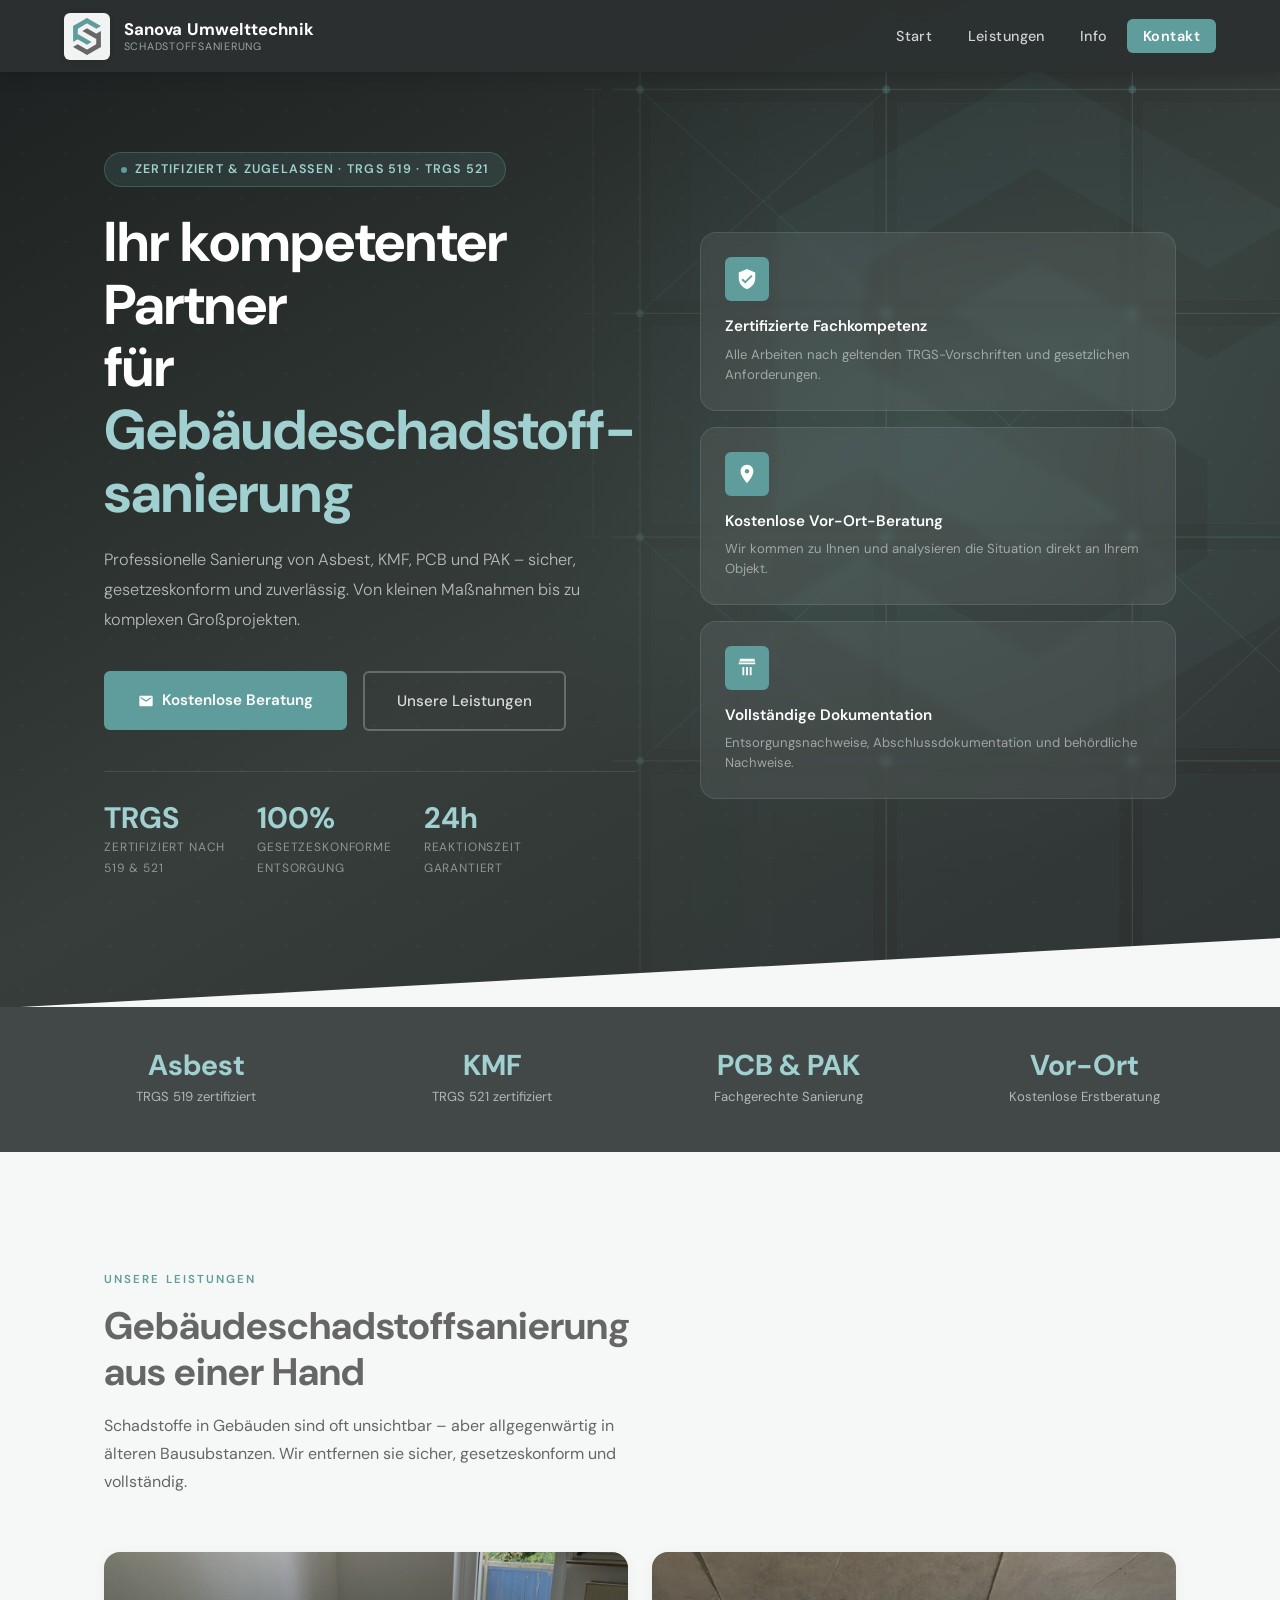
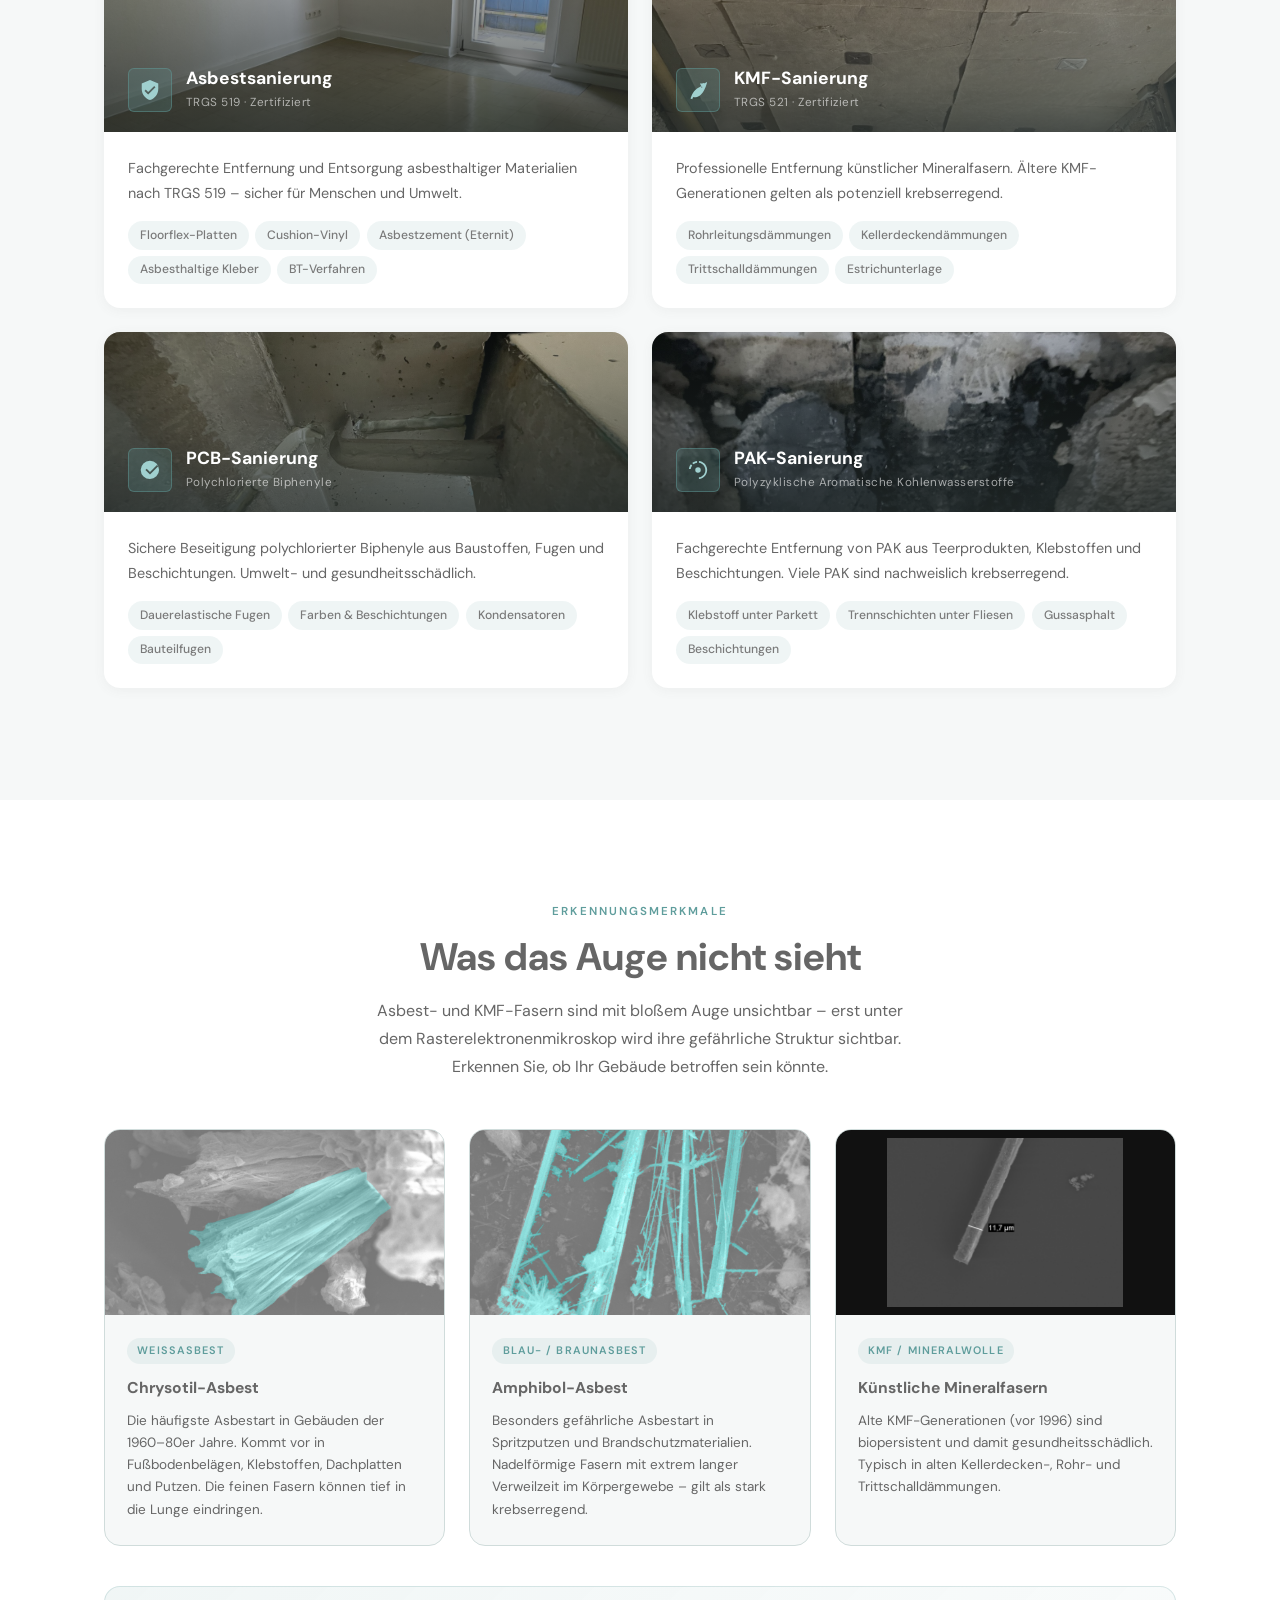
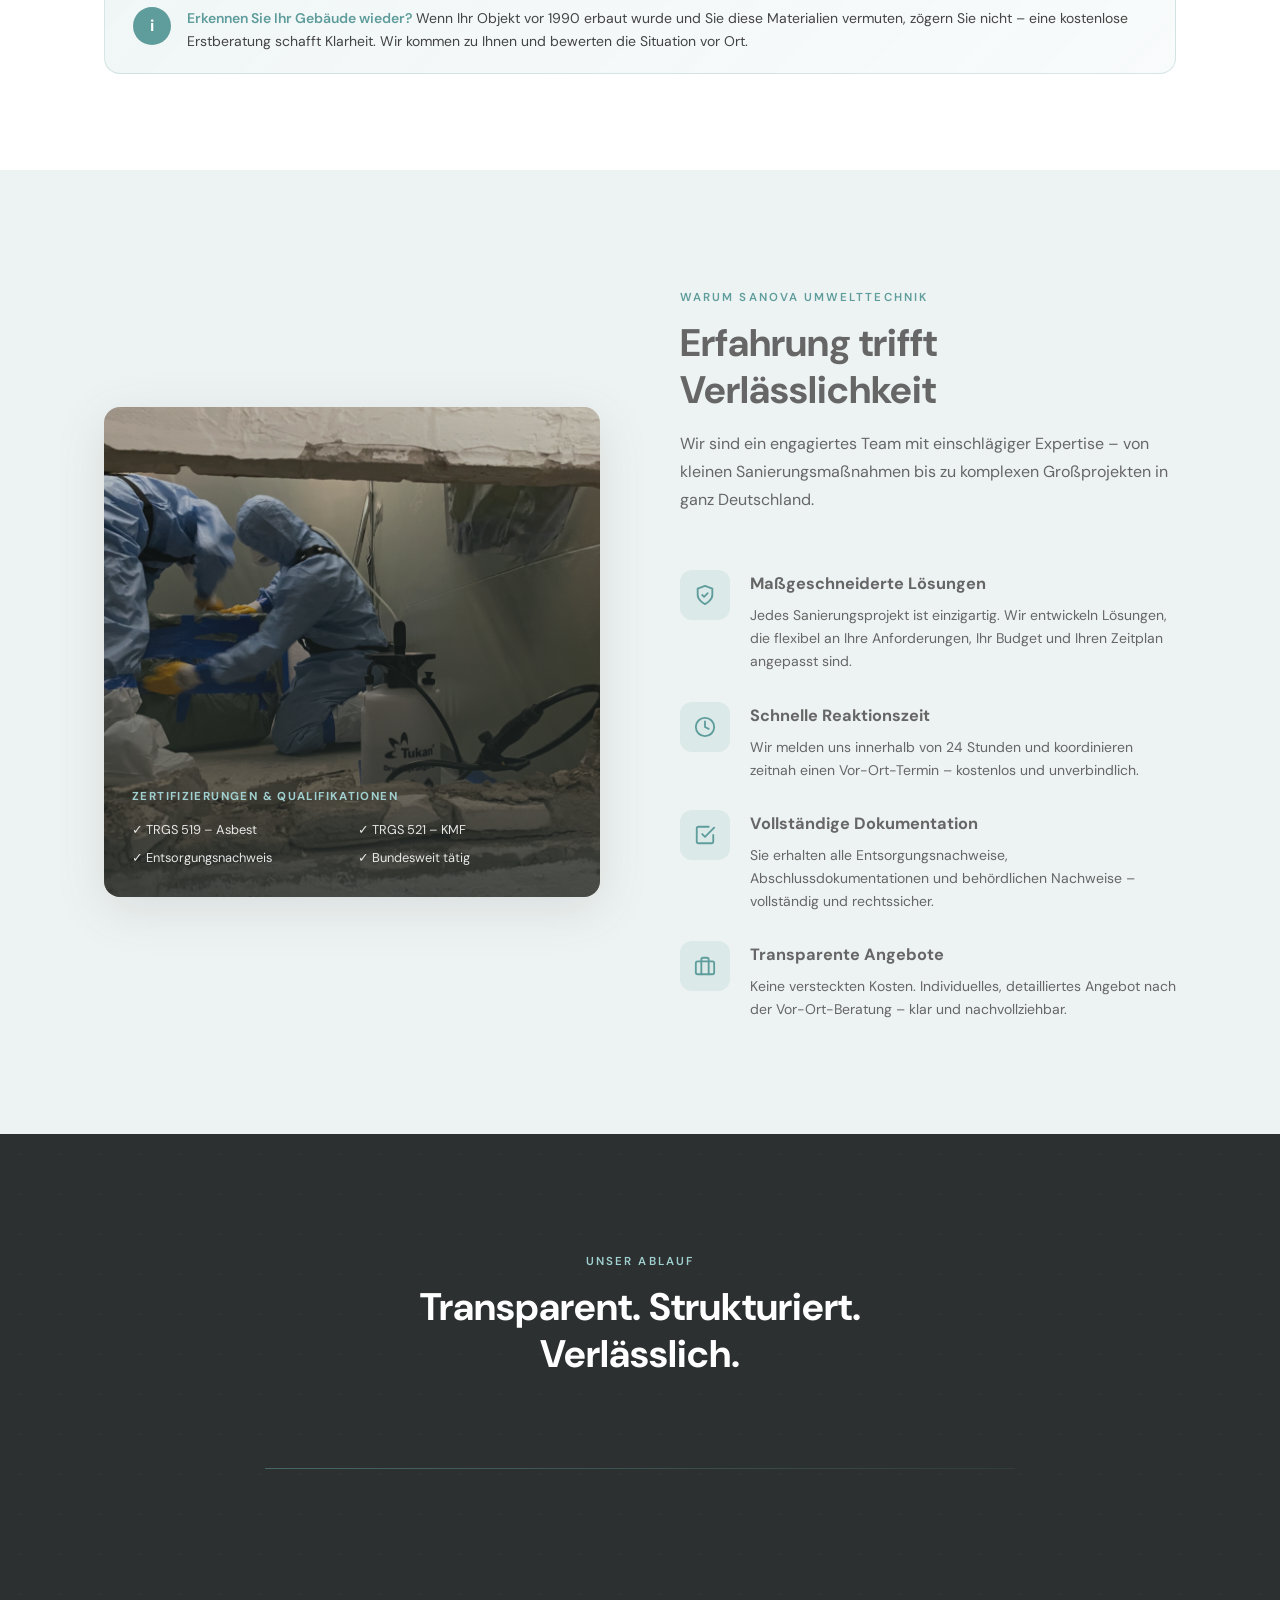
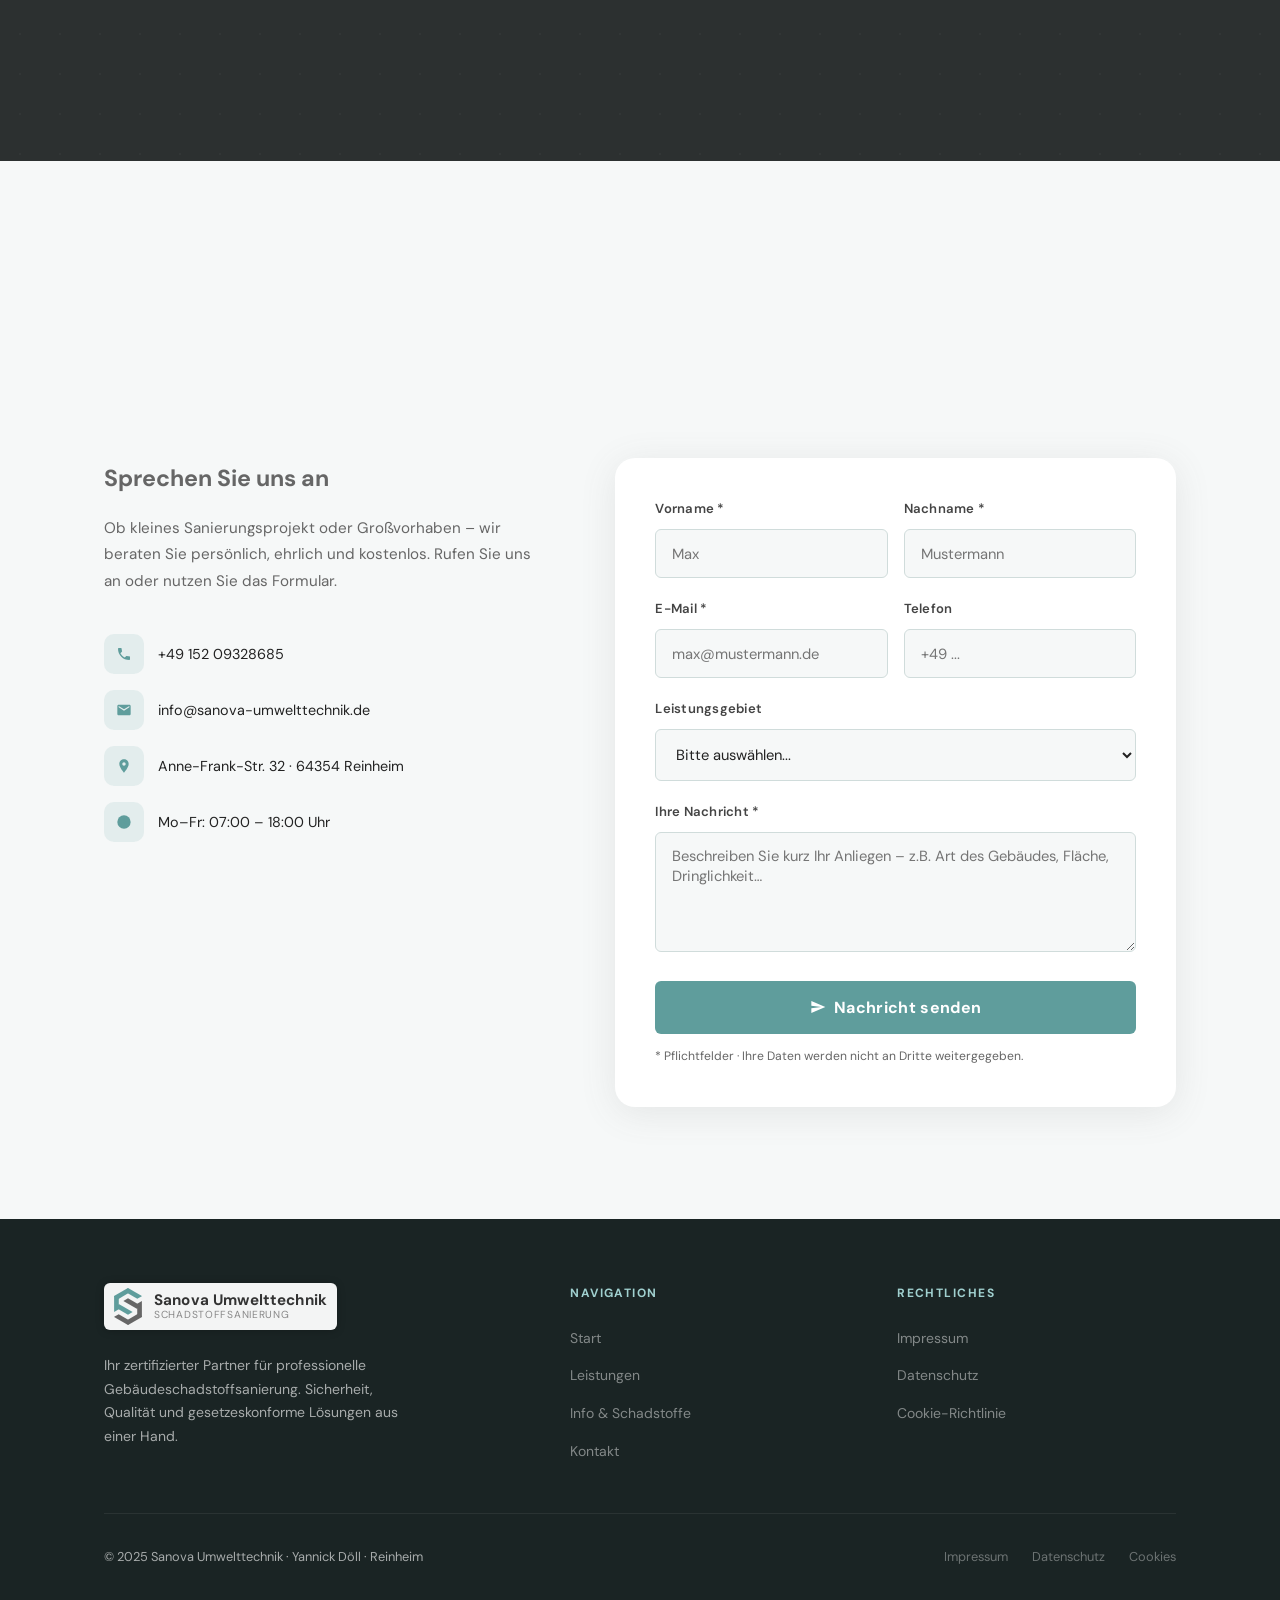
==== index.html @ 2e080aad "Add index.html (entry point) and CNAME for GitHub Pages Co-Authored-By: Claude Sonnet 4.6 <noreply@a" ====
<!DOCTYPE html>
<html lang="de">
<head>
<meta charset="UTF-8">
<meta name="viewport" content="width=device-width, initial-scale=1.0">
<title>Sanova Umwelttechnik – Schadstoffsanierung | Vorschau</title>
<link rel="preconnect" href="https://fonts.googleapis.com">
<link rel="preconnect" href="https://fonts.gstatic.com" crossorigin>
<link href="https://fonts.googleapis.com/css2?family=DM+Sans:opsz,wght@9..40,300;9..40,400;9..40,500;9..40,600;9..40,700;9..40,800&display=swap" rel="stylesheet">
<style>
:root {
  --g900: #1c2020;
  --g800: #2c3030;
  --g700: #424848;
  --g600: #666666;
  --g500: #7a7a7a;
  --teal: #5F9D9C;
  --teal-l: #79b7b6;
  --teal-xl: #a0d0cf;
  --teal-dim: rgba(95,157,156,0.13);
  --bg: #f6f8f8;
  --bg-alt: #edf3f2;
  --white: #ffffff;
  --border: #d0dcdb;
  --text: #222222;
  --tm: #444444;
  --tl: #666666;
  --shadow: 0 4px 24px rgba(102,102,102,.09);
  --shadow-lg: 0 12px 48px rgba(102,102,102,.15);
  --r: 6px;
  --rl: 16px;
  --tr: .3s cubic-bezier(.4,0,.2,1);
}
*{margin:0;padding:0;box-sizing:border-box}
html{scroll-behavior:smooth}
body{font-family:'Aptos','DM Sans',system-ui,sans-serif;color:var(--text);background:var(--bg);overflow-x:hidden;line-height:1.75;-webkit-font-smoothing:antialiased}

/* ── NAV ──────────────────────────────────────────────── */
nav{position:fixed;top:0;left:0;right:0;z-index:100;padding:0 4rem;height:72px;display:flex;align-items:center;justify-content:space-between;background:rgba(44,48,48,.96);backdrop-filter:blur(10px);box-shadow:0 2px 16px rgba(0,0,0,.18);transition:background var(--tr),box-shadow var(--tr)}
nav.sc{background:#fff;box-shadow:0 2px 30px rgba(0,0,0,.09)}
.lp-g{fill:#666666}
.lp-t{fill:#5F9D9C}
.n-logo-bg{background:rgba(255,255,255,.94);border-radius:6px;padding:5px 9px;display:flex;align-items:center;transition:background var(--tr),padding var(--tr),box-shadow var(--tr);box-shadow:0 1px 6px rgba(0,0,0,.12)}
nav.sc .n-logo-bg{background:transparent;padding:5px 0;box-shadow:none}
.n-logo{display:flex;align-items:center;gap:.85rem;text-decoration:none}
.n-logo-sym{display:block;flex-shrink:0}
.n-logo-name{display:flex;flex-direction:column;line-height:1.15}
.n-l1{font-size:1.05rem;font-weight:700;color:#fff;transition:color var(--tr);letter-spacing:.01em}
.n-l2{font-size:.67rem;font-weight:400;color:rgba(255,255,255,.55);letter-spacing:.07em;text-transform:uppercase;transition:color var(--tr)}
nav.sc .n-l1{color:#333}
nav.sc .n-l2{color:#888}
.nlinks{display:flex;align-items:center;gap:.2rem;list-style:none}
.nlinks a{padding:.5rem 1rem;color:rgba(255,255,255,.78);font-size:.9rem;font-weight:500;letter-spacing:.03em;border-radius:var(--r);transition:all var(--tr);text-decoration:none}
.nlinks a:hover{color:#fff;background:rgba(255,255,255,.1)}
nav.sc .nlinks a{color:var(--g500)}
nav.sc .nlinks a:hover{color:var(--g600);background:rgba(102,102,102,.07)}
.n-cta{background:var(--teal) !important;color:#fff !important;font-weight:600 !important}
.n-cta:hover{background:var(--teal-l) !important;transform:translateY(-1px)}
nav.sc .n-cta{background:var(--teal) !important;color:#fff !important}

/* ── HERO ─────────────────────────────────────────────── */
#hero{min-height:100vh;background:linear-gradient(150deg,#1c2020 0%,#363d3a 55%,#2c3030 100%);position:relative;display:flex;align-items:center;overflow:hidden;padding-top:72px}
#hero::before{content:'';position:absolute;inset:0;background-image:radial-gradient(rgba(255,255,255,.11) 1px,transparent 1px);background-size:44px 44px;pointer-events:none;opacity:.35}
.hbg-construct{position:absolute;inset:0;pointer-events:none;-webkit-mask-image:linear-gradient(to right,transparent 28%,rgba(0,0,0,.5) 46%,black 62%);mask-image:linear-gradient(to right,transparent 28%,rgba(0,0,0,.5) 46%,black 62%)}
.hbg-construct svg{position:absolute;inset:0;width:100%;height:100%}
#hero::after{content:'';position:absolute;bottom:-1px;left:0;right:0;height:70px;background:var(--bg);clip-path:polygon(0 100%,100% 0,100% 100%)}
.hglow{position:absolute;inset:0;pointer-events:none;background:radial-gradient(ellipse 50% 60% at 72% 45%,rgba(95,157,156,.11) 0%,transparent 70%)}
.hinner{position:relative;z-index:2;max-width:1200px;margin:0 auto;padding:5rem 4rem 8rem;display:grid;grid-template-columns:1fr 1fr;gap:4rem;align-items:center}
.hbadge{display:inline-flex;align-items:center;gap:.5rem;background:rgba(95,157,156,.15);border:1px solid rgba(95,157,156,.35);color:var(--teal-xl);padding:.35rem 1rem;border-radius:2rem;font-size:.78rem;font-weight:600;letter-spacing:.1em;text-transform:uppercase;margin-bottom:1.5rem}
.hbadge::before{content:'';width:6px;height:6px;border-radius:50%;background:var(--teal);flex-shrink:0}
h1.hh{font-size:clamp(2.2rem,4.5vw,3.5rem);font-weight:700;line-height:1.12;color:#fff;margin-bottom:1.25rem}
h1.hh em{font-style:normal;color:var(--teal-xl);display:block}
.hsub{color:rgba(255,255,255,.66);font-size:1.02rem;line-height:1.85;margin-bottom:2.25rem;max-width:500px;font-weight:300}
.hact{display:flex;gap:1rem;flex-wrap:wrap}
.btn-p{display:inline-flex;align-items:center;gap:.5rem;background:var(--teal);color:#fff;padding:.9rem 2rem;border-radius:var(--r);font-weight:600;font-size:.95rem;text-decoration:none;transition:all var(--tr);border:2px solid var(--teal)}
.btn-p:hover{background:var(--teal-l);border-color:var(--teal-l);transform:translateY(-2px);box-shadow:0 8px 25px rgba(95,157,156,.32)}
.btn-s{display:inline-flex;align-items:center;gap:.5rem;background:transparent;color:rgba(255,255,255,.82);padding:.9rem 2rem;border-radius:var(--r);font-weight:500;font-size:.95rem;text-decoration:none;border:2px solid rgba(255,255,255,.25);transition:all var(--tr)}
.btn-s:hover{border-color:rgba(255,255,255,.52);background:rgba(255,255,255,.06)}
.hstats{display:flex;gap:2rem;margin-top:2.5rem;padding-top:2rem;border-top:1px solid rgba(255,255,255,.1)}
.hsn{font-size:1.85rem;font-weight:700;color:var(--teal-xl);line-height:1}
.hsl{font-size:.75rem;color:rgba(255,255,255,.46);text-transform:uppercase;letter-spacing:.07em;margin-top:.25rem}
.hvisual{display:flex;flex-direction:column;gap:1rem}
.hcard{background:rgba(255,255,255,.065);border:1px solid rgba(255,255,255,.1);border-radius:var(--rl);padding:1.5rem;backdrop-filter:blur(4px);transition:transform var(--tr)}
.hcard:hover{transform:translateX(-4px)}
.hcard-ico{width:44px;height:44px;background:var(--teal);border-radius:var(--r);display:flex;align-items:center;justify-content:center;margin-bottom:.75rem}
.hcard-ico svg{width:22px;height:22px;fill:#fff}
.hcard h3{color:#fff;font-size:.95rem;font-weight:600;margin-bottom:.3rem}
.hcard p{color:rgba(255,255,255,.5);font-size:.82rem;line-height:1.55}

/* ── COMMON ───────────────────────────────────────────── */
.ctr{max-width:1200px;margin:0 auto;padding:0 4rem}
.sh{margin-bottom:3.5rem}
.stag{display:inline-block;font-size:.72rem;font-weight:600;letter-spacing:.18em;text-transform:uppercase;color:var(--teal);margin-bottom:.75rem}
.stitle{font-size:clamp(1.75rem,3vw,2.5rem);font-weight:700;line-height:1.22;color:var(--g600)}
.sdesc{margin-top:1rem;font-size:1rem;color:var(--tl);max-width:560px;line-height:1.75}

/* ── USP STRIP ────────────────────────────────────────── */
.usp-strip{background:var(--g700);padding:2.75rem 4rem}
.usp-grid{max-width:1200px;margin:0 auto;display:grid;grid-template-columns:repeat(4,1fr);gap:2rem}
.usp-item{text-align:center}
.usp-item strong{display:block;font-size:1.8rem;font-weight:700;color:var(--teal-xl);line-height:1}
.usp-item p{color:rgba(255,255,255,.6);font-size:.82rem;margin-top:.35rem}

/* ── SERVICES ─────────────────────────────────────────── */
#leistungen{padding:7rem 0;background:var(--bg)}
.sgrid{display:grid;grid-template-columns:repeat(2,1fr);gap:1.5rem}
.scard{background:#fff;border-radius:var(--rl);overflow:hidden;transition:all var(--tr);box-shadow:0 2px 12px rgba(102,102,102,.07)}
.scard:hover{box-shadow:var(--shadow-lg);transform:translateY(-5px)}
.scard-head{padding:0;position:relative;height:180px;overflow:hidden;display:flex;align-items:flex-end}
.scard-head-img{position:absolute;inset:0;width:100%;height:100%;object-fit:cover;object-position:center;transition:transform .5s ease}
.scard:hover .scard-head-img{transform:scale(1.04)}
.scard-head-overlay{position:absolute;inset:0;background:linear-gradient(to bottom,rgba(36,44,44,.25) 0%,rgba(36,44,44,.8) 100%)}
.scard-head-content{position:relative;z-index:1;padding:1.25rem 1.5rem;display:flex;align-items:center;gap:.875rem;width:100%}
.scard-ico{width:44px;height:44px;background:rgba(95,157,156,.22);border:1px solid rgba(95,157,156,.45);border-radius:var(--r);display:flex;align-items:center;justify-content:center;flex-shrink:0}
.scard-ico svg{width:22px;height:22px;fill:var(--teal-xl)}
.scard-head h3{font-size:1.1rem;color:#fff;font-weight:700;margin-bottom:.15rem;line-height:1.2}
.scard-norm{font-size:.73rem;color:rgba(255,255,255,.6);letter-spacing:.04em}
.scard-body{padding:1.5rem}
.scard-body p{color:var(--tl);font-size:.9rem;line-height:1.7;margin-bottom:1rem}
.tags{display:flex;flex-wrap:wrap;gap:.4rem}
.tag{background:rgba(95,157,156,.1);color:var(--g500);padding:.22rem .75rem;border-radius:2rem;font-size:.76rem;font-weight:500}

/* ── REM / ERKENNUNGSMERKMALE ─────────────────────────── */
#mikroskop{padding:6rem 0;background:#fff}
.remgrid{display:grid;grid-template-columns:repeat(3,1fr);gap:1.5rem;margin-top:0}
.remcard{background:var(--bg);border-radius:var(--rl);overflow:hidden;border:1px solid var(--border);transition:all var(--tr)}
.remcard:hover{transform:translateY(-4px);box-shadow:var(--shadow-lg);border-color:var(--teal)}
.remcard-img{width:100%;height:185px;object-fit:cover;object-position:center;display:block;background:#1a1a1a}
.remcard-body{padding:1.25rem 1.375rem 1.5rem}
.remtag{display:inline-block;font-size:.68rem;font-weight:600;letter-spacing:.1em;text-transform:uppercase;color:var(--teal);background:rgba(95,157,156,.1);padding:.22rem .65rem;border-radius:2rem;margin-bottom:.65rem}
.remcard-body h3{font-size:.98rem;font-weight:700;color:var(--g600);margin-bottom:.5rem}
.remcard-body p{font-size:.845rem;color:var(--tl);line-height:1.65}
.rem-note{margin-top:2.5rem;background:linear-gradient(135deg,rgba(95,157,156,.09),rgba(95,157,156,.04));border:1px solid rgba(95,157,156,.22);border-radius:var(--rl);padding:1.25rem 1.75rem;display:flex;align-items:flex-start;gap:1rem}
.rem-note-ico{width:38px;height:38px;min-width:38px;background:var(--teal);border-radius:50%;display:flex;align-items:center;justify-content:center;color:#fff;font-size:1rem;font-weight:700;flex-shrink:0}
.rem-note p{font-size:.875rem;color:var(--tm);line-height:1.65}
.rem-note strong{color:var(--teal);font-weight:600}

/* ── WHY US ───────────────────────────────────────────── */
#warum{padding:7rem 0;background:var(--bg-alt)}
.wgrid{display:grid;grid-template-columns:1fr 1fr;gap:5rem;align-items:center}
.team-wrap{position:relative;border-radius:var(--rl);overflow:hidden;box-shadow:var(--shadow-lg)}
.team-img{width:100%;height:490px;object-fit:cover;object-position:center 30%;display:block;transition:transform .5s ease}
.team-wrap:hover .team-img{transform:scale(1.04)}
.team-overlay{position:absolute;inset:0;background:linear-gradient(to bottom,rgba(36,44,44,.22) 0%,rgba(36,44,44,.78) 100%)}
.team-cert{position:absolute;bottom:0;left:0;right:0;padding:1.75rem;z-index:1}
.team-cert-title{font-size:.72rem;font-weight:700;letter-spacing:.12em;text-transform:uppercase;color:var(--teal-xl);margin-bottom:.75rem}
.team-cert-grid{display:grid;grid-template-columns:1fr 1fr;gap:.3rem .75rem}
.team-cert-grid span{color:rgba(255,255,255,.88);font-size:.8rem}
.why-items{display:flex;flex-direction:column;gap:1.75rem}
.why-item{display:flex;gap:1.25rem;align-items:flex-start}
.why-ico{width:50px;height:50px;min-width:50px;background:rgba(95,157,156,.12);border-radius:12px;display:flex;align-items:center;justify-content:center;color:var(--teal);transition:background var(--tr)}
.why-item:hover .why-ico{background:rgba(95,157,156,.2)}
.why-item h3{font-size:1.02rem;font-weight:700;color:var(--g600);margin-bottom:.35rem}
.why-item p{font-size:.875rem;color:var(--tl);line-height:1.65}

/* ── PROCESS ──────────────────────────────────────────── */
#ablauf{padding:7rem 0;background:var(--g800);position:relative;overflow:hidden}
#ablauf::before{content:'';position:absolute;inset:0;background-image:radial-gradient(rgba(255,255,255,.07) 1px,transparent 1px);background-size:40px 40px;opacity:.4;pointer-events:none}
#ablauf .stag{color:var(--teal-xl)}
#ablauf .stitle{color:#fff}
.psteps{display:grid;grid-template-columns:repeat(4,1fr);gap:2rem;position:relative;margin-top:4rem}
.psteps::before{content:'';position:absolute;top:27px;left:calc(12.5% + 27px);right:calc(12.5% + 27px);height:1px;background:linear-gradient(to right,rgba(95,157,156,.5),rgba(95,157,156,.1))}
.pstep{text-align:center}
.pnum{width:54px;height:54px;border-radius:50%;background:rgba(95,157,156,.14);border:1.5px solid rgba(95,157,156,.42);display:flex;align-items:center;justify-content:center;font-size:1.05rem;font-weight:700;color:var(--teal-xl);margin:0 auto 1.5rem}
.ptitle{font-size:1rem;font-weight:700;color:#fff;margin-bottom:.75rem}
.pdesc{font-size:.85rem;color:rgba(255,255,255,.5);line-height:1.65}

/* ── CONTACT ──────────────────────────────────────────── */
#kontakt{padding:7rem 0;background:var(--bg)}
.clayout{display:grid;grid-template-columns:1fr 1.3fr;gap:5rem;align-items:start}
.ci h3{font-size:1.45rem;font-weight:700;color:var(--g600);margin-bottom:1rem}
.ci p{font-size:.95rem;color:var(--tl);line-height:1.75;margin-bottom:2.5rem}
.cdetails{display:flex;flex-direction:column;gap:1rem}
.cdet{display:flex;align-items:center;gap:.875rem;font-size:.9rem;color:var(--text)}
.cdico{width:40px;height:40px;min-width:40px;background:rgba(95,157,156,.12);border-radius:10px;display:flex;align-items:center;justify-content:center;color:var(--teal)}
.cdet a{color:var(--text);text-decoration:none}
.cdet a:hover{color:var(--teal)}
.cform{background:#fff;border-radius:20px;padding:2.5rem;box-shadow:0 6px 36px rgba(102,102,102,.12)}
.frow{display:grid;grid-template-columns:1fr 1fr;gap:1rem}
.fg{margin-bottom:1.25rem}
.fg label{display:block;font-size:.82rem;font-weight:600;color:var(--tm);margin-bottom:.5rem;letter-spacing:.02em}
.fg input,.fg select,.fg textarea{width:100%;padding:.85rem 1rem;border:1.5px solid var(--border);border-radius:var(--r);font-family:'Aptos','DM Sans',system-ui,sans-serif;font-size:.92rem;color:var(--text);background:var(--bg);transition:all var(--tr);outline:none}
.fg input:focus,.fg select:focus,.fg textarea:focus{border-color:var(--teal);background:#fff;box-shadow:0 0 0 3px rgba(95,157,156,.12)}
.fg textarea{height:120px;resize:vertical}
.fsub{width:100%;padding:1rem;background:var(--teal);color:#fff;border:none;border-radius:var(--r);font-family:'Aptos','DM Sans',system-ui,sans-serif;font-size:1rem;font-weight:700;cursor:pointer;transition:all var(--tr);letter-spacing:.02em;display:flex;align-items:center;justify-content:center;gap:.5rem}
.fsub:hover{background:var(--teal-l);transform:translateY(-2px);box-shadow:0 8px 20px rgba(95,157,156,.28)}

/* ── FOOTER ───────────────────────────────────────────── */
footer{background:#1a2424;padding:4rem 0 2rem;color:rgba(255,255,255,.62)}
.ftop{display:grid;grid-template-columns:1.5fr 1fr 1fr;gap:3rem;padding-bottom:3rem;border-bottom:1px solid rgba(255,255,255,.07)}
.fbrand-logo{margin-bottom:1.25rem}
.fbrand p{font-size:.875rem;line-height:1.7;max-width:320px}
.fcol h4{font-size:.75rem;font-weight:700;color:var(--teal-xl);text-transform:uppercase;letter-spacing:.12em;margin-bottom:1.25rem}
.fcol ul{list-style:none;display:flex;flex-direction:column;gap:.6rem}
.fcol a{font-size:.875rem;color:rgba(255,255,255,.46);text-decoration:none;transition:color var(--tr)}
.fcol a:hover{color:var(--teal-xl)}
.fbot{padding-top:2rem;display:flex;justify-content:space-between;align-items:center;flex-wrap:wrap;gap:1rem}
.fbot p{font-size:.8rem}
.fbot-links{display:flex;gap:1.5rem}
.fbot-links a{font-size:.8rem;color:rgba(255,255,255,.36);text-decoration:none;transition:color var(--tr)}
.fbot-links a:hover{color:var(--teal-xl)}

/* ── REVEAL ───────────────────────────────────────────── */
.rv{opacity:0;transform:translateY(22px);transition:opacity .65s ease,transform .65s ease}
.rv.vis{opacity:1;transform:translateY(0)}
@keyframes fiu{from{opacity:0;transform:translateY(24px)}to{opacity:1;transform:translateY(0)}}
.fi1{animation:fiu .8s .05s ease both}
.fi2{animation:fiu .8s .18s ease both}
.fi3{animation:fiu .8s .3s ease both}
.fi4{animation:fiu .8s .42s ease both}

/* ── RESPONSIVE ───────────────────────────────────────── */
@media(max-width:900px){
  .hinner,.wgrid,.clayout{grid-template-columns:1fr}
  .hvisual{display:none}
  .sgrid,.psteps,.remgrid{grid-template-columns:1fr 1fr}
  .usp-grid{grid-template-columns:1fr 1fr}
  nav,.ctr,.usp-strip{padding-left:2rem;padding-right:2rem}
  .hbg-construct{-webkit-mask-image:linear-gradient(to right,transparent 0%,rgba(0,0,0,.3) 40%,black 70%);mask-image:linear-gradient(to right,transparent 0%,rgba(0,0,0,.3) 40%,black 70%)}
  .team-img{height:360px}
}
@media(max-width:600px){
  .sgrid,.psteps,.usp-grid,.frow,.ftop,.remgrid{grid-template-columns:1fr}
  .hbg-construct{display:none}
}
</style>
</head>
<body>

<!-- NAV -->
<nav id="nav">
  <a href="index.html" class="n-logo">
    <div class="n-logo-bg">
      <svg class="n-logo-sym" width="28" height="37" viewBox="0 0 622 823" xmlns="http://www.w3.org/2000/svg">
        <path class="lp-g" d="M620 288 620 644 516 644 516 347.939Z" fill-rule="evenodd"/>
        <path class="lp-g" d="M311.668 230.654 568.369 378.86 516.4 468.87 207.731 290.662Z" fill-rule="evenodd"/>
        <path class="lp-g" d="M570.025 552.78 621.994 642.79 312.577 821.43 260.609 731.42Z" fill-rule="evenodd"/>
        <path class="lp-g" d="M104.385 582.97 363.34 732.48 311.372 822.49 1.955 643.85 3.463 641.24Z" fill-rule="evenodd"/>
        <path class="lp-t" d="M2 535 2 179 106 179 106 475.06Z" fill-rule="evenodd"/>
        <path class="lp-t" d="M310.624 592.39 53.923 444.18 105.892 354.17 414.561 532.38Z" fill-rule="evenodd"/>
        <path class="lp-t" d="M52.267 270.263 0.299 180.251 309.715 1.609 361.684 91.621Z" fill-rule="evenodd"/>
        <path class="lp-t" d="M517.908 240.075 258.952 90.567 310.921 0.555 620.337 179.197 618.83 181.807Z" fill-rule="evenodd"/>
      </svg>
    </div>
    <div class="n-logo-name">
      <span class="n-l1">Sanova Umwelttechnik</span>
      <span class="n-l2">Schadstoffsanierung</span>
    </div>
  </a>
  <ul class="nlinks">
    <li><a href="index.html">Start</a></li>
    <li><a href="leistungen.html">Leistungen</a></li>
    <li><a href="info.html">Info</a></li>
    <li><a href="kontakt.html" class="n-cta">Kontakt</a></li>
  </ul>
</nav>

<!-- HERO -->
<section id="hero">
  <div class="hbg-construct" aria-hidden="true">
    <svg viewBox="0 0 1440 900" preserveAspectRatio="xMidYMid slice" xmlns="http://www.w3.org/2000/svg">
      <g stroke="rgba(160,208,207,.14)" fill="none" stroke-width="1.2">
        <line x1="720" y1="0" x2="720" y2="900"/>
        <line x1="940" y1="0" x2="940" y2="900"/>
        <line x1="1160" y1="0" x2="1160" y2="900"/>
        <line x1="1380" y1="0" x2="1380" y2="900"/>
      </g>
      <g stroke="rgba(160,208,207,.14)" fill="none" stroke-width="1.2">
        <line x1="695" y1="80"  x2="1440" y2="80"/>
        <line x1="695" y1="280" x2="1440" y2="280"/>
        <line x1="695" y1="480" x2="1440" y2="480"/>
        <line x1="695" y1="680" x2="1440" y2="680"/>
        <line x1="695" y1="880" x2="1440" y2="880"/>
      </g>
      <g fill="rgba(95,157,156,.038)" stroke="rgba(95,157,156,.09)" stroke-width="0.6">
        <rect x="730" y="92"  width="198" height="176" rx="1"/>
        <rect x="950" y="92"  width="198" height="176" rx="1"/>
        <rect x="1170" y="92" width="198" height="176" rx="1"/>
        <rect x="730" y="292"  width="198" height="176" rx="1"/>
        <rect x="950" y="292"  width="198" height="176" rx="1"/>
        <rect x="1170" y="292" width="198" height="176" rx="1"/>
        <rect x="730" y="492"  width="198" height="176" rx="1"/>
        <rect x="950" y="492"  width="198" height="176" rx="1"/>
        <rect x="1170" y="492" width="198" height="176" rx="1"/>
        <rect x="730" y="692"  width="198" height="176" rx="1"/>
        <rect x="950" y="692"  width="198" height="176" rx="1"/>
        <rect x="1170" y="692" width="198" height="176" rx="1"/>
      </g>
      <g stroke="rgba(95,157,156,.11)" fill="none" stroke-width="1.3">
        <line x1="720" y1="80"  x2="940" y2="280"/>
        <line x1="940" y1="80"  x2="720" y2="280"/>
        <line x1="940" y1="280" x2="1160" y2="480"/>
        <line x1="1160" y1="280" x2="940" y2="480"/>
        <line x1="1160" y1="480" x2="1380" y2="680"/>
        <line x1="1380" y1="480" x2="1160" y2="680"/>
        <line x1="720" y1="480" x2="940" y2="680"/>
        <line x1="940" y1="480" x2="720" y2="680"/>
      </g>
      <g fill="rgba(95,157,156,.28)">
        <circle cx="720"  cy="80"  r="3.5"/><circle cx="940"  cy="80"  r="3.5"/><circle cx="1160" cy="80"  r="3.5"/><circle cx="1380" cy="80"  r="3.5"/>
        <circle cx="720"  cy="280" r="3.5"/><circle cx="940"  cy="280" r="3.5"/><circle cx="1160" cy="280" r="3.5"/><circle cx="1380" cy="280" r="3.5"/>
        <circle cx="720"  cy="480" r="3.5"/><circle cx="940"  cy="480" r="3.5"/><circle cx="1160" cy="480" r="3.5"/><circle cx="1380" cy="480" r="3.5"/>
        <circle cx="720"  cy="680" r="3.5"/><circle cx="940"  cy="680" r="3.5"/><circle cx="1160" cy="680" r="3.5"/><circle cx="1380" cy="680" r="3.5"/>
      </g>
      <g stroke="rgba(95,157,156,.22)" fill="none" stroke-width="0.8">
        <line x1="678" y1="80"  x2="678" y2="280"/><line x1="670" y1="80"  x2="686" y2="80"/><line x1="670" y1="280" x2="686" y2="280"/>
        <line x1="678" y1="280" x2="678" y2="480"/><line x1="670" y1="480" x2="686" y2="480"/>
        <line x1="720"  y1="54" x2="940"  y2="54"/><line x1="720"  y1="46" x2="720"  y2="62"/><line x1="940"  y1="46" x2="940"  y2="62"/>
        <line x1="940"  y1="54" x2="1160" y2="54"/><line x1="1160" y1="46" x2="1160" y2="62"/>
        <line x1="1160" y1="54" x2="1380" y2="54"/><line x1="1380" y1="46" x2="1380" y2="62"/>
      </g>
      <g transform="translate(840,60) scale(0.75)" opacity="0.055" fill="#5F9D9C">
        <path d="M620 288 620 644 516 644 516 347.939Z" fill-rule="evenodd"/>
        <path d="M311.668 230.654 568.369 378.86 516.4 468.87 207.731 290.662Z" fill-rule="evenodd"/>
        <path d="M570.025 552.78 621.994 642.79 312.577 821.43 260.609 731.42Z" fill-rule="evenodd"/>
        <path d="M104.385 582.97 363.34 732.48 311.372 822.49 1.955 643.85 3.463 641.24Z" fill-rule="evenodd"/>
        <path d="M2 535 2 179 106 179 106 475.06Z" fill-rule="evenodd"/>
        <path d="M310.624 592.39 53.923 444.18 105.892 354.17 414.561 532.38Z" fill-rule="evenodd"/>
        <path d="M52.267 270.263 0.299 180.251 309.715 1.609 361.684 91.621Z" fill-rule="evenodd"/>
        <path d="M517.908 240.075 258.952 90.567 310.921 0.555 620.337 179.197 618.83 181.807Z" fill-rule="evenodd"/>
      </g>
    </svg>
  </div>
  <div class="hglow"></div>
  <div class="hinner">
    <div>
      <div class="hbadge fi1">Zertifiziert &amp; Zugelassen · TRGS 519 · TRGS 521</div>
      <h1 class="hh fi2">Ihr kompetenter Partner<br>für <em>Gebäudeschadstoff&shy;sanierung</em></h1>
      <p class="hsub fi3">Professionelle Sanierung von Asbest, KMF, PCB und PAK – sicher, gesetzeskonform und zuverlässig. Von kleinen Maßnahmen bis zu komplexen Großprojekten.</p>
      <div class="hact fi4">
        <a href="kontakt.html" class="btn-p">
          <svg width="16" height="16" viewBox="0 0 24 24" fill="currentColor"><path d="M20 4H4c-1.1 0-2 .9-2 2v12c0 1.1.9 2 2 2h16c1.1 0 2-.9 2-2V6c0-1.1-.9-2-2-2zm0 4l-8 5-8-5V6l8 5 8-5v2z"/></svg>
          Kostenlose Beratung
        </a>
        <a href="leistungen.html" class="btn-s">Unsere Leistungen</a>
      </div>
      <div class="hstats fi4">
        <div><div class="hsn">TRGS</div><div class="hsl">Zertifiziert nach<br>519 &amp; 521</div></div>
        <div><div class="hsn">100%</div><div class="hsl">Gesetzeskonforme<br>Entsorgung</div></div>
        <div><div class="hsn">24h</div><div class="hsl">Reaktionszeit<br>garantiert</div></div>
      </div>
    </div>
    <div class="hvisual fi3">
      <div class="hcard">
        <div class="hcard-ico"><svg viewBox="0 0 24 24"><path d="M12 1L3 5v6c0 5.55 3.84 10.74 9 12 5.16-1.26 9-6.45 9-12V5l-9-4zm-2 16l-4-4 1.41-1.41L10 14.17l6.59-6.59L18 9l-8 8z"/></svg></div>
        <h3>Zertifizierte Fachkompetenz</h3>
        <p>Alle Arbeiten nach geltenden TRGS-Vorschriften und gesetzlichen Anforderungen.</p>
      </div>
      <div class="hcard">
        <div class="hcard-ico"><svg viewBox="0 0 24 24"><path d="M12 2C8.13 2 5 5.13 5 9c0 5.25 7 13 7 13s7-7.75 7-13c0-3.87-3.13-7-7-7zm0 9.5c-1.38 0-2.5-1.12-2.5-2.5s1.12-2.5 2.5-2.5 2.5 1.12 2.5 2.5-1.12 2.5-2.5 2.5z"/></svg></div>
        <h3>Kostenlose Vor-Ort-Beratung</h3>
        <p>Wir kommen zu Ihnen und analysieren die Situation direkt an Ihrem Objekt.</p>
      </div>
      <div class="hcard">
        <div class="hcard-ico"><svg viewBox="0 0 24 24"><path d="M9 11H7v9h2v-9zm4 0h-2v9h2v-9zm4 0h-2v9h2v-9zm2.5-10.1L20 2H4l.5.9L3 5h18l-1.5-4.1zM21 6H3v2h18V6z"/></svg></div>
        <h3>Vollständige Dokumentation</h3>
        <p>Entsorgungsnachweise, Abschlussdokumentation und behördliche Nachweise.</p>
      </div>
    </div>
  </div>
</section>

<!-- USP STRIP -->
<div class="usp-strip">
  <div class="usp-grid">
    <div class="usp-item rv"><strong>Asbest</strong><p>TRGS 519 zertifiziert</p></div>
    <div class="usp-item rv"><strong>KMF</strong><p>TRGS 521 zertifiziert</p></div>
    <div class="usp-item rv"><strong>PCB &amp; PAK</strong><p>Fachgerechte Sanierung</p></div>
    <div class="usp-item rv"><strong>Vor-Ort</strong><p>Kostenlose Erstberatung</p></div>
  </div>
</div>

<!-- SERVICES -->
<section id="leistungen">
  <div class="ctr">
    <div class="sh rv">
      <div class="stag">Unsere Leistungen</div>
      <h2 class="stitle">Gebäudeschadstoffsanierung<br>aus einer Hand</h2>
      <p class="sdesc">Schadstoffe in Gebäuden sind oft unsichtbar – aber allgegenwärtig in älteren Bausubstanzen. Wir entfernen sie sicher, gesetzeskonform und vollständig.</p>
    </div>
    <div class="sgrid">

      <!-- Asbestsanierung -->
      <div class="scard rv">
        <div class="scard-head">
          <img class="scard-head-img" src="Bilder/Flex%201_edited.jpg" alt="Floorflex-Bodenbelag mit Asbest">
          <div class="scard-head-overlay"></div>
          <div class="scard-head-content">
            <div class="scard-ico"><svg viewBox="0 0 24 24"><path d="M12 1L3 5v6c0 5.55 3.84 10.74 9 12 5.16-1.26 9-6.45 9-12V5l-9-4zm-2 16l-4-4 1.41-1.41L10 14.17l6.59-6.59L18 9l-8 8z"/></svg></div>
            <div><h3>Asbestsanierung</h3><div class="scard-norm">TRGS 519 · Zertifiziert</div></div>
          </div>
        </div>
        <div class="scard-body">
          <p>Fachgerechte Entfernung und Entsorgung asbesthaltiger Materialien nach TRGS 519 – sicher für Menschen und Umwelt.</p>
          <div class="tags"><span class="tag">Floorflex-Platten</span><span class="tag">Cushion-Vinyl</span><span class="tag">Asbestzement (Eternit)</span><span class="tag">Asbesthaltige Kleber</span><span class="tag">BT-Verfahren</span></div>
        </div>
      </div>

      <!-- KMF-Sanierung -->
      <div class="scard rv">
        <div class="scard-head">
          <img class="scard-head-img" src="Bilder/IMG_3735.JPG" alt="KMF Deckendämmung in Gebäude" style="object-position:center 60%">
          <div class="scard-head-overlay"></div>
          <div class="scard-head-content">
            <div class="scard-ico"><svg viewBox="0 0 24 24"><path d="M17 8C8 10 5.9 16.17 3.82 21.34L5.71 22l1-2.3A4.49 4.49 0 0 0 8 20C19 20 22 3 22 3c-1 2-8 2-8 2l3 5-3-2z"/></svg></div>
            <div><h3>KMF-Sanierung</h3><div class="scard-norm">TRGS 521 · Zertifiziert</div></div>
          </div>
        </div>
        <div class="scard-body">
          <p>Professionelle Entfernung künstlicher Mineralfasern. Ältere KMF-Generationen gelten als potenziell krebserregend.</p>
          <div class="tags"><span class="tag">Rohrleitungsdämmungen</span><span class="tag">Kellerdeckendämmungen</span><span class="tag">Trittschalldämmungen</span><span class="tag">Estrichunterlage</span></div>
        </div>
      </div>

      <!-- PCB-Sanierung -->
      <div class="scard rv">
        <div class="scard-head">
          <img class="scard-head-img" src="Bilder/PCB%203.JPG" alt="PCB-haltige Baumaterialien" style="object-position:center 40%">
          <div class="scard-head-overlay"></div>
          <div class="scard-head-content">
            <div class="scard-ico"><svg viewBox="0 0 24 24"><path d="M19.07 4.93A10 10 0 1 0 4.93 19.07 10 10 0 0 0 19.07 4.93zM12 17l-5-5 1.41-1.41L12 14.17l7.59-7.59L21 8l-9 9z"/></svg></div>
            <div><h3>PCB-Sanierung</h3><div class="scard-norm">Polychlorierte Biphenyle</div></div>
          </div>
        </div>
        <div class="scard-body">
          <p>Sichere Beseitigung polychlorierter Biphenyle aus Baustoffen, Fugen und Beschichtungen. Umwelt- und gesundheitsschädlich.</p>
          <div class="tags"><span class="tag">Dauerelastische Fugen</span><span class="tag">Farben &amp; Beschichtungen</span><span class="tag">Kondensatoren</span><span class="tag">Bauteilfugen</span></div>
        </div>
      </div>

      <!-- PAK-Sanierung -->
      <div class="scard rv">
        <div class="scard-head">
          <img class="scard-head-img" src="Bilder/IMG_3706.JPG" alt="PAK-haltiges Bitumenmaterial hinter Wand">
          <div class="scard-head-overlay"></div>
          <div class="scard-head-content">
            <div class="scard-ico"><svg viewBox="0 0 24 24"><path d="M13 2.05V4.05C17.39 4.59 20.5 8.58 19.96 12.97C19.5 16.61 16.64 19.5 13 19.93V21.93C18.5 21.38 22.5 16.5 21.95 11C21.5 6.25 17.73 2.5 13 2.05M11 2.06C9.05 2.25 7.19 3 5.67 4.26L7.1 5.74C8.22 4.84 9.57 4.26 11 4.06V2.06M4.26 5.67C3 7.19 2.25 9.04 2.05 11H4.05C4.24 9.58 4.8 8.23 5.69 7.1L4.26 5.67M12 9A3 3 0 0 0 9 12A3 3 0 0 0 12 15A3 3 0 0 0 15 12A3 3 0 0 0 12 9Z"/></svg></div>
            <div><h3>PAK-Sanierung</h3><div class="scard-norm">Polyzyklische Aromatische Kohlenwasserstoffe</div></div>
          </div>
        </div>
        <div class="scard-body">
          <p>Fachgerechte Entfernung von PAK aus Teerprodukten, Klebstoffen und Beschichtungen. Viele PAK sind nachweislich krebserregend.</p>
          <div class="tags"><span class="tag">Klebstoff unter Parkett</span><span class="tag">Trennschichten unter Fliesen</span><span class="tag">Gussasphalt</span><span class="tag">Beschichtungen</span></div>
        </div>
      </div>

    </div>
  </div>
</section>

<!-- ERKENNUNGSMERKMALE / REM -->
<section id="mikroskop">
  <div class="ctr">
    <div class="sh rv" style="text-align:center;max-width:680px;margin:0 auto 3rem">
      <div class="stag">Erkennungsmerkmale</div>
      <h2 class="stitle">Was das Auge nicht sieht</h2>
      <p class="sdesc" style="margin:1rem auto 0">Asbest- und KMF-Fasern sind mit bloßem Auge unsichtbar – erst unter dem Rasterelektronenmikroskop wird ihre gefährliche Struktur sichtbar. Erkennen Sie, ob Ihr Gebäude betroffen sein könnte.</p>
    </div>
    <div class="remgrid">

      <div class="remcard rv">
        <img class="remcard-img" src="Bilder/REM/chrysotil-2_5f9d9c.png" alt="Chrysotil-Asbest unter dem Elektronenmikroskop">
        <div class="remcard-body">
          <span class="remtag">Weißasbest</span>
          <h3>Chrysotil-Asbest</h3>
          <p>Die häufigste Asbestart in Gebäuden der 1960–80er Jahre. Kommt vor in Fußbodenbelägen, Klebstoffen, Dachplatten und Putzen. Die feinen Fasern können tief in die Lunge eindringen.</p>
        </div>
      </div>

      <div class="remcard rv">
        <img class="remcard-img" src="Bilder/REM/amphibol-1_5f9d9c.png" alt="Amphibol-Asbest unter dem Elektronenmikroskop">
        <div class="remcard-body">
          <span class="remtag">Blau- / Braunasbest</span>
          <h3>Amphibol-Asbest</h3>
          <p>Besonders gefährliche Asbestart in Spritzputzen und Brandschutzmaterialien. Nadelförmige Fasern mit extrem langer Verweilzeit im Körpergewebe – gilt als stark krebserregend.</p>
        </div>
      </div>

      <div class="remcard rv">
        <img class="remcard-img" src="Bilder/KMF-2.png" alt="Künstliche Mineralfaser (KMF) unter dem Elektronenmikroskop" style="object-fit:contain;background:#111;padding:.5rem">
        <div class="remcard-body">
          <span class="remtag">KMF / Mineralwolle</span>
          <h3>Künstliche Mineralfasern</h3>
          <p>Alte KMF-Generationen (vor 1996) sind biopersistent und damit gesundheitsschädlich. Typisch in alten Kellerdecken-, Rohr- und Trittschalldämmungen.</p>
        </div>
      </div>

    </div>
    <div class="rem-note rv">
      <div class="rem-note-ico">i</div>
      <p><strong>Erkennen Sie Ihr Gebäude wieder?</strong> Wenn Ihr Objekt vor 1990 erbaut wurde und Sie diese Materialien vermuten, zögern Sie nicht – eine kostenlose Erstberatung schafft Klarheit. Wir kommen zu Ihnen und bewerten die Situation vor Ort.</p>
    </div>
  </div>
</section>

<!-- WHY US -->
<section id="warum">
  <div class="ctr">
    <div class="wgrid">

      <!-- Worker photo with cert overlay -->
      <div class="team-wrap rv">
        <img class="team-img" src="Bilder/IMG_4322_edited.png" alt="Sanova Umwelttechnik Team bei der Schadstoffsanierung">
        <div class="team-overlay"></div>
        <div class="team-cert">
          <div class="team-cert-title">Zertifizierungen &amp; Qualifikationen</div>
          <div class="team-cert-grid">
            <span>✓ TRGS 519 – Asbest</span>
            <span>✓ TRGS 521 – KMF</span>
            <span>✓ Entsorgungsnachweis</span>
            <span>✓ Bundesweit tätig</span>
          </div>
        </div>
      </div>

      <!-- Why items -->
      <div>
        <div class="sh rv">
          <div class="stag">Warum Sanova Umwelttechnik</div>
          <h2 class="stitle">Erfahrung trifft Verlässlichkeit</h2>
          <p class="sdesc">Wir sind ein engagiertes Team mit einschlägiger Expertise – von kleinen Sanierungsmaßnahmen bis zu komplexen Großprojekten in ganz Deutschland.</p>
        </div>
        <div class="why-items">
          <div class="why-item rv">
            <div class="why-ico"><svg width="22" height="22" viewBox="0 0 24 24" fill="none" stroke="currentColor" stroke-width="2" stroke-linecap="round" stroke-linejoin="round"><path d="M12 22s8-4 8-10V5l-8-3-8 3v7c0 6 8 10 8 10z"/><polyline points="9 12 11 14 15 10"/></svg></div>
            <div><h3>Maßgeschneiderte Lösungen</h3><p>Jedes Sanierungsprojekt ist einzigartig. Wir entwickeln Lösungen, die flexibel an Ihre Anforderungen, Ihr Budget und Ihren Zeitplan angepasst sind.</p></div>
          </div>
          <div class="why-item rv">
            <div class="why-ico"><svg width="22" height="22" viewBox="0 0 24 24" fill="none" stroke="currentColor" stroke-width="2" stroke-linecap="round" stroke-linejoin="round"><circle cx="12" cy="12" r="10"/><polyline points="12 6 12 12 16 14"/></svg></div>
            <div><h3>Schnelle Reaktionszeit</h3><p>Wir melden uns innerhalb von 24 Stunden und koordinieren zeitnah einen Vor-Ort-Termin – kostenlos und unverbindlich.</p></div>
          </div>
          <div class="why-item rv">
            <div class="why-ico"><svg width="22" height="22" viewBox="0 0 24 24" fill="none" stroke="currentColor" stroke-width="2" stroke-linecap="round" stroke-linejoin="round"><path d="M9 11l3 3L22 4"/><path d="M21 12v7a2 2 0 0 1-2 2H5a2 2 0 0 1-2-2V5a2 2 0 0 1 2-2h11"/></svg></div>
            <div><h3>Vollständige Dokumentation</h3><p>Sie erhalten alle Entsorgungsnachweise, Abschlussdokumentationen und behördlichen Nachweise – vollständig und rechtssicher.</p></div>
          </div>
          <div class="why-item rv">
            <div class="why-ico"><svg width="22" height="22" viewBox="0 0 24 24" fill="none" stroke="currentColor" stroke-width="2" stroke-linecap="round" stroke-linejoin="round"><rect x="2" y="7" width="20" height="14" rx="2"/><path d="M16 21V5a2 2 0 0 0-2-2h-4a2 2 0 0 0-2 2v16"/></svg></div>
            <div><h3>Transparente Angebote</h3><p>Keine versteckten Kosten. Individuelles, detailliertes Angebot nach der Vor-Ort-Beratung – klar und nachvollziehbar.</p></div>
          </div>
        </div>
      </div>

    </div>
  </div>
</section>

<!-- PROCESS -->
<section id="ablauf">
  <div class="ctr" style="position:relative;z-index:2">
    <div class="sh rv" style="text-align:center;max-width:600px;margin:0 auto 0">
      <div class="stag">Unser Ablauf</div>
      <h2 class="stitle">Transparent. Strukturiert. Verlässlich.</h2>
    </div>
    <div class="psteps">
      <div class="pstep rv"><div class="pnum">01</div><div class="ptitle">Kostenlose Vor-Ort-Beratung</div><p class="pdesc">Wir kommen zu Ihnen und analysieren die Situation direkt am Objekt – kostenlos und unverbindlich.</p></div>
      <div class="pstep rv"><div class="pnum">02</div><div class="ptitle">Individuelles Angebot</div><p class="pdesc">Detailliertes, transparentes Angebot nach der Bestandsaufnahme. Keine versteckten Kosten.</p></div>
      <div class="pstep rv"><div class="pnum">03</div><div class="ptitle">Fachgerechte Sanierung</div><p class="pdesc">Zertifiziertes Personal führt die Maßnahmen sicher durch – unter Einhaltung aller TRGS-Richtlinien.</p></div>
      <div class="pstep rv"><div class="pnum">04</div><div class="ptitle">Dokumentation &amp; Nachweis</div><p class="pdesc">Entsorgungsnachweise, Abschlussdokumentation und alle behördlichen Nachweise – vollständig.</p></div>
    </div>
  </div>
</section>

<!-- CONTACT -->
<section id="kontakt">
  <div class="ctr">
    <div class="sh rv" style="text-align:center;max-width:600px;margin:0 auto 3.5rem">
      <div class="stag">Jetzt anfragen</div>
      <h2 class="stitle">Kostenlose Beratung anfordern</h2>
      <p class="sdesc" style="margin:1rem auto 0">Wir melden uns innerhalb von 24 Stunden – unverbindlich und kostenlos.</p>
    </div>
    <div class="clayout">
      <div class="ci rv">
        <h3>Sprechen Sie uns an</h3>
        <p>Ob kleines Sanierungsprojekt oder Großvorhaben – wir beraten Sie persönlich, ehrlich und kostenlos. Rufen Sie uns an oder nutzen Sie das Formular.</p>
        <div class="cdetails">
          <div class="cdet">
            <div class="cdico"><svg width="16" height="16" viewBox="0 0 24 24" fill="currentColor"><path d="M6.62 10.79c1.44 2.83 3.76 5.14 6.59 6.59l2.2-2.2c.27-.27.67-.36 1.02-.24 1.12.37 2.33.57 3.57.57.55 0 1 .45 1 1V20c0 .55-.45 1-1 1-9.39 0-17-7.61-17-17 0-.55.45-1 1-1h3.5c.55 0 1 .45 1 1 0 1.25.2 2.45.57 3.57.11.35.03.74-.25 1.02l-2.2 2.2z"/></svg></div>
            <a href="tel:+4915209328685">+49 152 09328685</a>
          </div>
          <div class="cdet">
            <div class="cdico"><svg width="16" height="16" viewBox="0 0 24 24" fill="currentColor"><path d="M20 4H4c-1.1 0-2 .9-2 2v12c0 1.1.9 2 2 2h16c1.1 0 2-.9 2-2V6c0-1.1-.9-2-2-2zm0 4l-8 5-8-5V6l8 5 8-5v2z"/></svg></div>
            <a href="mailto:info@sanova-umwelttechnik.de">info@sanova-umwelttechnik.de</a>
          </div>
          <div class="cdet">
            <div class="cdico"><svg width="16" height="16" viewBox="0 0 24 24" fill="currentColor"><path d="M12 2C8.13 2 5 5.13 5 9c0 5.25 7 13 7 13s7-7.75 7-13c0-3.87-3.13-7-7-7zm0 9.5c-1.38 0-2.5-1.12-2.5-2.5s1.12-2.5 2.5-2.5 2.5 1.12 2.5 2.5-1.12 2.5-2.5 2.5z"/></svg></div>
            <span>Anne-Frank-Str. 32 · 64354 Reinheim</span>
          </div>
          <div class="cdet">
            <div class="cdico"><svg width="16" height="16" viewBox="0 0 24 24" fill="currentColor"><circle cx="12" cy="12" r="10"/><polyline points="12 6 12 12 16 14" fill="none" stroke="currentColor" stroke-width="2"/></svg></div>
            <span>Mo–Fr: 07:00 – 18:00 Uhr</span>
          </div>
        </div>
      </div>
      <div class="cform rv">
        <form action="https://formspree.io/f/xredarey" method="POST" novalidate>
          <div class="frow">
            <div class="fg"><label>Vorname *</label><input type="text" name="vorname" required placeholder="Max"></div>
            <div class="fg"><label>Nachname *</label><input type="text" name="nachname" required placeholder="Mustermann"></div>
          </div>
          <div class="frow">
            <div class="fg"><label>E-Mail *</label><input type="email" name="email" required placeholder="max@mustermann.de"></div>
            <div class="fg"><label>Telefon</label><input type="tel" name="telefon" placeholder="+49 ..."></div>
          </div>
          <div class="fg"><label>Leistungsgebiet</label>
            <select name="leistung">
              <option value="">Bitte auswählen...</option>
              <option>Asbestsanierung</option><option>KMF-Sanierung</option><option>PCB-Sanierung</option>
              <option>PAK-Sanierung</option><option>Mehrere Schadstoffe</option><option>Unbekannt / Beratung gewünscht</option>
            </select>
          </div>
          <div class="fg"><label>Ihre Nachricht *</label><textarea name="nachricht" required placeholder="Beschreiben Sie kurz Ihr Anliegen – z.B. Art des Gebäudes, Fläche, Dringlichkeit…"></textarea></div>
          <button class="fsub" type="submit">
            <svg width="16" height="16" viewBox="0 0 24 24" fill="currentColor"><path d="M2.01 21L23 12 2.01 3 2 10l15 2-15 2z"/></svg>
            Nachricht senden
          </button>
          <p style="font-size:.76rem;color:var(--tl);margin-top:.75rem">* Pflichtfelder · Ihre Daten werden nicht an Dritte weitergegeben.</p>
        </form>
      </div>
    </div>
  </div>
</section>

<!-- FOOTER -->
<footer>
  <div class="ctr">
    <div class="ftop">
      <div class="fbrand">
        <div class="fbrand-logo">
          <div style="background:rgba(255,255,255,.95);border-radius:6px;padding:5px 10px;display:inline-flex;align-items:center;gap:.75rem;box-shadow:0 1px 8px rgba(0,0,0,.22)">
            <svg width="28" height="37" viewBox="0 0 622 823" xmlns="http://www.w3.org/2000/svg">
              <path d="M620 288 620 644 516 644 516 347.939Z" fill="#666666" fill-rule="evenodd"/>
              <path d="M311.668 230.654 568.369 378.86 516.4 468.87 207.731 290.662Z" fill="#666666" fill-rule="evenodd"/>
              <path d="M570.025 552.78 621.994 642.79 312.577 821.43 260.609 731.42Z" fill="#666666" fill-rule="evenodd"/>
              <path d="M104.385 582.97 363.34 732.48 311.372 822.49 1.955 643.85 3.463 641.24Z" fill="#666666" fill-rule="evenodd"/>
              <path d="M2 535 2 179 106 179 106 475.06Z" fill="#5F9D9C" fill-rule="evenodd"/>
              <path d="M310.624 592.39 53.923 444.18 105.892 354.17 414.561 532.38Z" fill="#5F9D9C" fill-rule="evenodd"/>
              <path d="M52.267 270.263 0.299 180.251 309.715 1.609 361.684 91.621Z" fill="#5F9D9C" fill-rule="evenodd"/>
              <path d="M517.908 240.075 258.952 90.567 310.921 0.555 620.337 179.197 618.83 181.807Z" fill="#5F9D9C" fill-rule="evenodd"/>
            </svg>
            <div style="display:flex;flex-direction:column;line-height:1.15">
              <span style="font-size:.95rem;font-weight:700;color:#333;letter-spacing:.01em">Sanova Umwelttechnik</span>
              <span style="font-size:.64rem;color:#888;text-transform:uppercase;letter-spacing:.07em">Schadstoffsanierung</span>
            </div>
          </div>
        </div>
        <p>Ihr zertifizierter Partner für professionelle Gebäudeschadstoffsanierung. Sicherheit, Qualität und gesetzeskonforme Lösungen aus einer Hand.</p>
      </div>
      <div class="fcol"><h4>Navigation</h4><ul><li><a href="index.html">Start</a></li><li><a href="leistungen.html">Leistungen</a></li><li><a href="info.html">Info &amp; Schadstoffe</a></li><li><a href="kontakt.html">Kontakt</a></li></ul></div>
      <div class="fcol"><h4>Rechtliches</h4><ul><li><a href="impressum.html">Impressum</a></li><li><a href="datenschutz.html">Datenschutz</a></li><li><a href="cookies.html">Cookie-Richtlinie</a></li></ul></div>
    </div>
    <div class="fbot">
      <p>© 2025 Sanova Umwelttechnik · Yannick Döll · Reinheim</p>
      <div class="fbot-links"><a href="impressum.html">Impressum</a><a href="datenschutz.html">Datenschutz</a><a href="cookies.html">Cookies</a></div>
    </div>
  </div>
</footer>

<script>
const nav = document.getElementById('nav');
window.addEventListener('scroll', () => nav.classList.toggle('sc', window.scrollY > 60));

const obs = new IntersectionObserver(entries => {
  entries.forEach(e => {
    if (e.isIntersecting) {
      const sibs = [...e.target.parentElement.querySelectorAll('.rv:not(.vis)')];
      const i = sibs.indexOf(e.target);
      setTimeout(() => e.target.classList.add('vis'), i * 80);
      obs.unobserve(e.target);
    }
  });
}, { threshold: 0.1 });
document.querySelectorAll('.rv').forEach(el => obs.observe(el));
</script>
</body>
</html>
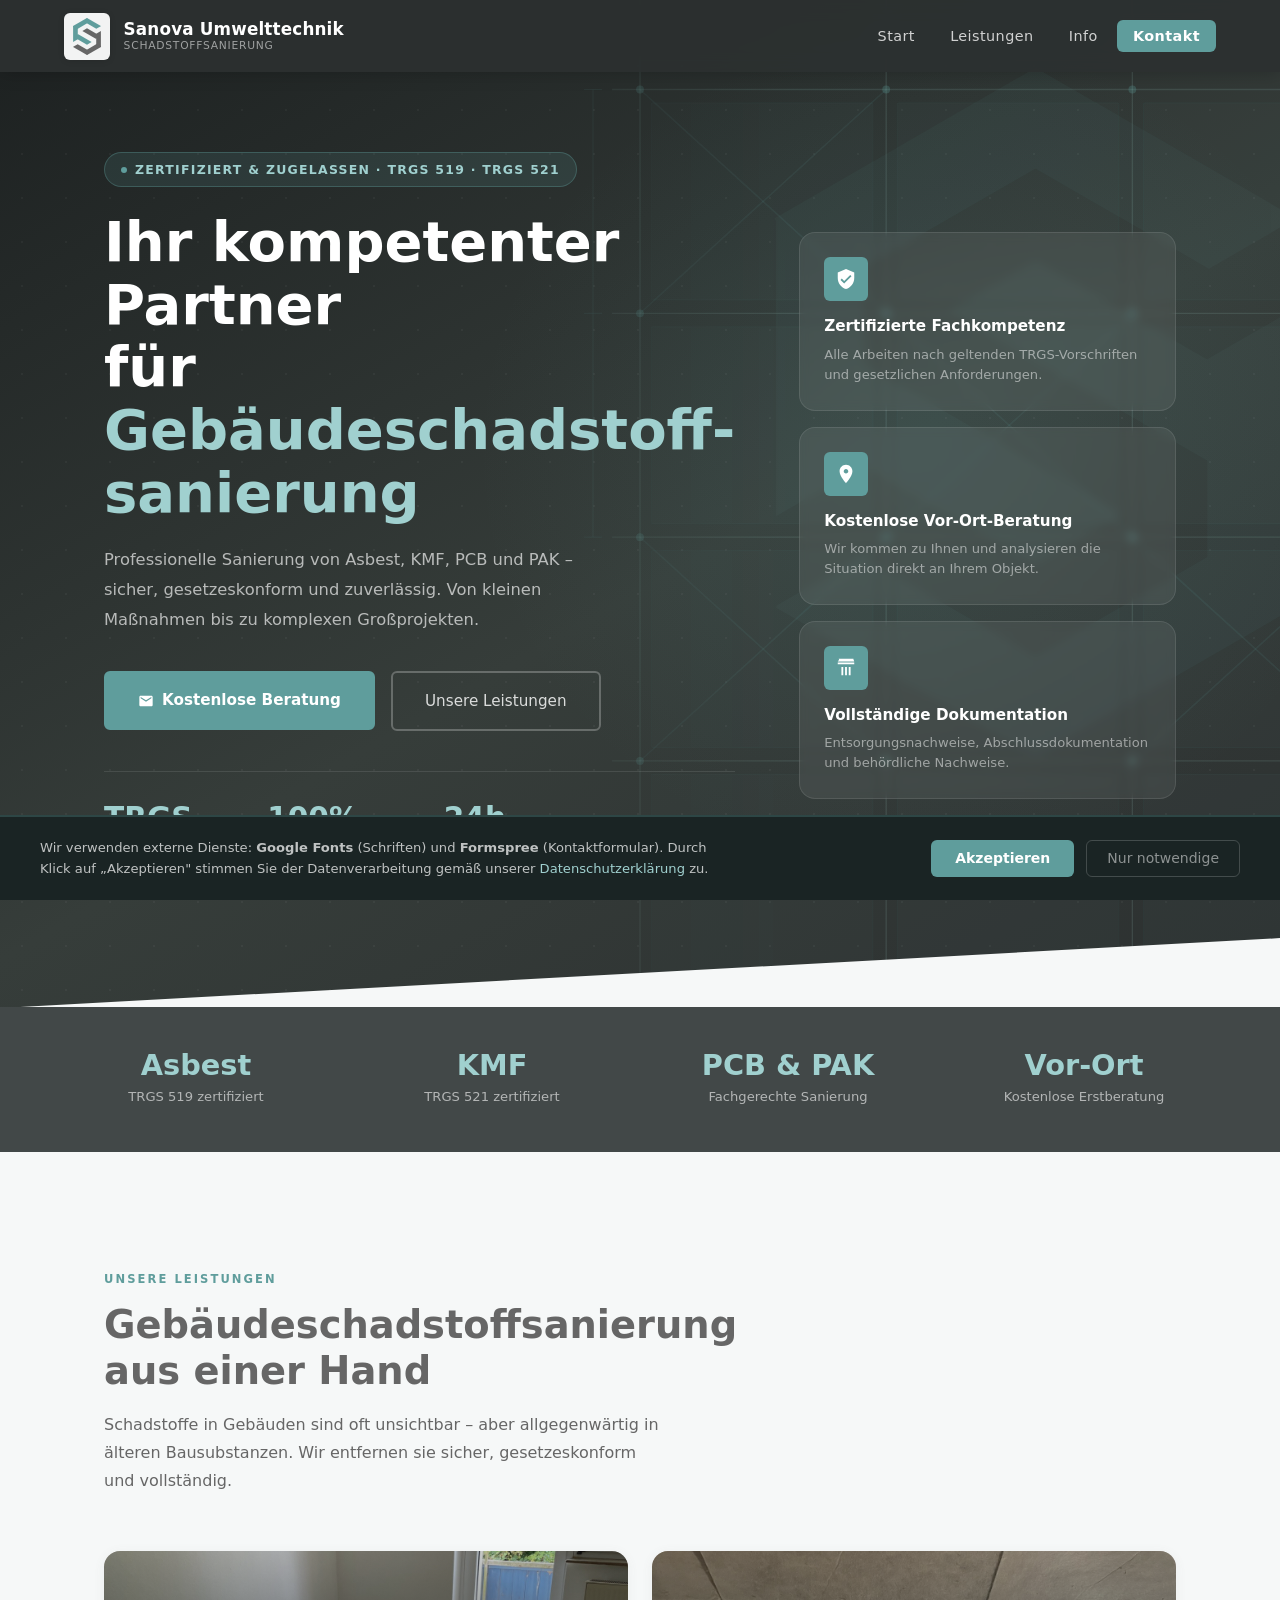
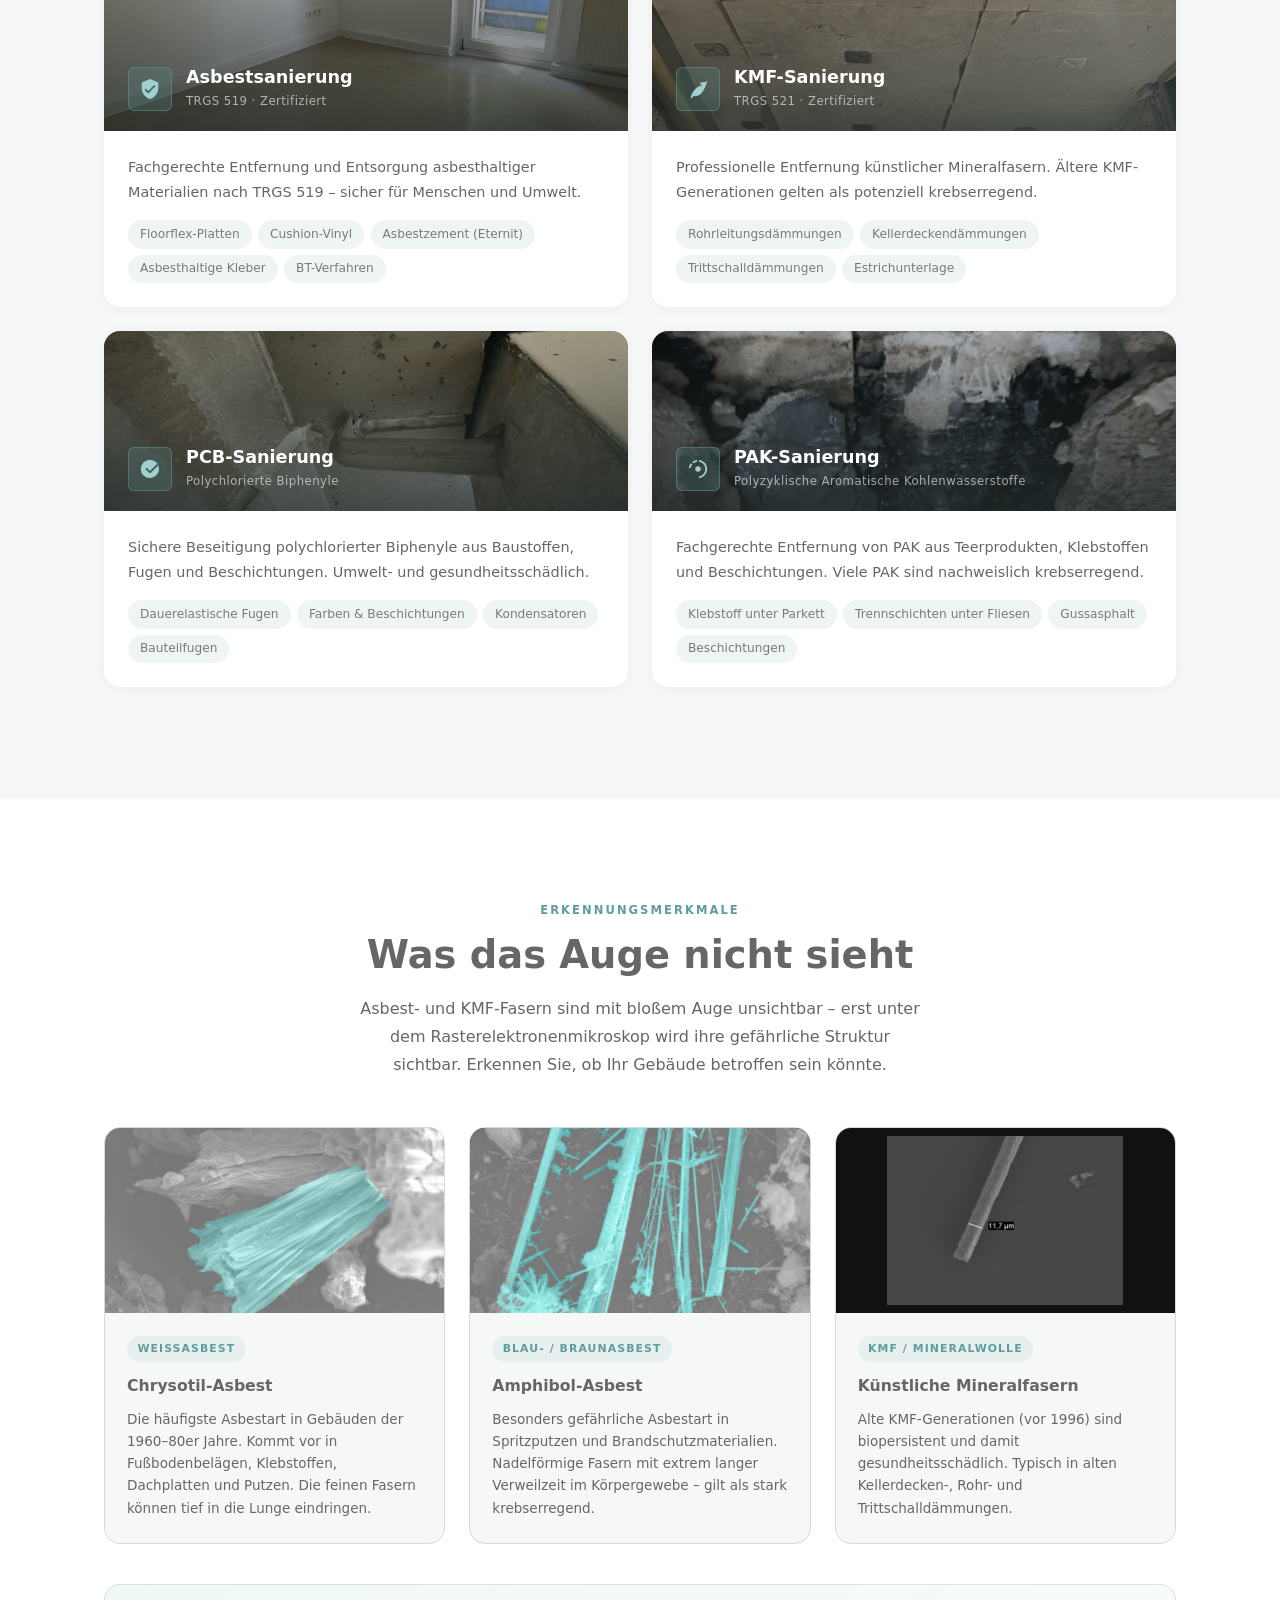
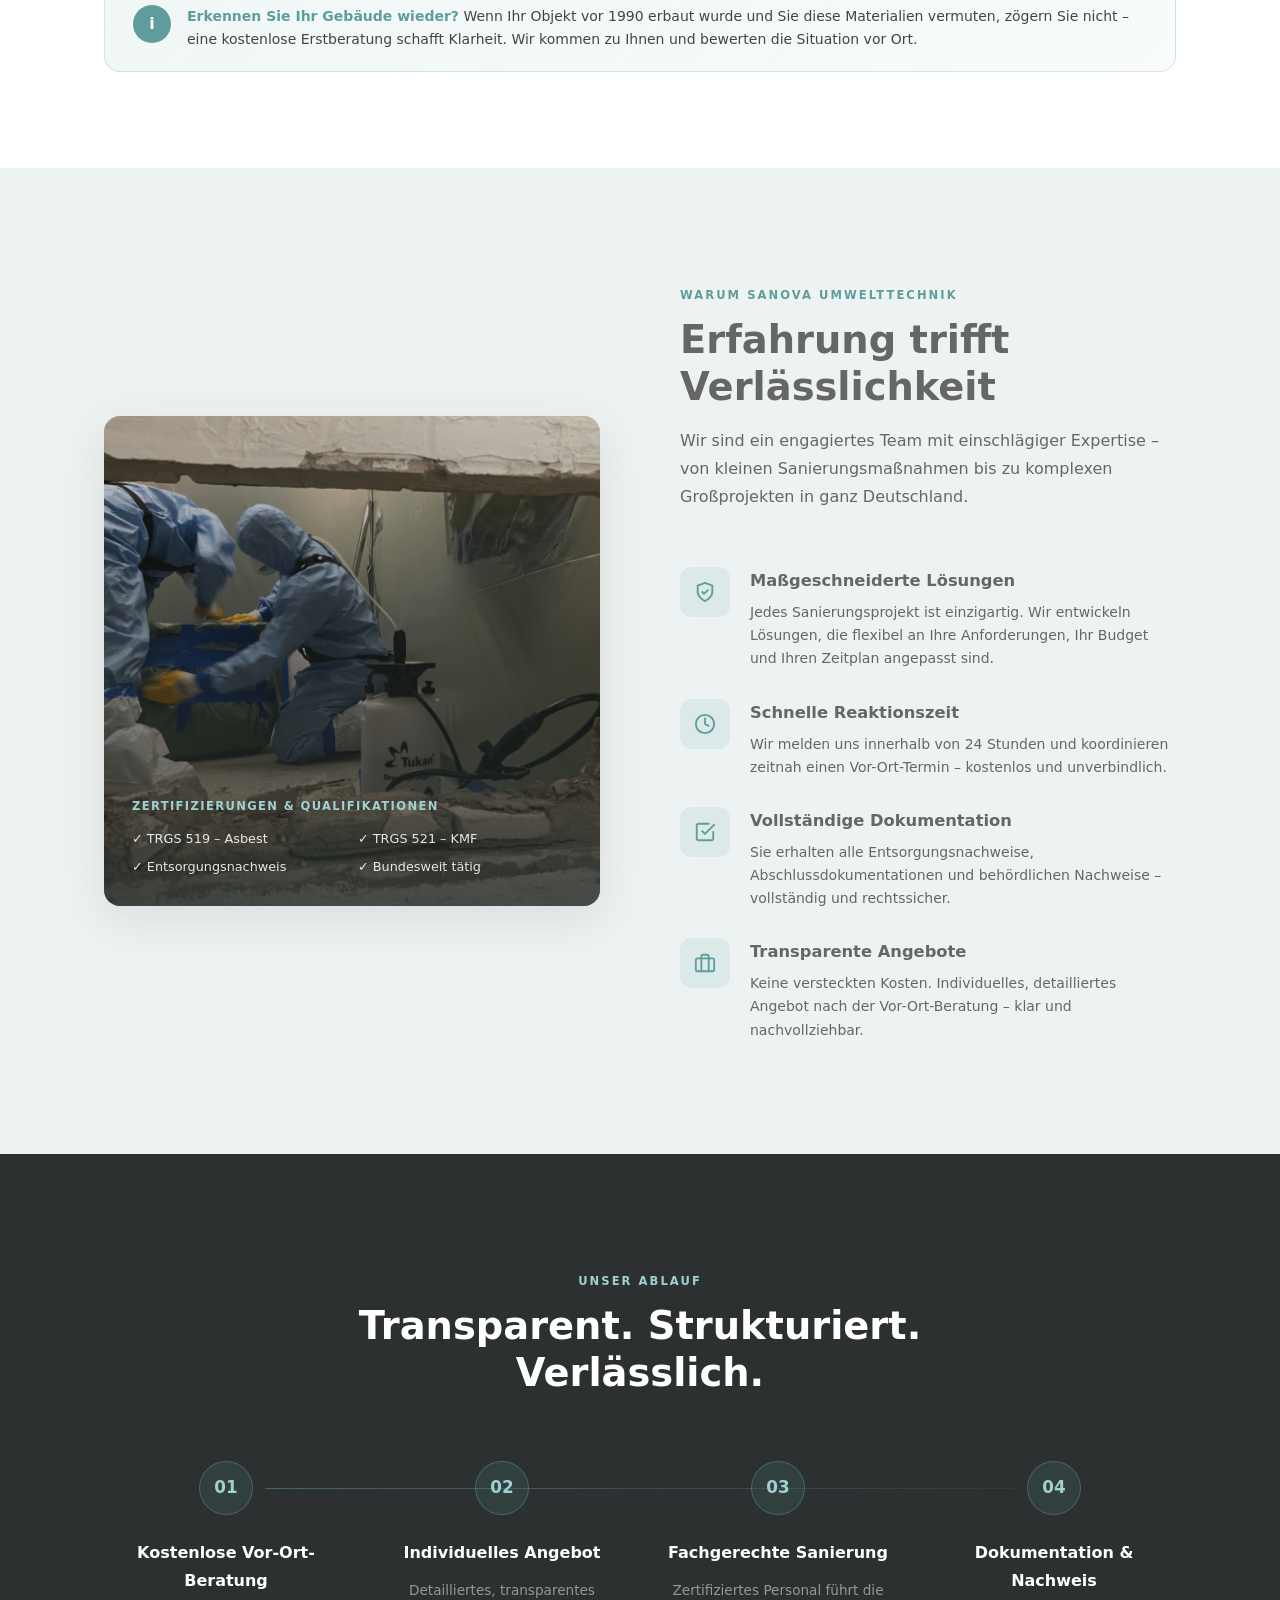
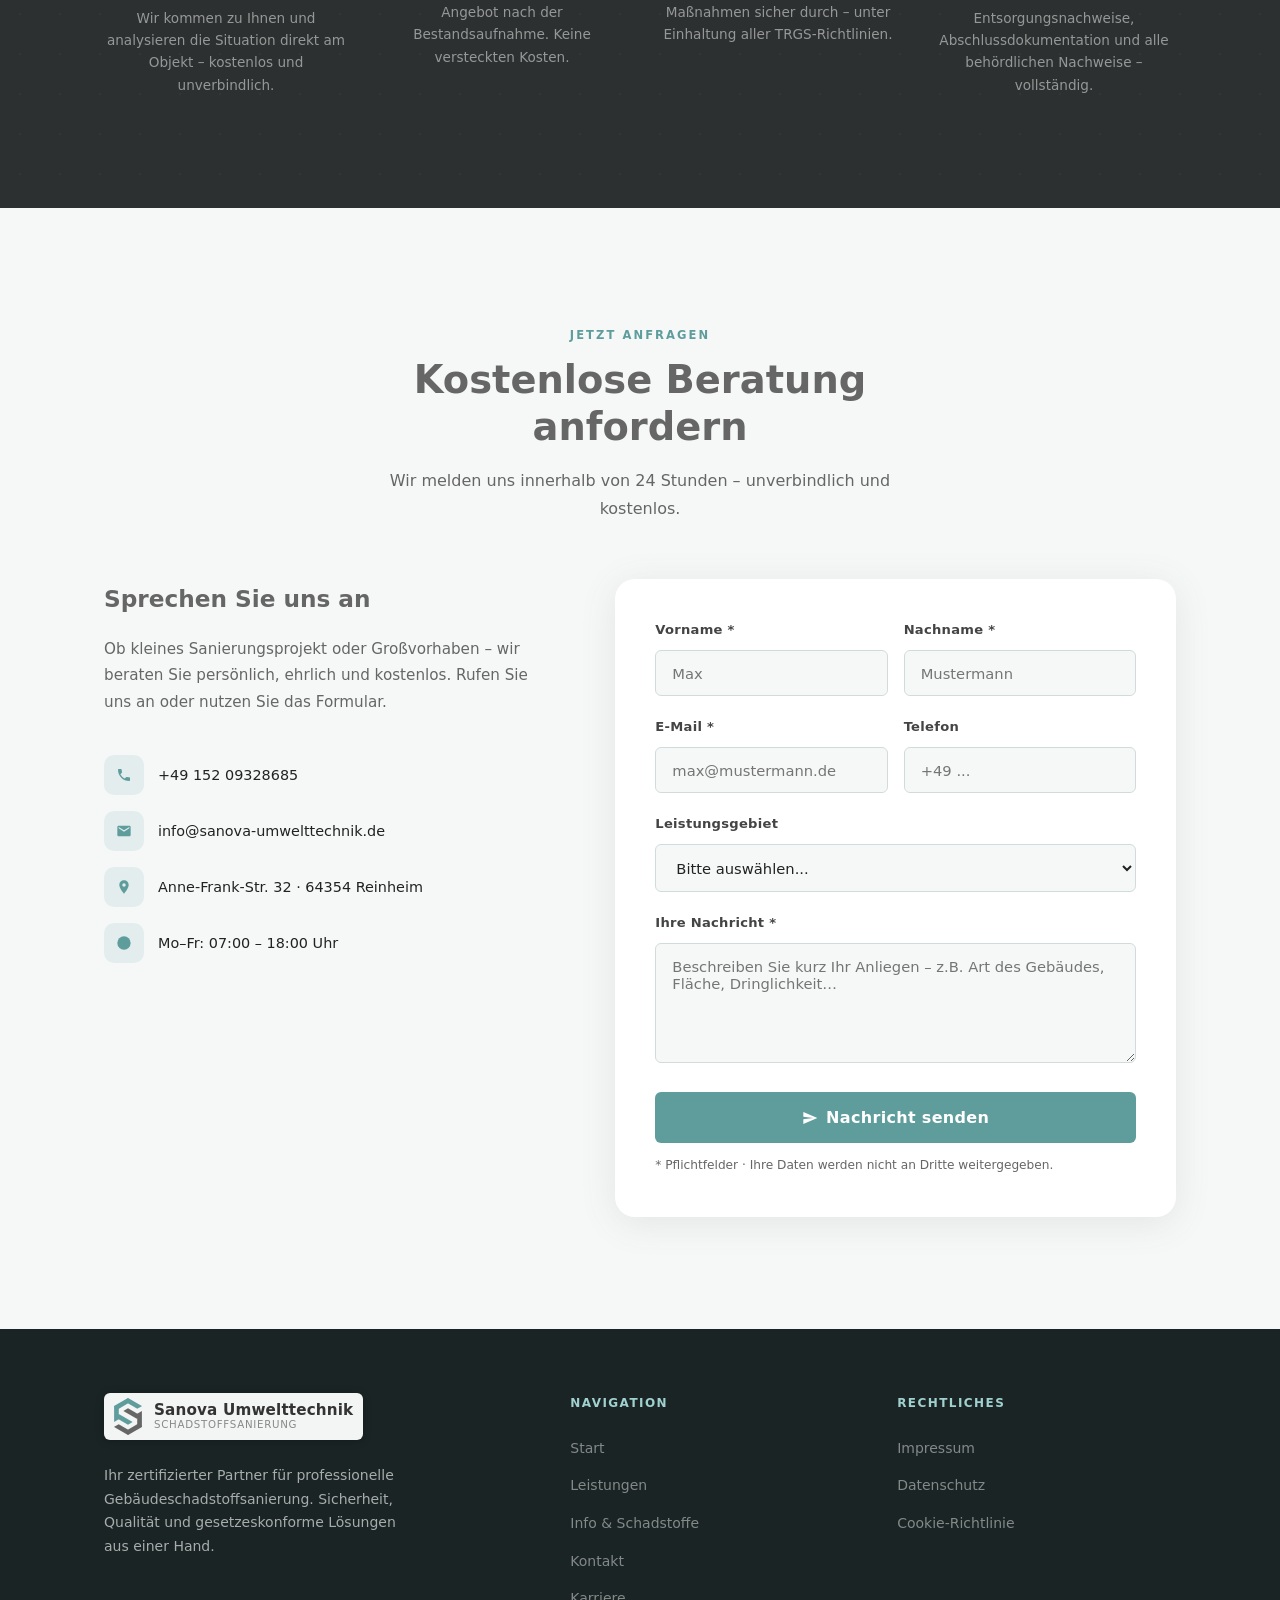
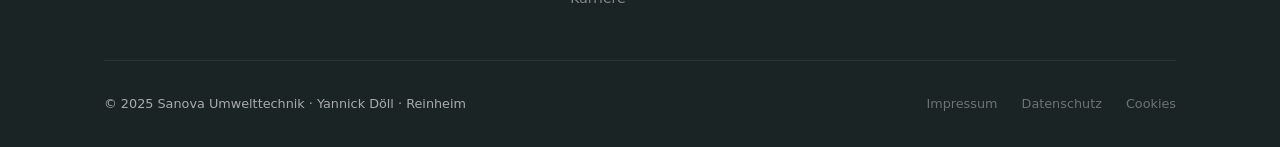
==== commit a1963cd4: "Add all subpages, cookie banner, shared CSS/JS - styles.css, shared.js: shared styles and JS (nav, f" ====
--- a/index.html
+++ b/index.html
@@ -3,10 +3,9 @@
 <head>
 <meta charset="UTF-8">
 <meta name="viewport" content="width=device-width, initial-scale=1.0">
-<title>Sanova Umwelttechnik – Schadstoffsanierung | Vorschau</title>
-<link rel="preconnect" href="https://fonts.googleapis.com">
-<link rel="preconnect" href="https://fonts.gstatic.com" crossorigin>
-<link href="https://fonts.googleapis.com/css2?family=DM+Sans:opsz,wght@9..40,300;9..40,400;9..40,500;9..40,600;9..40,700;9..40,800&display=swap" rel="stylesheet">
+<title>Sanova Umwelttechnik – Professionelle Schadstoffsanierung</title>
+<meta name="description" content="Zertifizierte Gebäudeschadstoffsanierung: Asbest (TRGS 519), KMF (TRGS 521), PCB und PAK. Bundesweit tätig. Kostenlose Beratung anfordern.">
+<link rel="stylesheet" href="styles.css">
 <style>
 :root {
   --g900: #1c2020;
@@ -645,7 +644,7 @@
         </div>
         <p>Ihr zertifizierter Partner für professionelle Gebäudeschadstoffsanierung. Sicherheit, Qualität und gesetzeskonforme Lösungen aus einer Hand.</p>
       </div>
-      <div class="fcol"><h4>Navigation</h4><ul><li><a href="index.html">Start</a></li><li><a href="leistungen.html">Leistungen</a></li><li><a href="info.html">Info &amp; Schadstoffe</a></li><li><a href="kontakt.html">Kontakt</a></li></ul></div>
+      <div class="fcol"><h4>Navigation</h4><ul><li><a href="index.html">Start</a></li><li><a href="leistungen.html">Leistungen</a></li><li><a href="info.html">Info &amp; Schadstoffe</a></li><li><a href="kontakt.html">Kontakt</a></li><li><a href="karriere.html">Karriere</a></li></ul></div>
       <div class="fcol"><h4>Rechtliches</h4><ul><li><a href="impressum.html">Impressum</a></li><li><a href="datenschutz.html">Datenschutz</a></li><li><a href="cookies.html">Cookie-Richtlinie</a></li></ul></div>
     </div>
     <div class="fbot">
@@ -655,21 +654,13 @@
   </div>
 </footer>
 
-<script>
-const nav = document.getElementById('nav');
-window.addEventListener('scroll', () => nav.classList.toggle('sc', window.scrollY > 60));
-
-const obs = new IntersectionObserver(entries => {
-  entries.forEach(e => {
-    if (e.isIntersecting) {
-      const sibs = [...e.target.parentElement.querySelectorAll('.rv:not(.vis)')];
-      const i = sibs.indexOf(e.target);
-      setTimeout(() => e.target.classList.add('vis'), i * 80);
-      obs.unobserve(e.target);
-    }
-  });
-}, { threshold: 0.1 });
-document.querySelectorAll('.rv').forEach(el => obs.observe(el));
-</script>
+<div id="cb" class="cb">
+  <p class="cb-text">Wir verwenden externe Dienste: <strong>Google Fonts</strong> (Schriften) und <strong>Formspree</strong> (Kontaktformular). Durch Klick auf „Akzeptieren" stimmen Sie der Datenverarbeitung gemäß unserer <a href="datenschutz.html">Datenschutzerklärung</a> zu.</p>
+  <div class="cb-btns">
+    <button class="cb-btn-ok" onclick="acceptCookies()">Akzeptieren</button>
+    <button class="cb-btn-no" onclick="rejectCookies()">Nur notwendige</button>
+  </div>
+</div>
+<script src="shared.js"></script>
 </body>
 </html>
--- a/styles.css
+++ b/styles.css
@@ -0,0 +1,152 @@
+/* Sanova Umwelttechnik – Shared Styles */
+:root{
+  --g900:#1c2020;--g800:#2c3030;--g700:#424848;--g600:#666666;--g500:#7a7a7a;
+  --teal:#5F9D9C;--teal-l:#79b7b6;--teal-xl:#a0d0cf;--teal-dim:rgba(95,157,156,.13);
+  --bg:#f6f8f8;--bg-alt:#edf3f2;--white:#fff;--border:#d0dcdb;
+  --text:#222;--tm:#444;--tl:#666;
+  --shadow:0 4px 24px rgba(102,102,102,.09);--shadow-lg:0 12px 48px rgba(102,102,102,.15);
+  --r:6px;--rl:16px;--tr:.3s cubic-bezier(.4,0,.2,1);
+}
+*{margin:0;padding:0;box-sizing:border-box}
+html{scroll-behavior:smooth}
+body{font-family:'Aptos','DM Sans',system-ui,sans-serif;color:var(--text);background:var(--bg);overflow-x:hidden;line-height:1.75;-webkit-font-smoothing:antialiased}
+
+/* ── NAV ── */
+nav{position:fixed;top:0;left:0;right:0;z-index:100;padding:0 4rem;height:72px;display:flex;align-items:center;justify-content:space-between;background:rgba(44,48,48,.96);backdrop-filter:blur(10px);box-shadow:0 2px 16px rgba(0,0,0,.18);transition:background var(--tr),box-shadow var(--tr)}
+nav.sc{background:#fff;box-shadow:0 2px 30px rgba(0,0,0,.09)}
+.lp-g{fill:#666666}.lp-t{fill:#5F9D9C}
+.n-logo-bg{background:rgba(255,255,255,.94);border-radius:6px;padding:5px 9px;display:flex;align-items:center;transition:background var(--tr),padding var(--tr),box-shadow var(--tr);box-shadow:0 1px 6px rgba(0,0,0,.12)}
+nav.sc .n-logo-bg{background:transparent;padding:5px 0;box-shadow:none}
+.n-logo{display:flex;align-items:center;gap:.85rem;text-decoration:none}
+.n-logo-sym{display:block;flex-shrink:0}
+.n-logo-name{display:flex;flex-direction:column;line-height:1.15}
+.n-l1{font-size:1.05rem;font-weight:700;color:#fff;transition:color var(--tr);letter-spacing:.01em}
+.n-l2{font-size:.67rem;font-weight:400;color:rgba(255,255,255,.55);letter-spacing:.07em;text-transform:uppercase;transition:color var(--tr)}
+nav.sc .n-l1{color:#333}
+nav.sc .n-l2{color:#888}
+.nlinks{display:flex;align-items:center;gap:.2rem;list-style:none}
+.nlinks a{padding:.5rem 1rem;color:rgba(255,255,255,.78);font-size:.9rem;font-weight:500;letter-spacing:.03em;border-radius:var(--r);transition:all var(--tr);text-decoration:none}
+.nlinks a:hover,.nlinks a.active{color:#fff;background:rgba(255,255,255,.1)}
+nav.sc .nlinks a{color:var(--g500)}
+nav.sc .nlinks a:hover,nav.sc .nlinks a.active{color:var(--g600);background:rgba(102,102,102,.07)}
+.n-cta{background:var(--teal) !important;color:#fff !important;font-weight:600 !important}
+.n-cta:hover{background:var(--teal-l) !important;transform:translateY(-1px)}
+nav.sc .n-cta{background:var(--teal) !important;color:#fff !important}
+
+/* ── COMMON ── */
+.ctr{max-width:1200px;margin:0 auto;padding:0 4rem}
+.sh{margin-bottom:3.5rem}
+.stag{display:inline-block;font-size:.72rem;font-weight:600;letter-spacing:.18em;text-transform:uppercase;color:var(--teal);margin-bottom:.75rem}
+.stitle{font-size:clamp(1.75rem,3vw,2.5rem);font-weight:700;line-height:1.22;color:var(--g600)}
+.sdesc{margin-top:1rem;font-size:1rem;color:var(--tl);max-width:560px;line-height:1.75}
+
+/* ── BUTTONS ── */
+.btn-p{display:inline-flex;align-items:center;gap:.5rem;background:var(--teal);color:#fff;padding:.9rem 2rem;border-radius:var(--r);font-weight:600;font-size:.95rem;text-decoration:none;transition:all var(--tr);border:2px solid var(--teal)}
+.btn-p:hover{background:var(--teal-l);border-color:var(--teal-l);transform:translateY(-2px);box-shadow:0 8px 25px rgba(95,157,156,.32)}
+.btn-s{display:inline-flex;align-items:center;gap:.5rem;background:transparent;color:rgba(255,255,255,.82);padding:.9rem 2rem;border-radius:var(--r);font-weight:500;font-size:.95rem;text-decoration:none;border:2px solid rgba(255,255,255,.25);transition:all var(--tr)}
+.btn-s:hover{border-color:rgba(255,255,255,.52);background:rgba(255,255,255,.06)}
+.btn-outline{display:inline-flex;align-items:center;gap:.5rem;background:transparent;color:var(--teal);padding:.85rem 1.75rem;border-radius:var(--r);font-weight:600;font-size:.92rem;text-decoration:none;border:2px solid var(--teal);transition:all var(--tr)}
+.btn-outline:hover{background:var(--teal);color:#fff;transform:translateY(-2px)}
+
+/* ── TAGS ── */
+.tags{display:flex;flex-wrap:wrap;gap:.4rem}
+.tag{background:rgba(95,157,156,.1);color:var(--g500);padding:.22rem .75rem;border-radius:2rem;font-size:.76rem;font-weight:500}
+
+/* ── FORM ── */
+.cform{background:#fff;border-radius:20px;padding:2.5rem;box-shadow:0 6px 36px rgba(102,102,102,.12)}
+.frow{display:grid;grid-template-columns:1fr 1fr;gap:1rem}
+.fg{margin-bottom:1.25rem}
+.fg label{display:block;font-size:.82rem;font-weight:600;color:var(--tm);margin-bottom:.5rem;letter-spacing:.02em}
+.fg input,.fg select,.fg textarea{width:100%;padding:.85rem 1rem;border:1.5px solid var(--border);border-radius:var(--r);font-family:'Aptos','DM Sans',system-ui,sans-serif;font-size:.92rem;color:var(--text);background:var(--bg);transition:all var(--tr);outline:none}
+.fg input:focus,.fg select:focus,.fg textarea:focus{border-color:var(--teal);background:#fff;box-shadow:0 0 0 3px rgba(95,157,156,.12)}
+.fg textarea{height:130px;resize:vertical}
+.fsub{width:100%;padding:1rem;background:var(--teal);color:#fff;border:none;border-radius:var(--r);font-family:'Aptos','DM Sans',system-ui,sans-serif;font-size:1rem;font-weight:700;cursor:pointer;transition:all var(--tr);letter-spacing:.02em;display:flex;align-items:center;justify-content:center;gap:.5rem}
+.fsub:hover{background:var(--teal-l);transform:translateY(-2px);box-shadow:0 8px 20px rgba(95,157,156,.28)}
+.clayout{display:grid;grid-template-columns:1fr 1.3fr;gap:5rem;align-items:start}
+.ci h3{font-size:1.45rem;font-weight:700;color:var(--g600);margin-bottom:1rem}
+.ci p{font-size:.95rem;color:var(--tl);line-height:1.75;margin-bottom:2.5rem}
+.cdetails{display:flex;flex-direction:column;gap:1rem}
+.cdet{display:flex;align-items:center;gap:.875rem;font-size:.9rem;color:var(--text)}
+.cdico{width:40px;height:40px;min-width:40px;background:rgba(95,157,156,.12);border-radius:10px;display:flex;align-items:center;justify-content:center;color:var(--teal)}
+.cdet a{color:var(--text);text-decoration:none}
+.cdet a:hover{color:var(--teal)}
+
+/* ── FOOTER ── */
+footer{background:#1a2424;padding:4rem 0 2rem;color:rgba(255,255,255,.62)}
+.ftop{display:grid;grid-template-columns:1.5fr 1fr 1fr;gap:3rem;padding-bottom:3rem;border-bottom:1px solid rgba(255,255,255,.07)}
+.fbrand-logo{margin-bottom:1.25rem}
+.fbrand p{font-size:.875rem;line-height:1.7;max-width:320px}
+.fcol h4{font-size:.75rem;font-weight:700;color:var(--teal-xl);text-transform:uppercase;letter-spacing:.12em;margin-bottom:1.25rem}
+.fcol ul{list-style:none;display:flex;flex-direction:column;gap:.6rem}
+.fcol a{font-size:.875rem;color:rgba(255,255,255,.46);text-decoration:none;transition:color var(--tr)}
+.fcol a:hover{color:var(--teal-xl)}
+.fbot{padding-top:2rem;display:flex;justify-content:space-between;align-items:center;flex-wrap:wrap;gap:1rem}
+.fbot p{font-size:.8rem}
+.fbot-links{display:flex;gap:1.5rem}
+.fbot-links a{font-size:.8rem;color:rgba(255,255,255,.36);text-decoration:none;transition:color var(--tr)}
+.fbot-links a:hover{color:var(--teal-xl)}
+
+/* ── REVEAL ── */
+.rv{opacity:0;transform:translateY(22px);transition:opacity .65s ease,transform .65s ease}
+.rv.vis{opacity:1;transform:translateY(0)}
+@keyframes fiu{from{opacity:0;transform:translateY(24px)}to{opacity:1;transform:translateY(0)}}
+.fi1{animation:fiu .8s .05s ease both}
+.fi2{animation:fiu .8s .18s ease both}
+.fi3{animation:fiu .8s .3s ease both}
+.fi4{animation:fiu .8s .42s ease both}
+
+/* ── PAGE HERO (subpages) ── */
+.page-hero{background:linear-gradient(150deg,#1c2020 0%,#363d3a 55%,#2c3030 100%);padding:8.5rem 0 5rem;position:relative;overflow:hidden}
+.page-hero::before{content:'';position:absolute;inset:0;background-image:radial-gradient(rgba(255,255,255,.08) 1px,transparent 1px);background-size:44px 44px;pointer-events:none;opacity:.3}
+.page-hero::after{content:'';position:absolute;bottom:-1px;left:0;right:0;height:50px;background:var(--bg);clip-path:polygon(0 100%,100% 0,100% 100%)}
+.ph-inner{position:relative;z-index:2}
+.ph-inner .stag{color:var(--teal-xl)}
+.ph-inner h1{font-size:clamp(2rem,4vw,2.9rem);font-weight:700;color:#fff;line-height:1.15;margin-top:.5rem}
+.ph-inner p{color:rgba(255,255,255,.6);margin-top:.9rem;font-size:1rem;max-width:560px;line-height:1.75}
+
+/* ── COOKIE BANNER ── */
+.cb{position:fixed;bottom:0;left:0;right:0;z-index:999;background:#1a2424;border-top:2px solid rgba(95,157,156,.28);padding:1.25rem 2.5rem;display:flex;align-items:center;justify-content:space-between;gap:2rem;flex-wrap:wrap;transform:translateY(100%);transition:transform .4s cubic-bezier(.4,0,.2,1)}
+.cb.show{transform:translateY(0)}
+.cb-text{font-size:.82rem;color:rgba(255,255,255,.72);line-height:1.65;max-width:680px}
+.cb-text a{color:var(--teal-xl);text-decoration:none}
+.cb-btns{display:flex;gap:.75rem;flex-shrink:0;flex-wrap:wrap}
+.cb-btn-ok{background:var(--teal);color:#fff;border:none;padding:.6rem 1.5rem;border-radius:var(--r);font-size:.875rem;font-weight:600;cursor:pointer;font-family:inherit;transition:background var(--tr)}
+.cb-btn-ok:hover{background:var(--teal-l)}
+.cb-btn-no{background:transparent;color:rgba(255,255,255,.5);border:1px solid rgba(255,255,255,.18);padding:.6rem 1.25rem;border-radius:var(--r);font-size:.875rem;cursor:pointer;font-family:inherit;transition:all var(--tr)}
+.cb-btn-no:hover{border-color:rgba(255,255,255,.4);color:rgba(255,255,255,.8)}
+
+/* ── PROSE (legal/info pages) ── */
+.page-content{padding:5rem 0 6rem;background:var(--bg)}
+.prose{max-width:800px}
+.prose h2{font-size:1.3rem;font-weight:700;color:var(--g600);margin:2.5rem 0 .9rem;padding-bottom:.5rem;border-bottom:1px solid var(--border)}
+.prose h3{font-size:1.02rem;font-weight:700;color:var(--g700);margin:1.75rem 0 .6rem}
+.prose p{font-size:.93rem;color:var(--tl);line-height:1.82;margin-bottom:.9rem}
+.prose ul,.prose ol{font-size:.93rem;color:var(--tl);line-height:1.82;margin-bottom:.9rem;padding-left:1.5rem}
+.prose li{margin-bottom:.25rem}
+.prose a{color:var(--teal);text-decoration:none}
+.prose a:hover{text-decoration:underline}
+.prose .info-box{background:rgba(95,157,156,.08);border:1px solid rgba(95,157,156,.2);border-radius:var(--rl);padding:1.25rem 1.5rem;margin:1.5rem 0}
+.prose .info-box p{margin:0;color:var(--tm);font-size:.9rem}
+.prose table{width:100%;border-collapse:collapse;margin:1.25rem 0;font-size:.88rem}
+.prose th{background:var(--bg-alt);color:var(--g600);font-weight:700;padding:.7rem 1rem;text-align:left;border:1px solid var(--border)}
+.prose td{padding:.65rem 1rem;border:1px solid var(--border);color:var(--tl)}
+
+/* ── RESPONSIVE ── */
+@media(max-width:900px){
+  nav{padding:0 2rem}
+  .ctr{padding:0 2rem}
+  .clayout{grid-template-columns:1fr}
+  .ftop{grid-template-columns:1fr 1fr}
+  .cb{flex-direction:column;align-items:flex-start;gap:1rem}
+  .ph-inner{padding:0 2rem}
+}
+@media(max-width:600px){
+  nav{padding:0 1.25rem}
+  .ctr{padding:0 1.25rem}
+  .ph-inner{padding:0 1.25rem}
+  .frow{grid-template-columns:1fr}
+  .ftop{grid-template-columns:1fr}
+  .cb{padding:1rem 1.25rem}
+  .cb-btns{width:100%}
+  .cb-btn-ok,.cb-btn-no{flex:1;justify-content:center}
+}
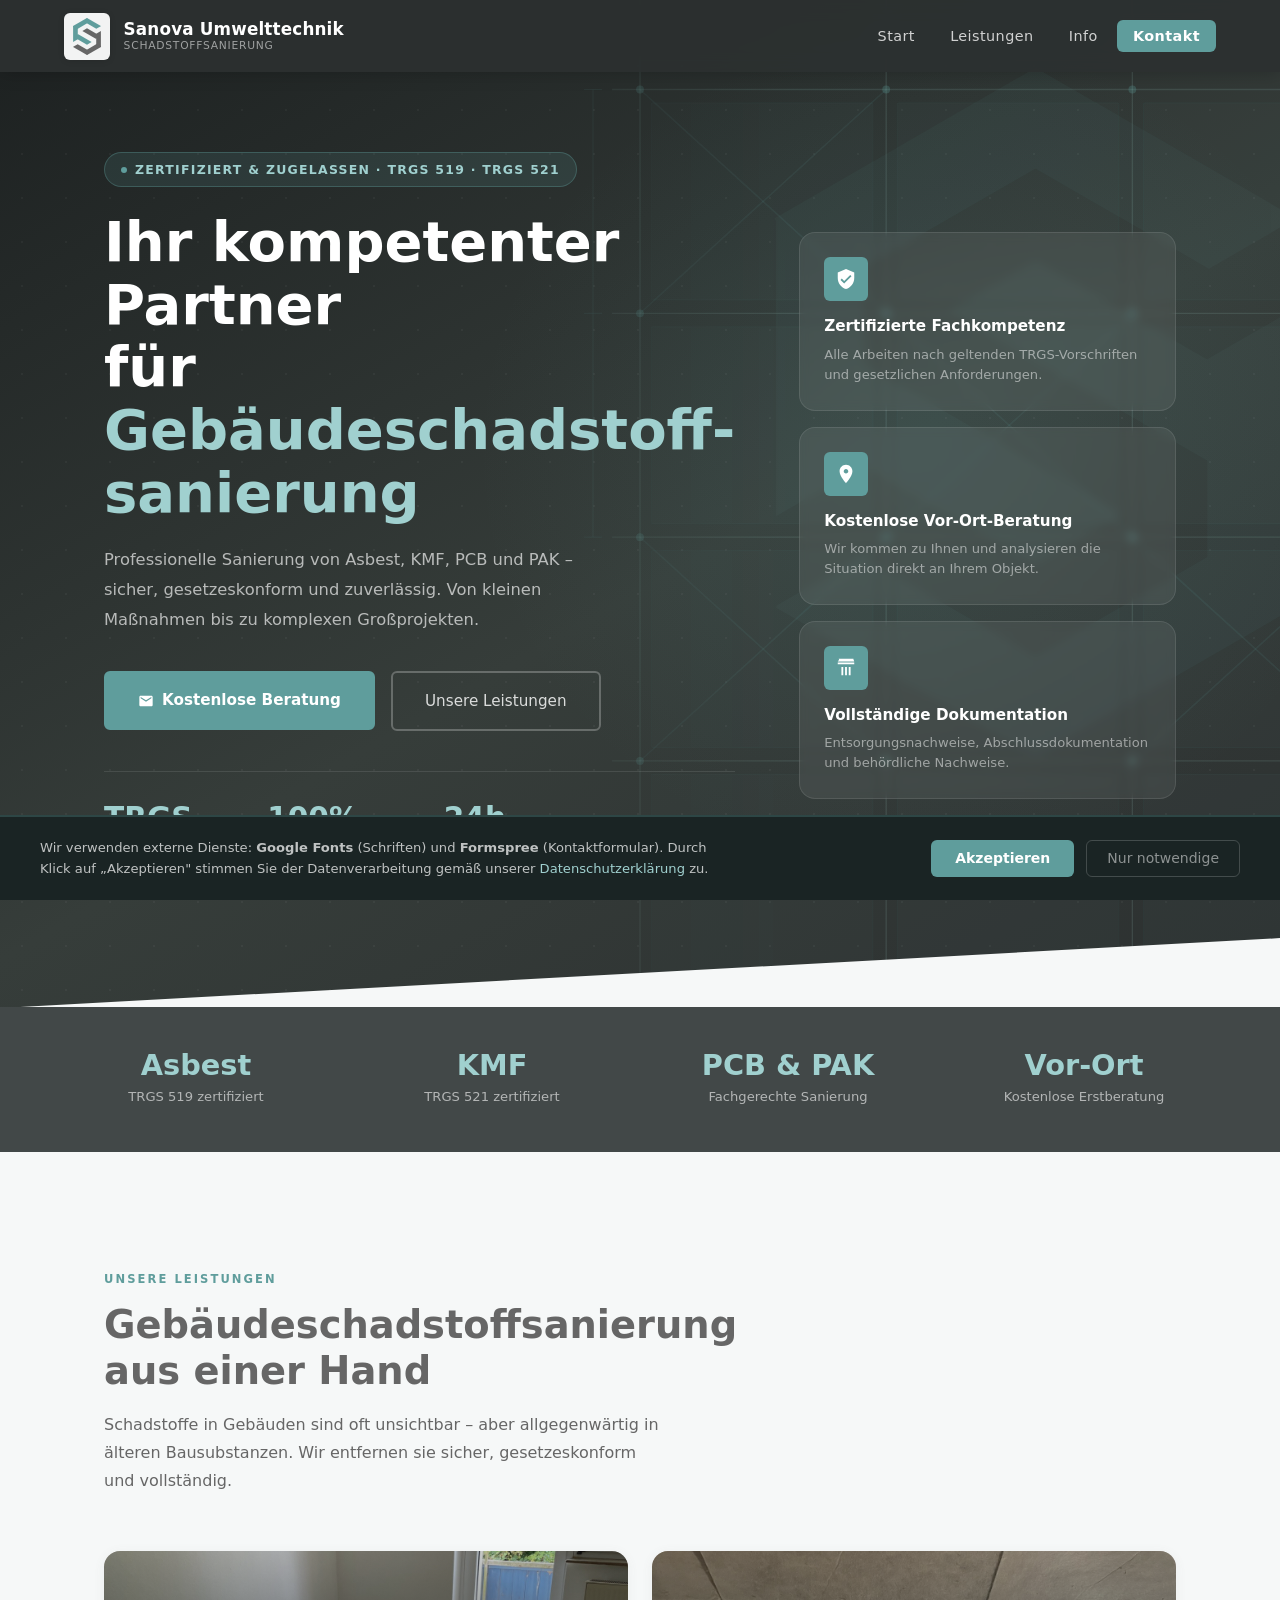
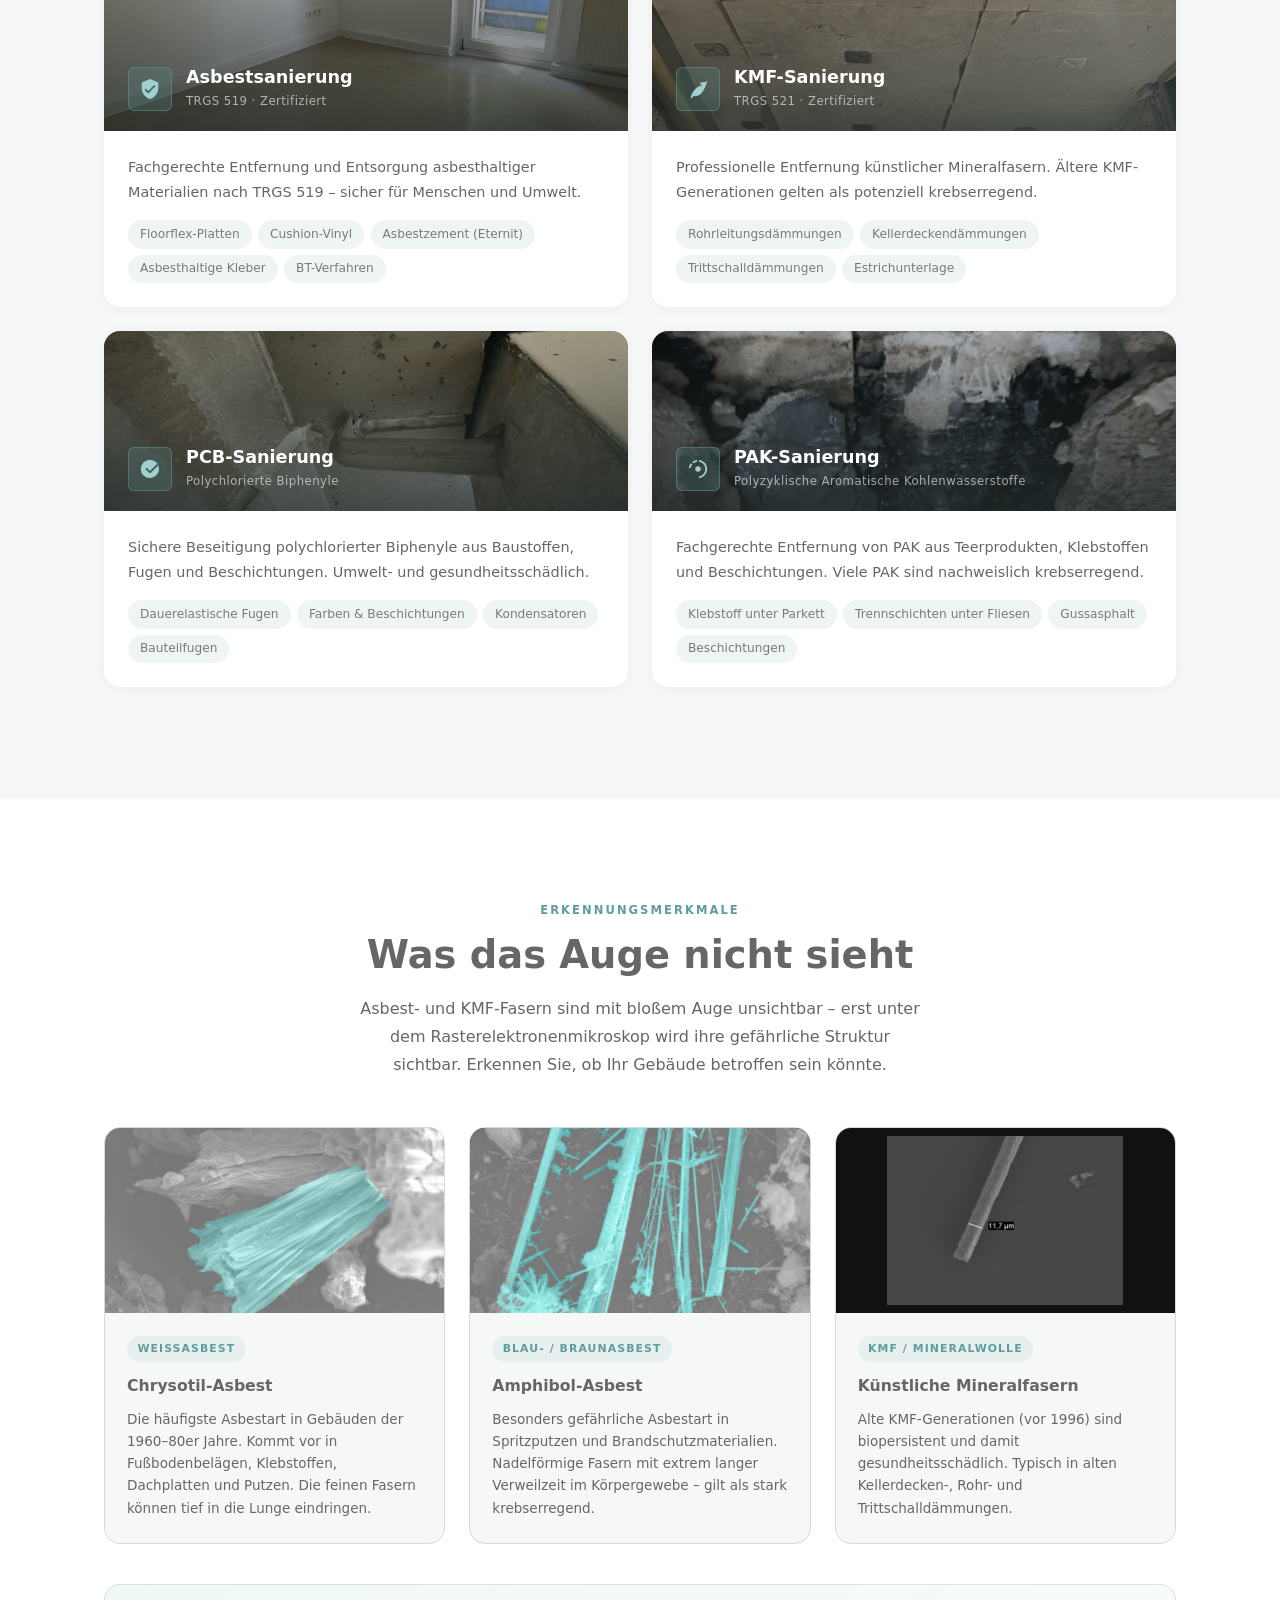
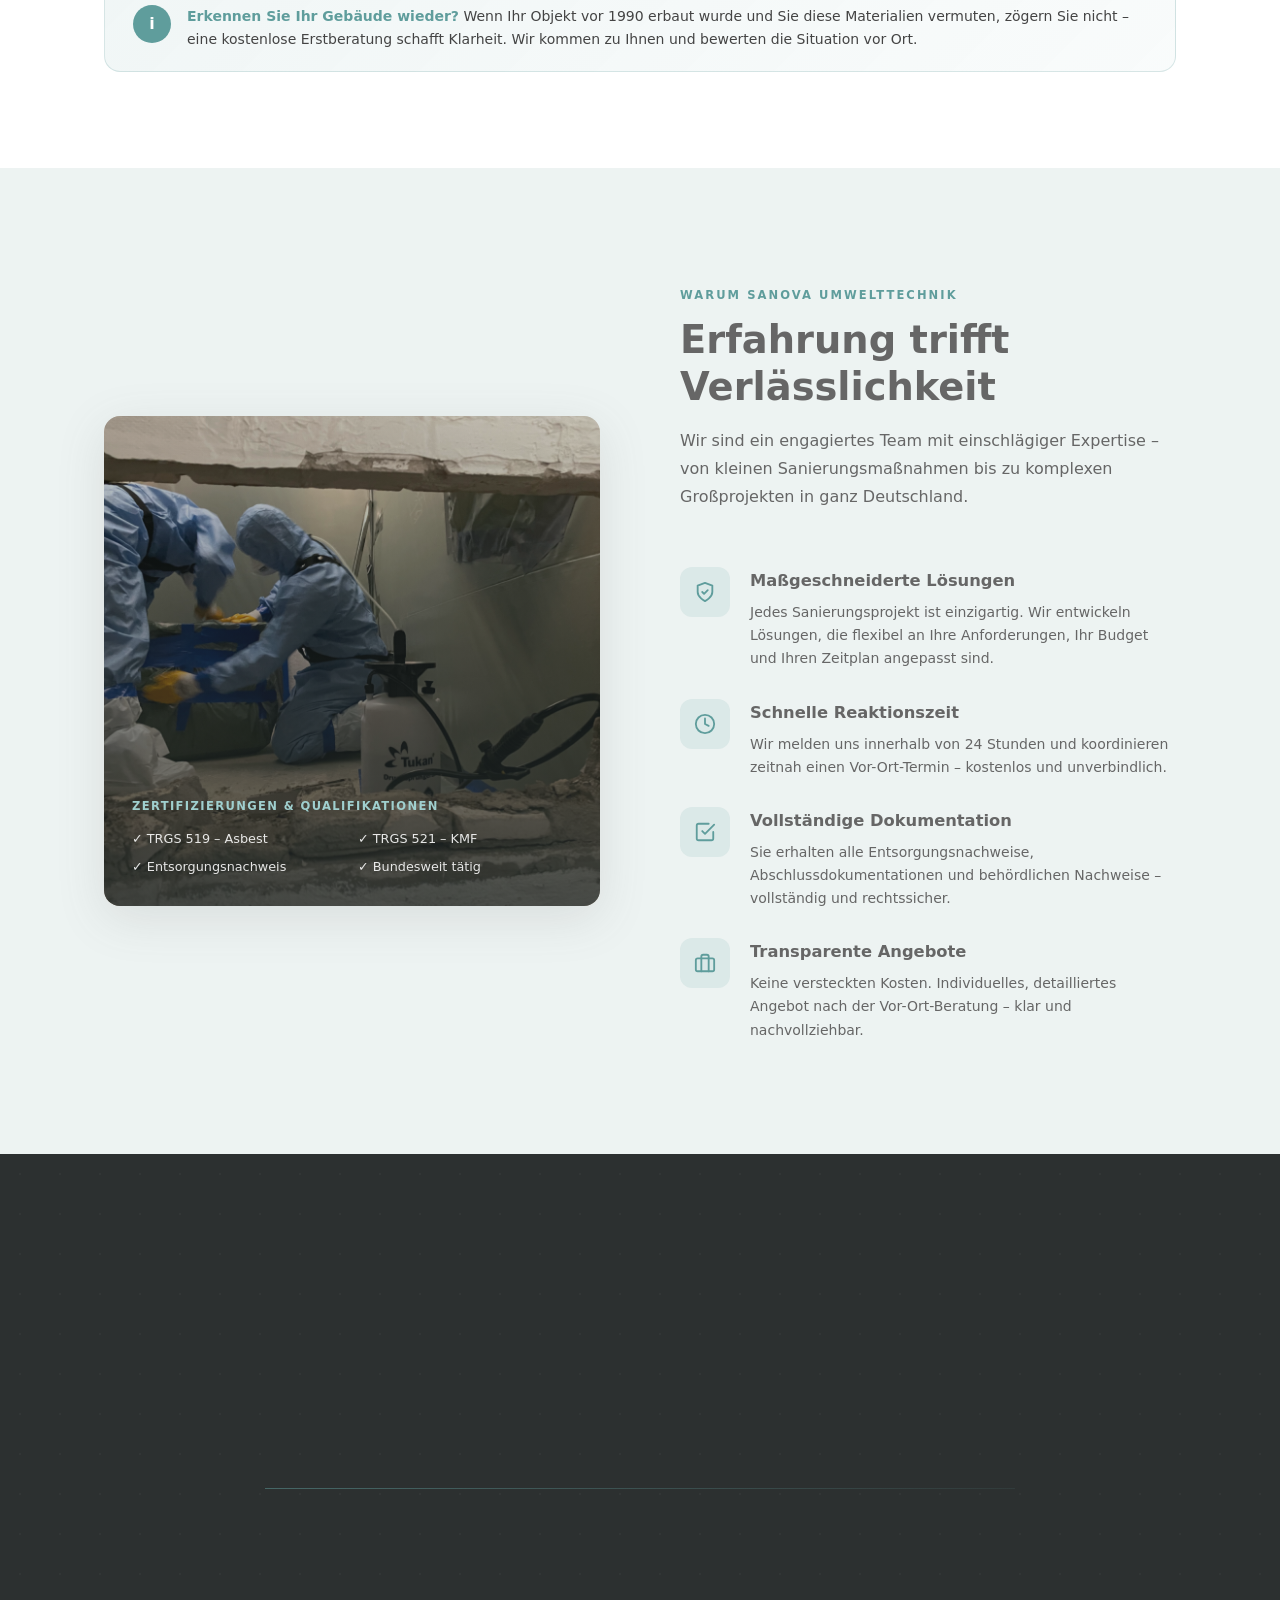
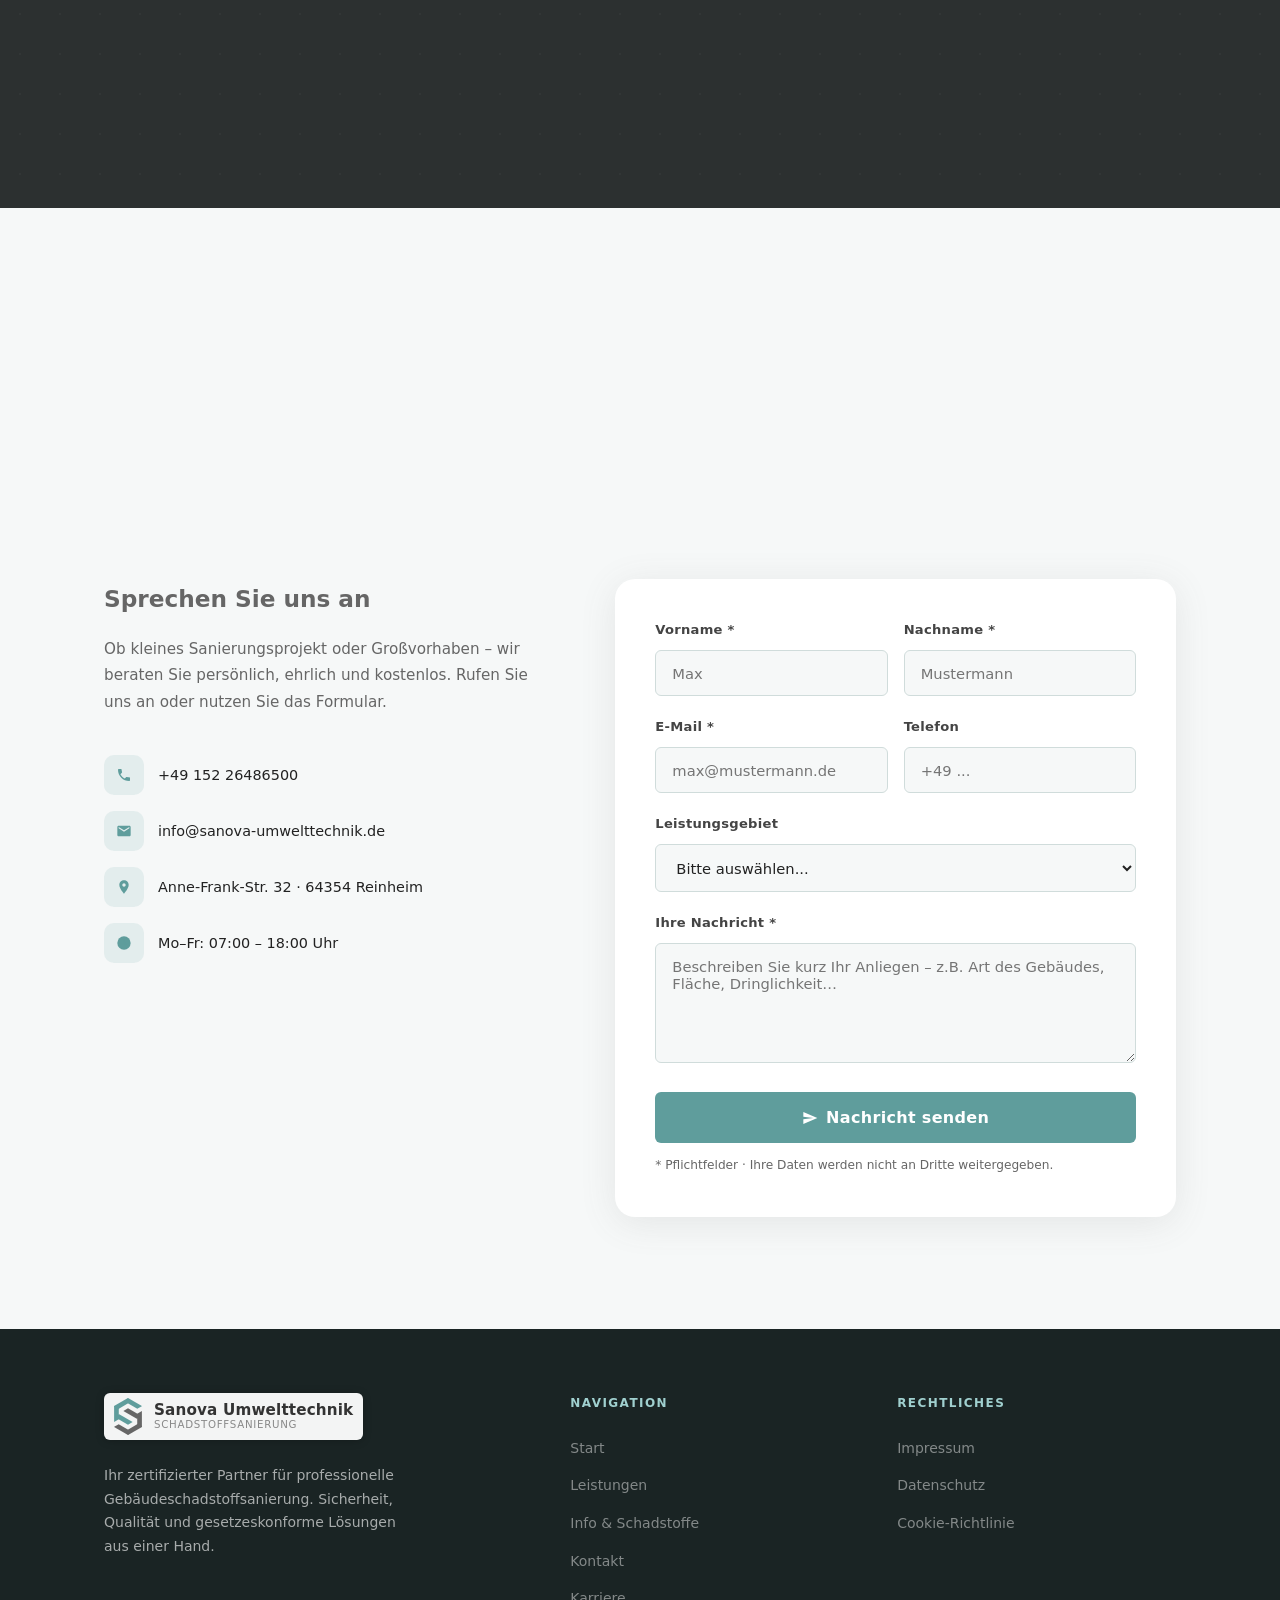
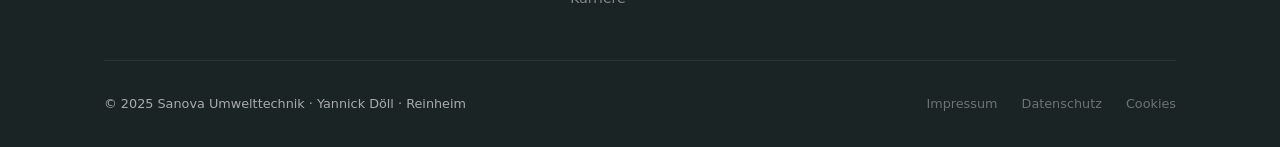
==== commit 41ea7865: "Update phone number to +49 152 26486500 on all pages Co-Authored-By: Claude Sonnet 4.6 <noreply@anth" ====
--- a/index.html
+++ b/index.html
@@ -574,7 +574,7 @@
         <div class="cdetails">
           <div class="cdet">
             <div class="cdico"><svg width="16" height="16" viewBox="0 0 24 24" fill="currentColor"><path d="M6.62 10.79c1.44 2.83 3.76 5.14 6.59 6.59l2.2-2.2c.27-.27.67-.36 1.02-.24 1.12.37 2.33.57 3.57.57.55 0 1 .45 1 1V20c0 .55-.45 1-1 1-9.39 0-17-7.61-17-17 0-.55.45-1 1-1h3.5c.55 0 1 .45 1 1 0 1.25.2 2.45.57 3.57.11.35.03.74-.25 1.02l-2.2 2.2z"/></svg></div>
-            <a href="tel:+4915209328685">+49 152 09328685</a>
+            <a href="tel:+4915226486500">+49 152 26486500</a>
           </div>
           <div class="cdet">
             <div class="cdico"><svg width="16" height="16" viewBox="0 0 24 24" fill="currentColor"><path d="M20 4H4c-1.1 0-2 .9-2 2v12c0 1.1.9 2 2 2h16c1.1 0 2-.9 2-2V6c0-1.1-.9-2-2-2zm0 4l-8 5-8-5V6l8 5 8-5v2z"/></svg></div>
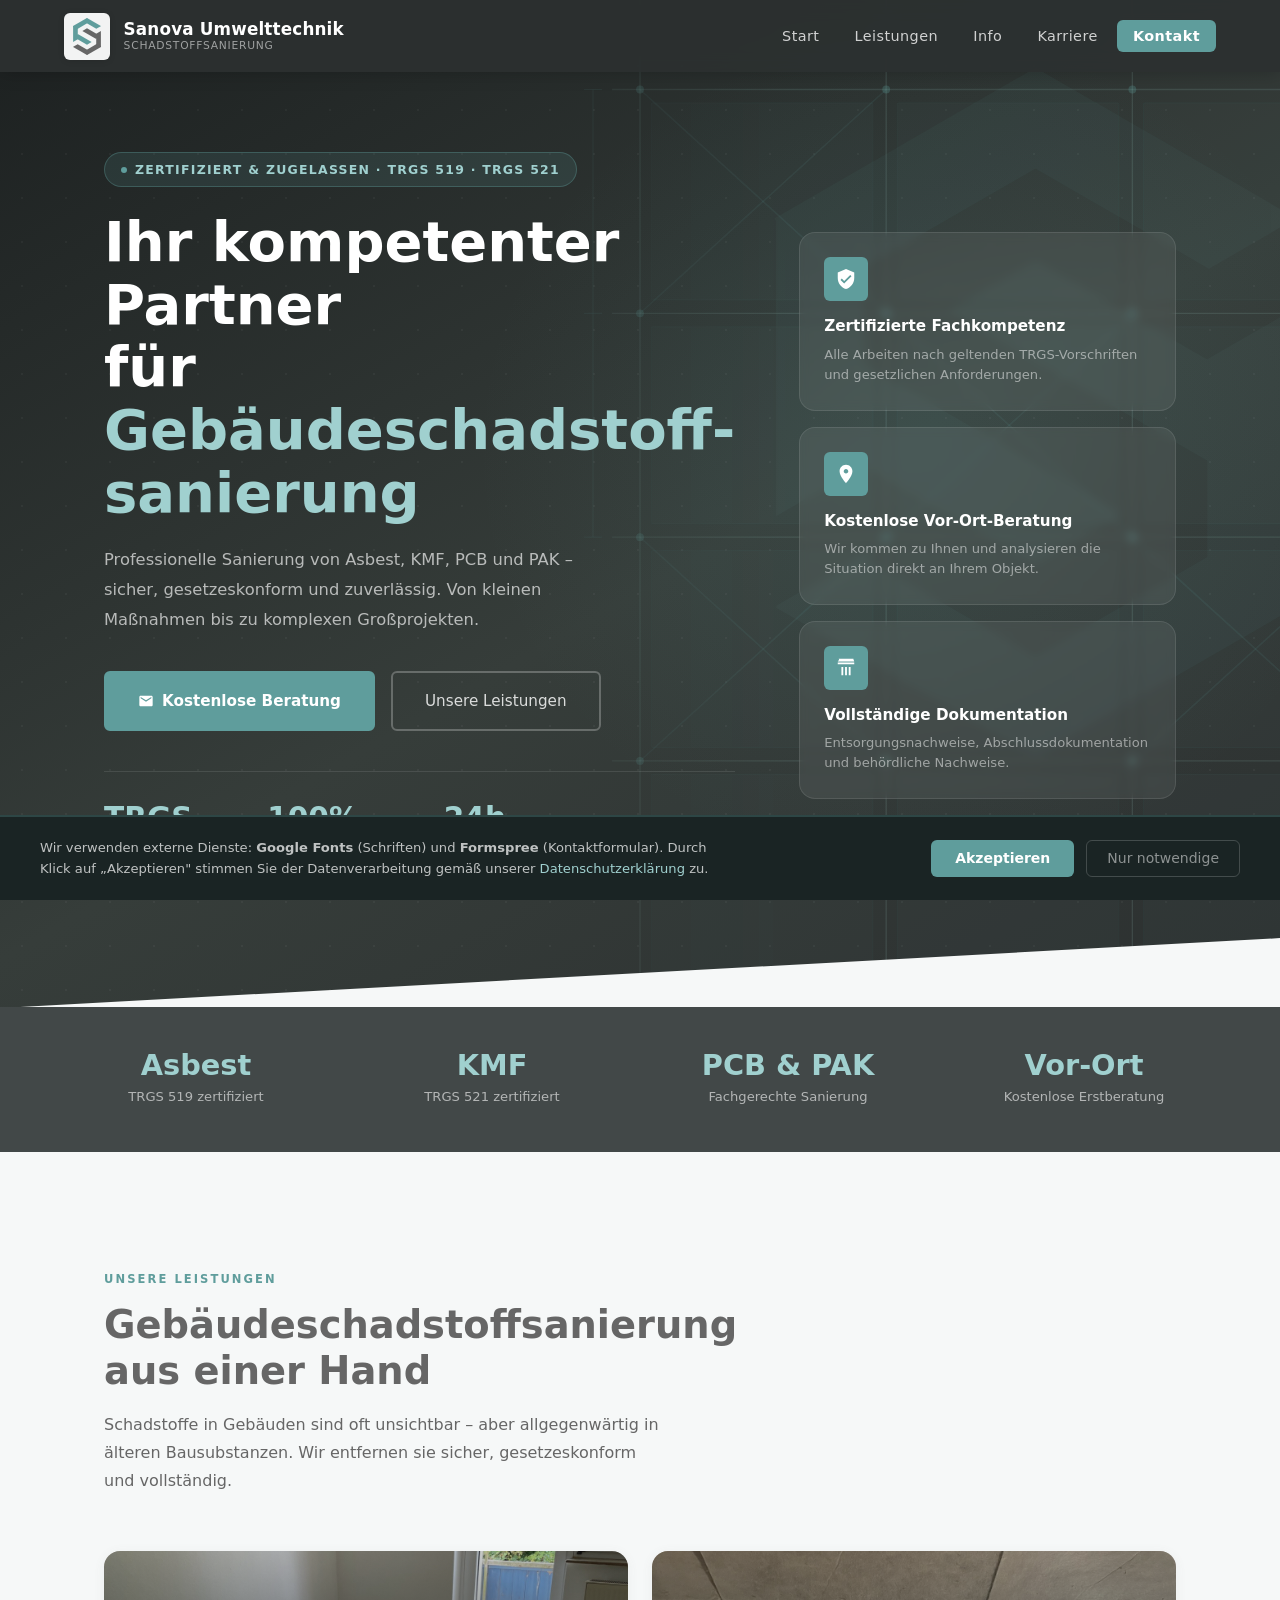
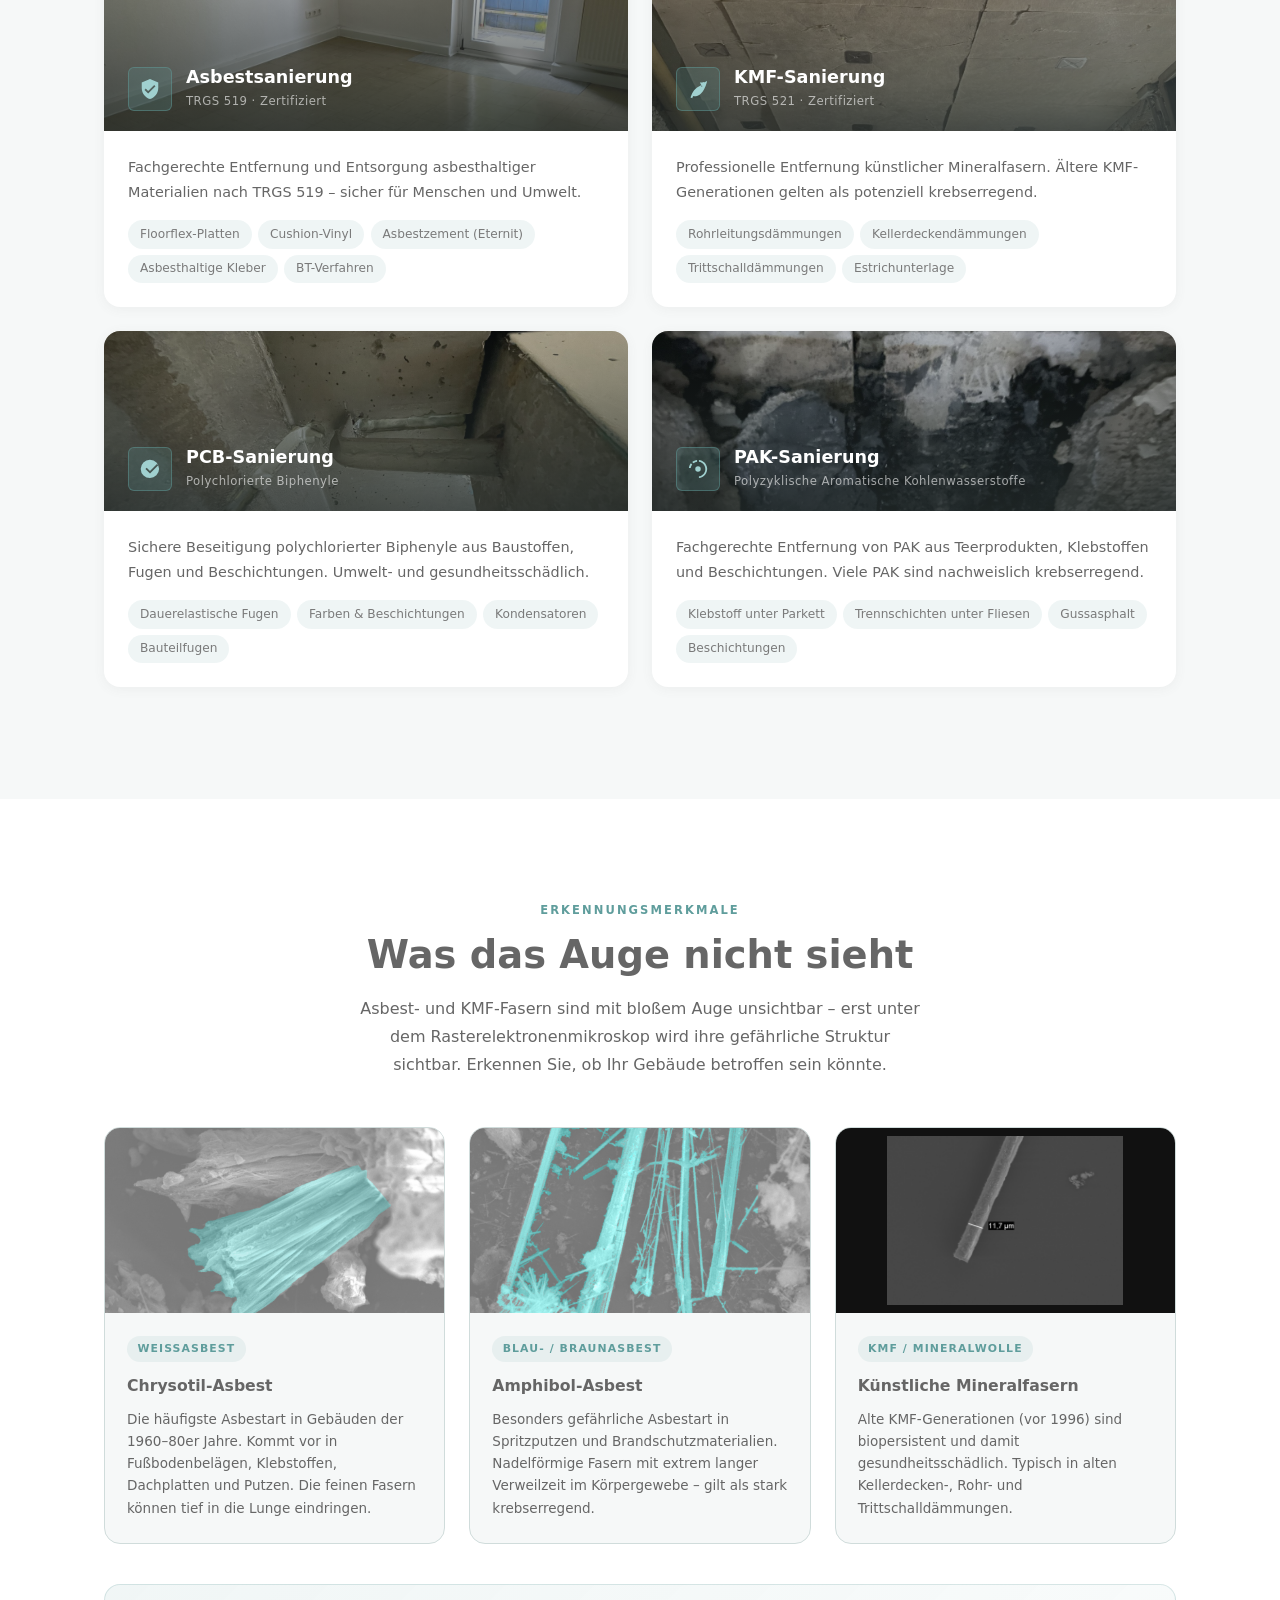
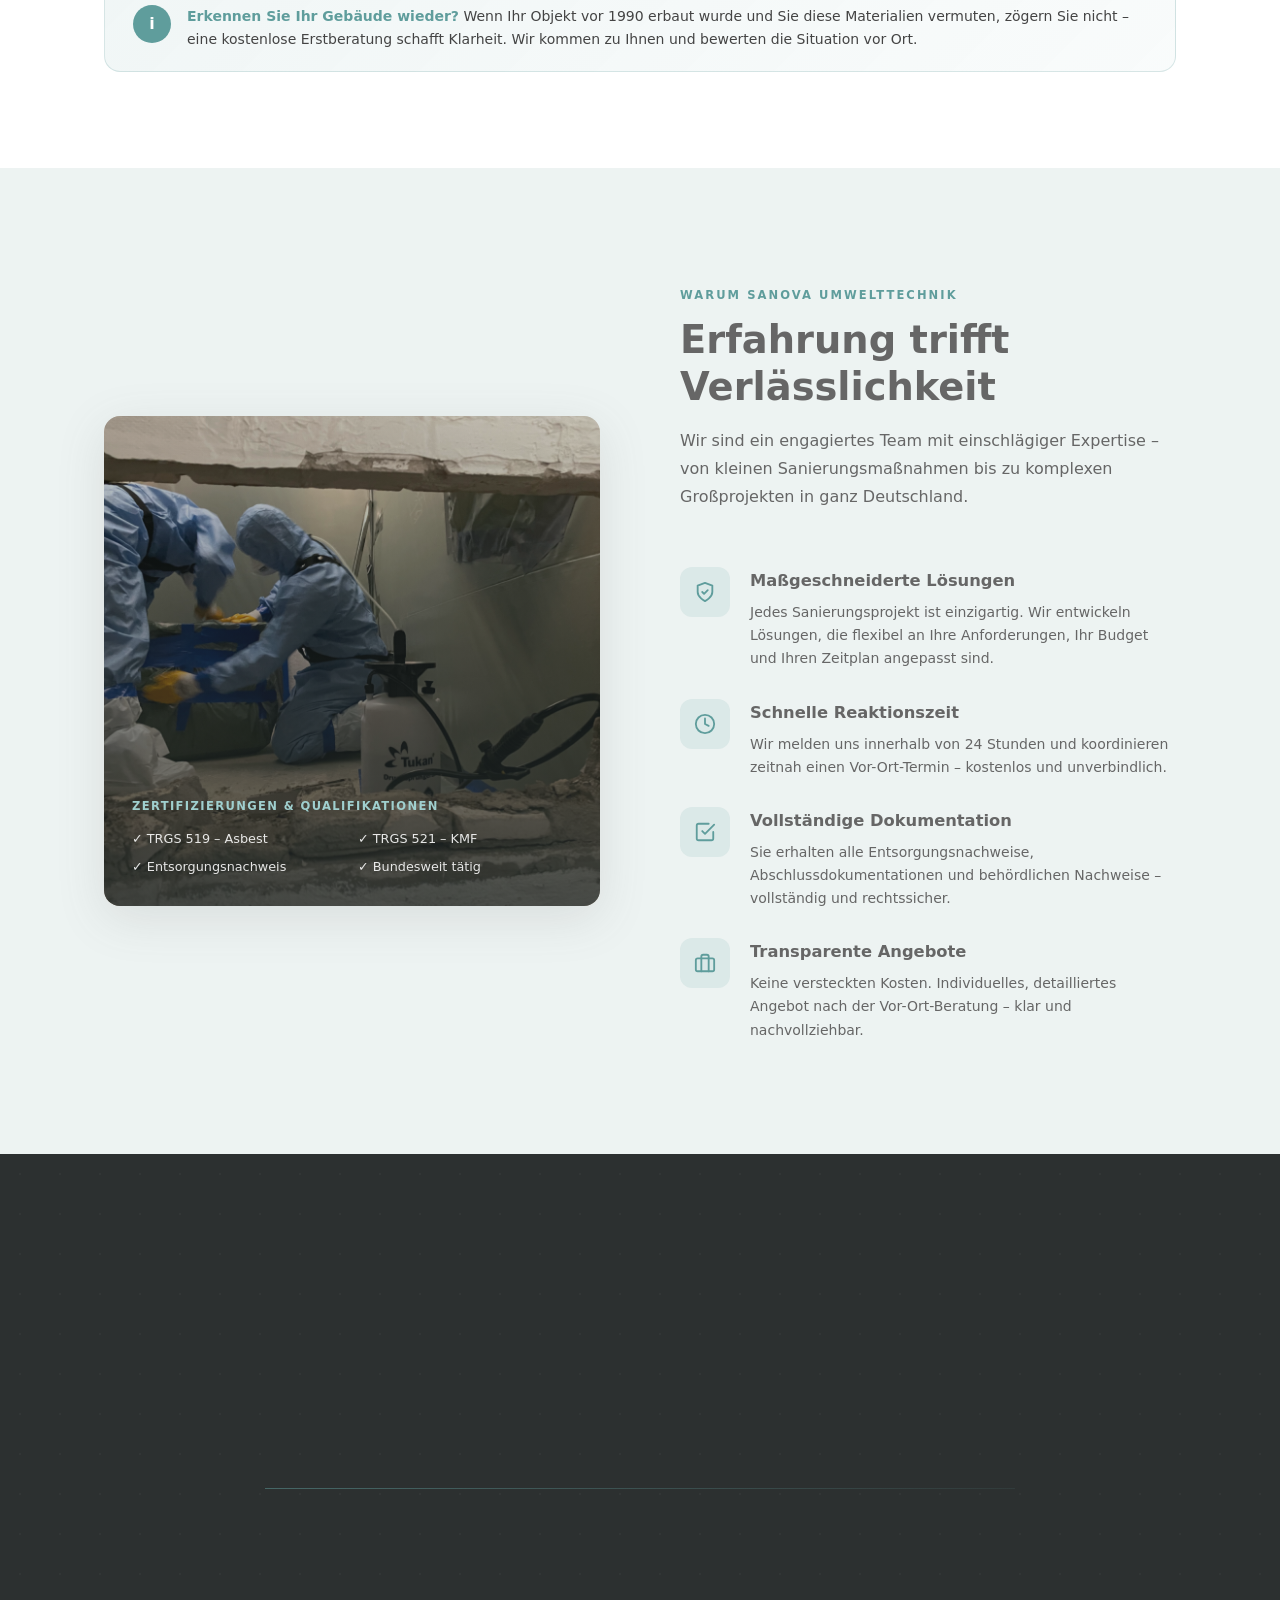
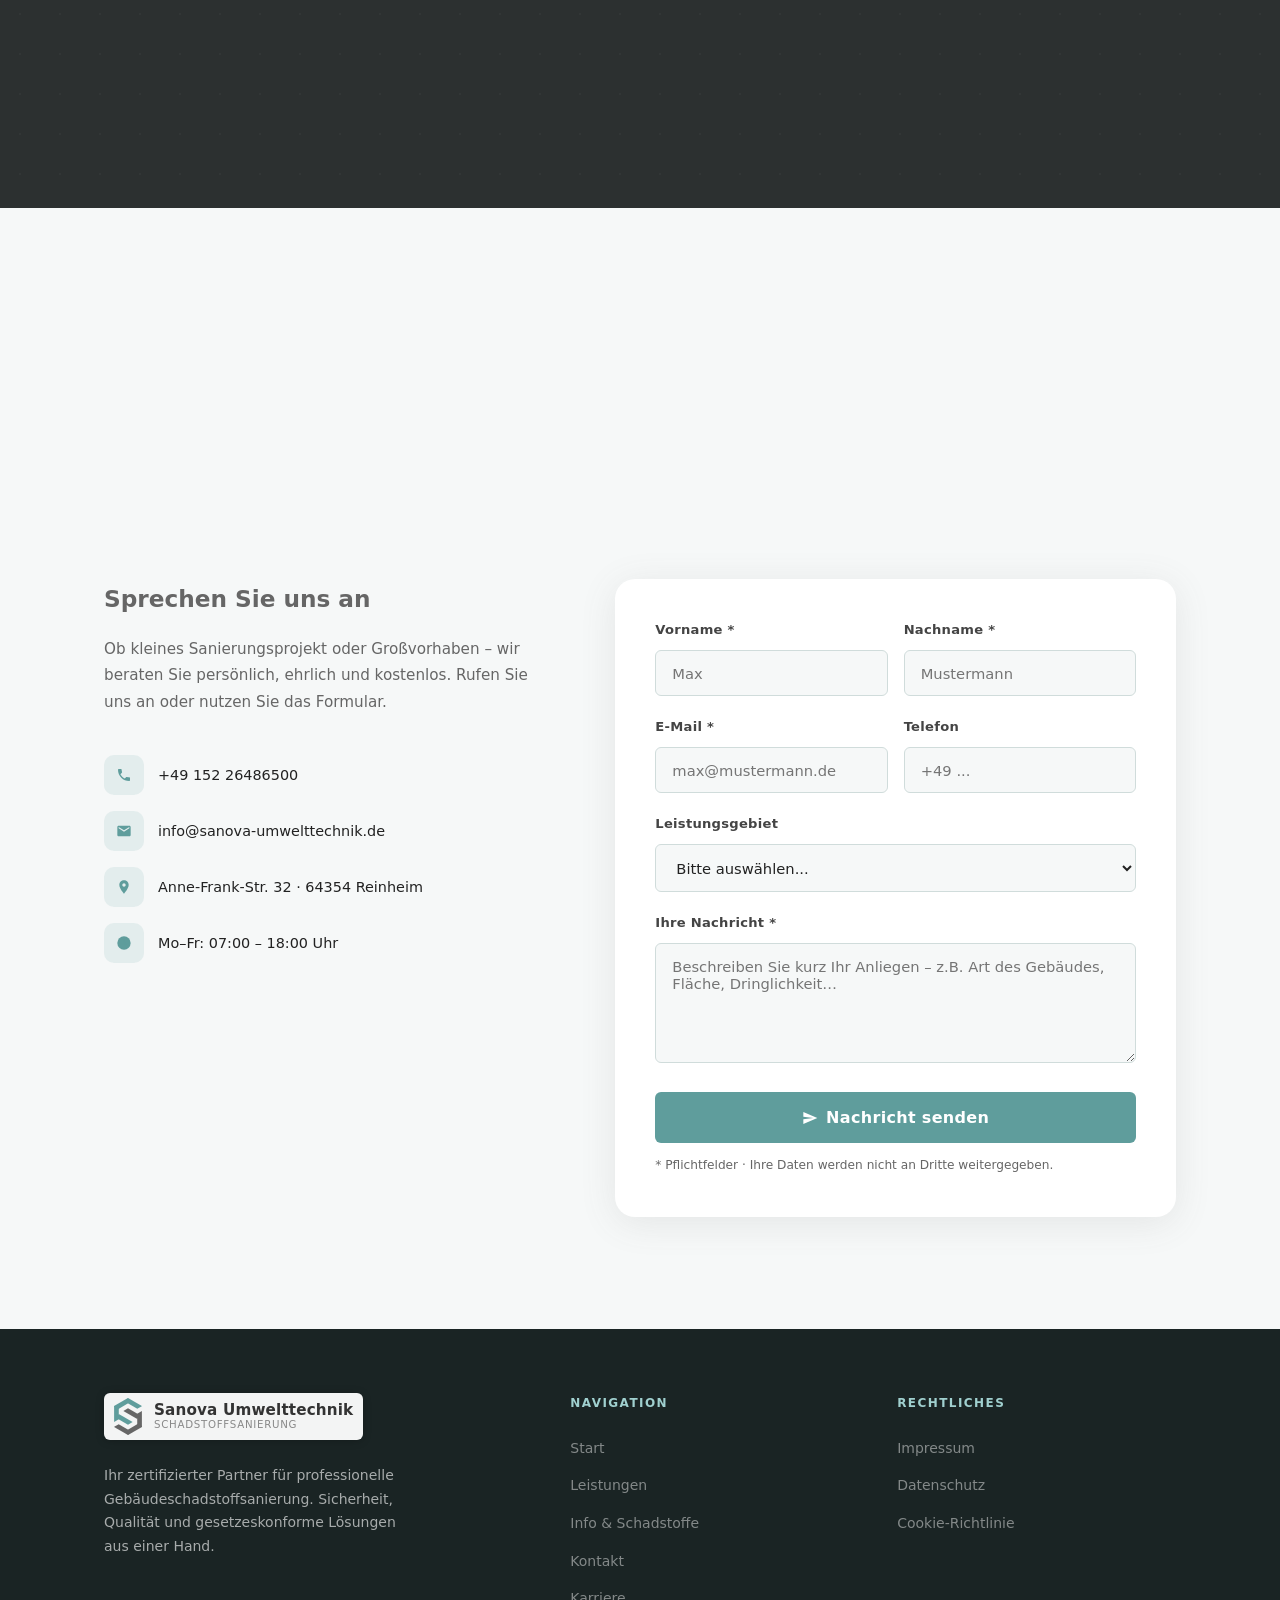
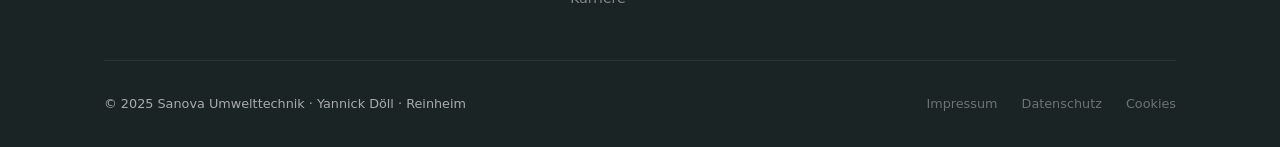
==== commit 05cc78f3: "Add Karriere to nav, hamburger menu, full mobile responsiveness - All pages: Karriere added to deskt" ====
--- a/index.html
+++ b/index.html
@@ -214,13 +214,25 @@
   .hvisual{display:none}
   .sgrid,.psteps,.remgrid{grid-template-columns:1fr 1fr}
   .usp-grid{grid-template-columns:1fr 1fr}
-  nav,.ctr,.usp-strip{padding-left:2rem;padding-right:2rem}
+  .usp-strip{padding:2rem}
   .hbg-construct{-webkit-mask-image:linear-gradient(to right,transparent 0%,rgba(0,0,0,.3) 40%,black 70%);mask-image:linear-gradient(to right,transparent 0%,rgba(0,0,0,.3) 40%,black 70%)}
   .team-img{height:360px}
+  .hinner{padding:4rem 2rem 6rem}
+  #leistungen,#mikroskop,#warum,#ablauf,#kontakt{padding:5rem 0}
 }
 @media(max-width:600px){
   .sgrid,.psteps,.usp-grid,.frow,.ftop,.remgrid{grid-template-columns:1fr}
   .hbg-construct{display:none}
+  .hinner{padding:3.5rem 1.25rem 5rem}
+  .usp-strip{padding:1.75rem 1.25rem}
+  h1.hh{font-size:2rem}
+  .hstats{gap:1.25rem}
+  .hact{flex-direction:column}
+  .hact a{width:100%;justify-content:center}
+  .psteps::before{display:none}
+  #leistungen,#mikroskop,#warum,#ablauf,#kontakt{padding:4rem 0}
+  .clayout{gap:3rem}
+  .sh{margin-bottom:2.5rem}
 }
 </style>
 </head>
@@ -250,9 +262,18 @@
     <li><a href="index.html">Start</a></li>
     <li><a href="leistungen.html">Leistungen</a></li>
     <li><a href="info.html">Info</a></li>
+    <li><a href="karriere.html">Karriere</a></li>
     <li><a href="kontakt.html" class="n-cta">Kontakt</a></li>
   </ul>
+  <button class="n-ham" id="n-ham" aria-label="Menü öffnen"><span></span><span></span><span></span></button>
 </nav>
+<div class="n-mob" id="n-mob">
+  <a href="index.html">Start</a>
+  <a href="leistungen.html">Leistungen</a>
+  <a href="info.html">Info</a>
+  <a href="karriere.html">Karriere</a>
+  <a href="kontakt.html">Kontakt anfragen</a>
+</div>
 
 <!-- HERO -->
 <section id="hero">
--- a/styles.css
+++ b/styles.css
@@ -131,7 +131,29 @@
 .prose th{background:var(--bg-alt);color:var(--g600);font-weight:700;padding:.7rem 1rem;text-align:left;border:1px solid var(--border)}
 .prose td{padding:.65rem 1rem;border:1px solid var(--border);color:var(--tl)}
 
+/* ── HAMBURGER ── */
+.n-ham{display:none;flex-direction:column;justify-content:center;gap:5px;background:none;border:none;cursor:pointer;padding:8px 6px;border-radius:var(--r);transition:background var(--tr);flex-shrink:0}
+.n-ham:hover{background:rgba(255,255,255,.1)}
+nav.sc .n-ham:hover{background:rgba(0,0,0,.06)}
+.n-ham span{display:block;width:22px;height:2px;background:rgba(255,255,255,.85);border-radius:2px;transition:transform .3s ease,opacity .3s ease}
+nav.sc .n-ham span{background:var(--g600)}
+.n-ham.open span:nth-child(1){transform:translateY(7px) rotate(45deg)}
+.n-ham.open span:nth-child(2){opacity:0;transform:scaleX(0)}
+.n-ham.open span:nth-child(3){transform:translateY(-7px) rotate(-45deg)}
+
+/* ── MOBILE NAV ── */
+.n-mob{position:fixed;top:72px;left:0;right:0;z-index:98;background:rgba(26,32,32,.98);backdrop-filter:blur(14px);-webkit-backdrop-filter:blur(14px);padding:0 2rem 1.5rem;display:flex;flex-direction:column;transform:translateY(-110%);opacity:0;transition:transform .35s cubic-bezier(.4,0,.2,1),opacity .25s ease;pointer-events:none;border-bottom:2px solid rgba(95,157,156,.2)}
+.n-mob.open{transform:translateY(0);opacity:1;pointer-events:all}
+.n-mob a{display:flex;align-items:center;padding:.95rem 0;color:rgba(255,255,255,.72);font-size:1rem;font-weight:500;text-decoration:none;border-bottom:1px solid rgba(255,255,255,.07);transition:color var(--tr),padding var(--tr);letter-spacing:.01em}
+.n-mob a:hover,.n-mob a.active{color:var(--teal-xl);padding-left:.35rem}
+.n-mob a:last-child{border-bottom:none;margin-top:.75rem;background:var(--teal);color:#fff;border-radius:var(--r);padding:.85rem 1.5rem;justify-content:center;font-weight:700;letter-spacing:.02em}
+.n-mob a:last-child:hover{background:var(--teal-l);padding-left:1.5rem;color:#fff}
+
 /* ── RESPONSIVE ── */
+@media(max-width:860px){
+  .nlinks{display:none}
+  .n-ham{display:flex}
+}
 @media(max-width:900px){
   nav{padding:0 2rem}
   .ctr{padding:0 2rem}
@@ -139,6 +161,7 @@
   .ftop{grid-template-columns:1fr 1fr}
   .cb{flex-direction:column;align-items:flex-start;gap:1rem}
   .ph-inner{padding:0 2rem}
+  .page-hero{padding:7rem 0 4rem}
 }
 @media(max-width:600px){
   nav{padding:0 1.25rem}
@@ -149,4 +172,8 @@
   .cb{padding:1rem 1.25rem}
   .cb-btns{width:100%}
   .cb-btn-ok,.cb-btn-no{flex:1;justify-content:center}
+  .n-mob{padding:0 1.25rem 1.25rem}
+  .cform{padding:1.75rem 1.25rem}
+  .page-hero{padding:6.5rem 0 3.5rem}
+  .ph-inner h1{font-size:1.85rem}
 }
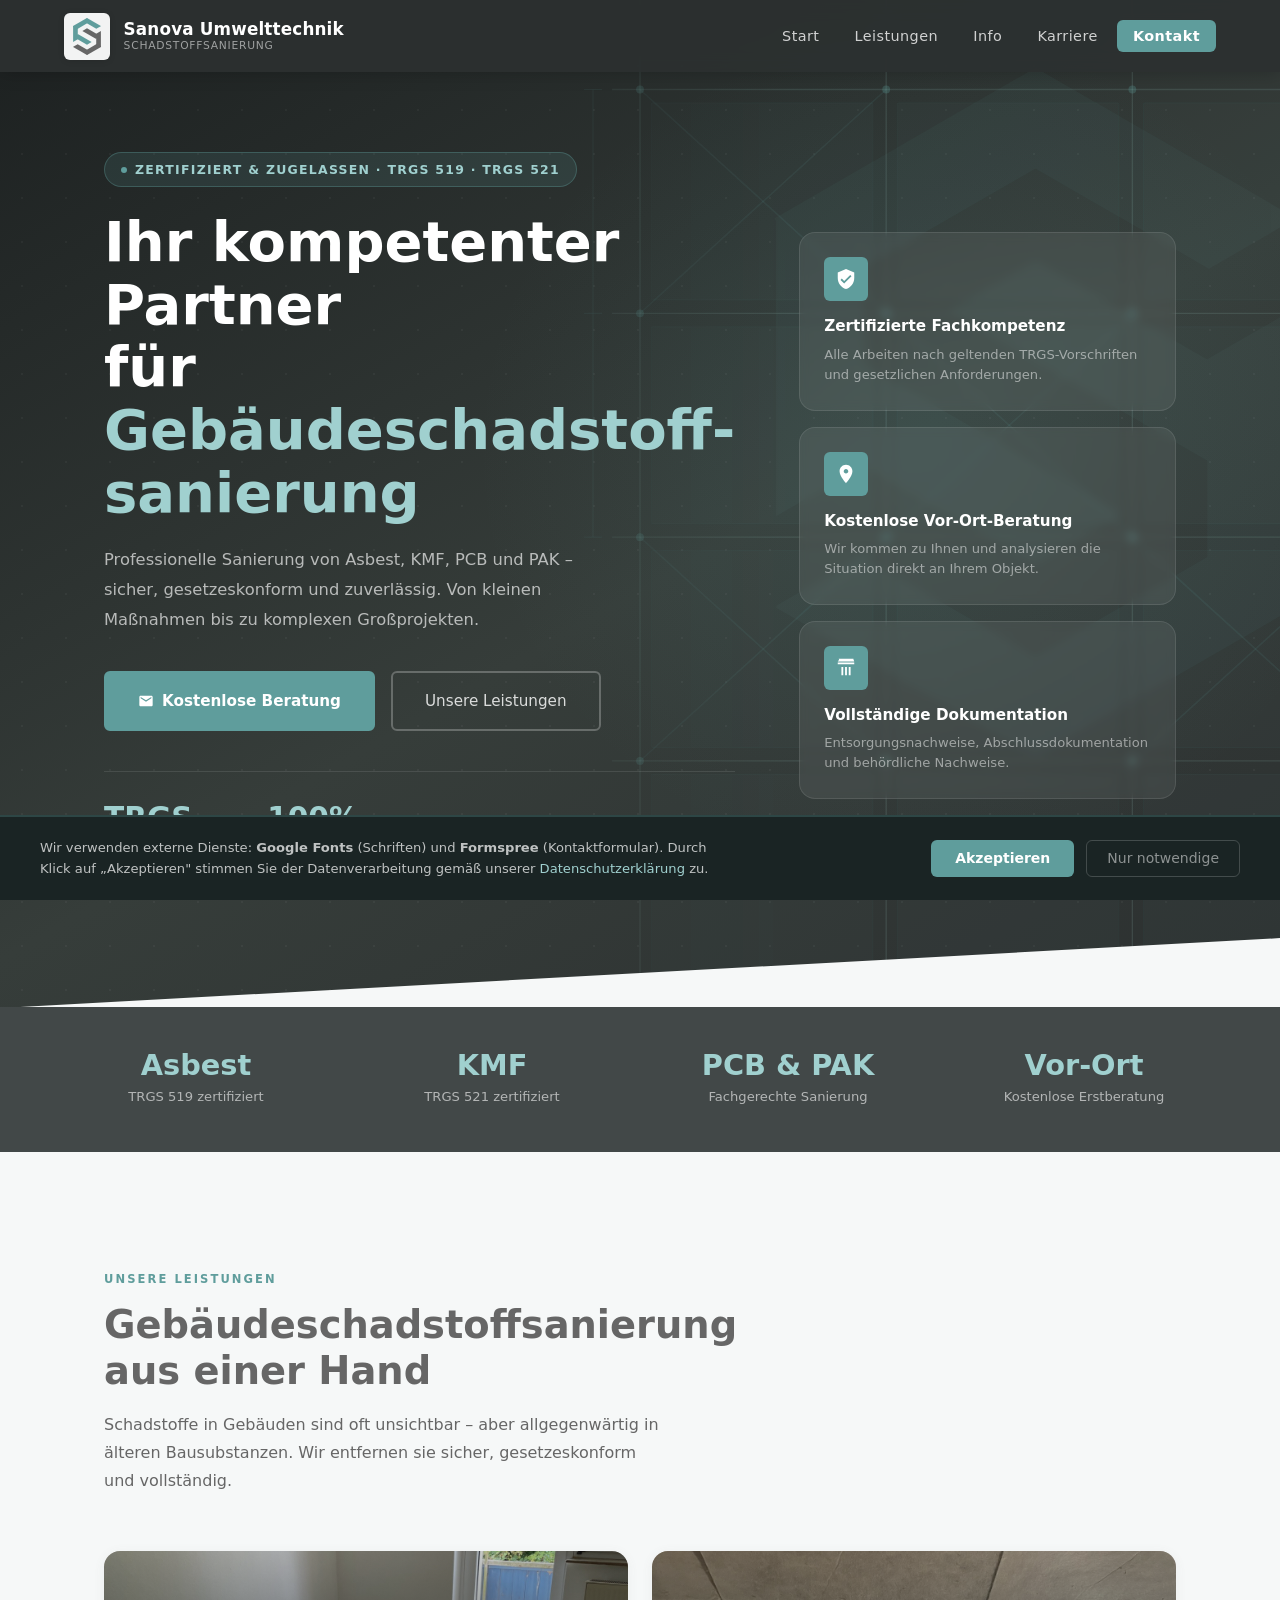
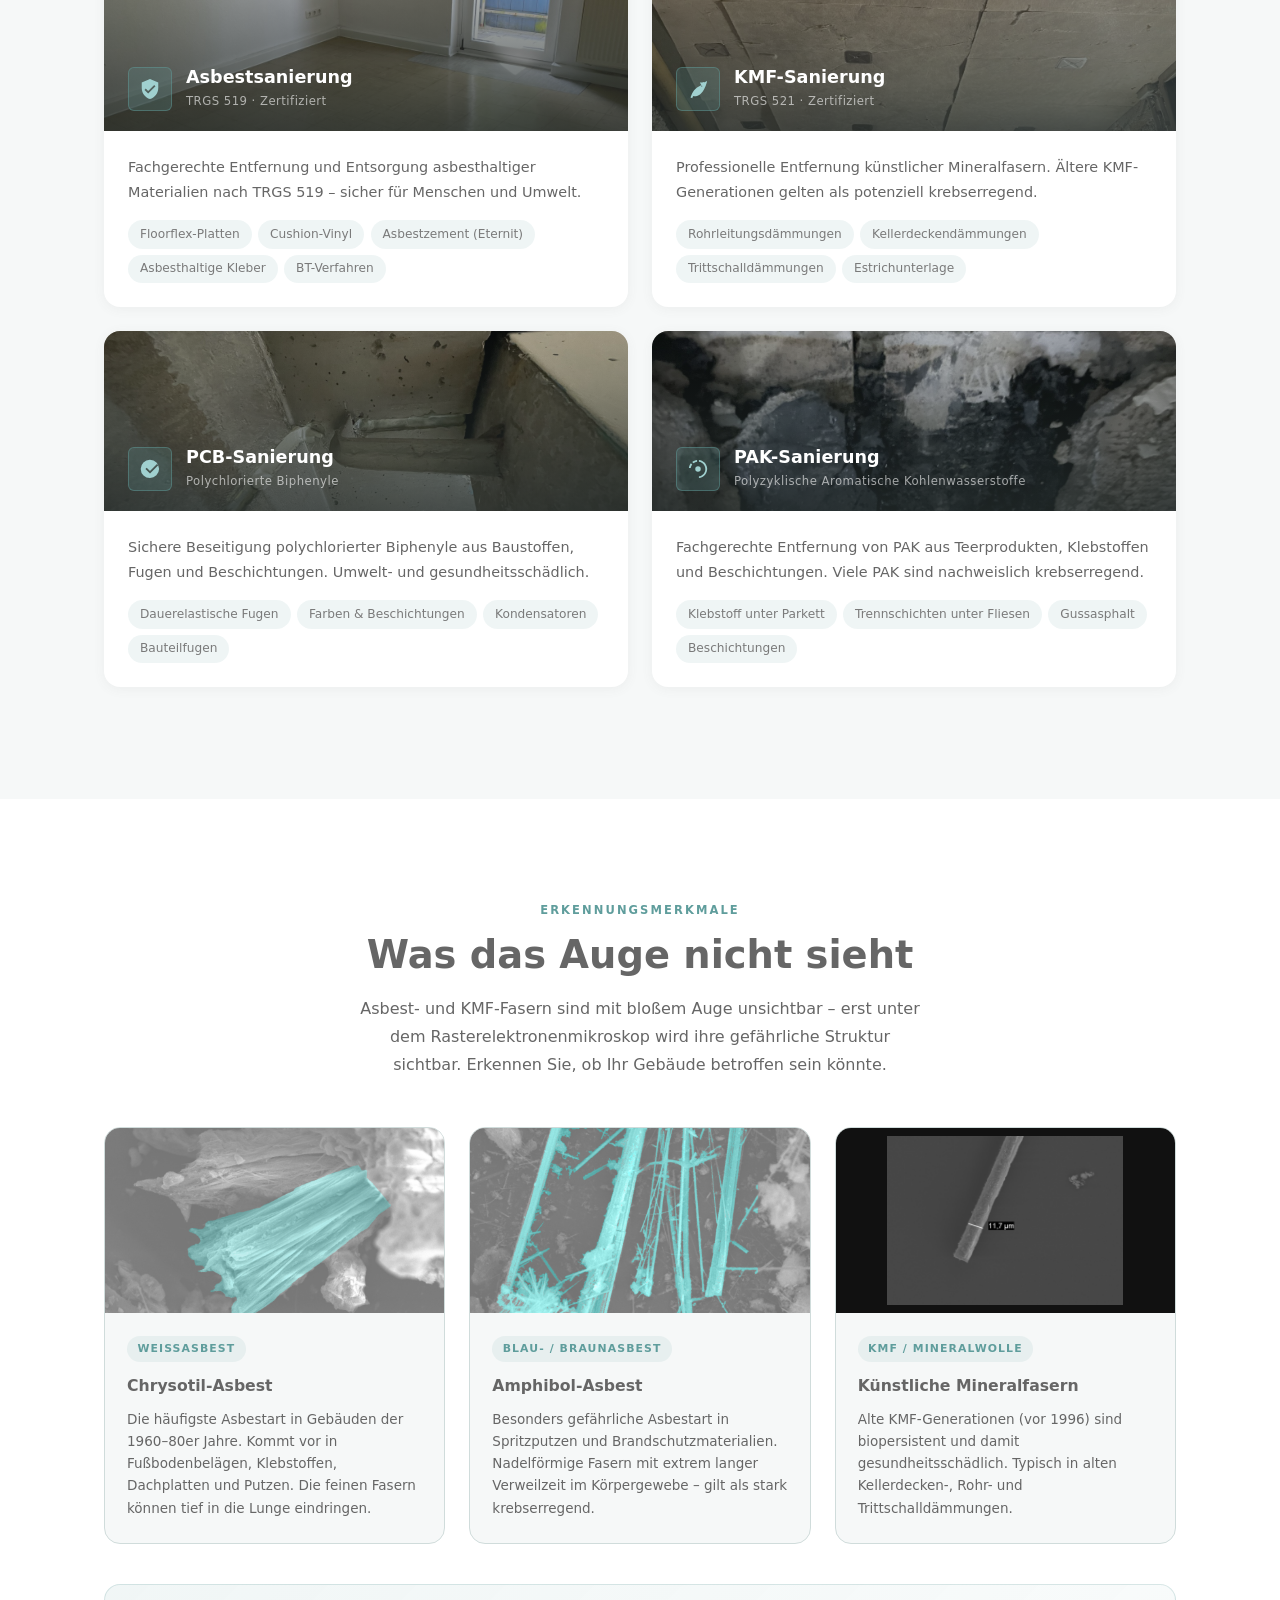
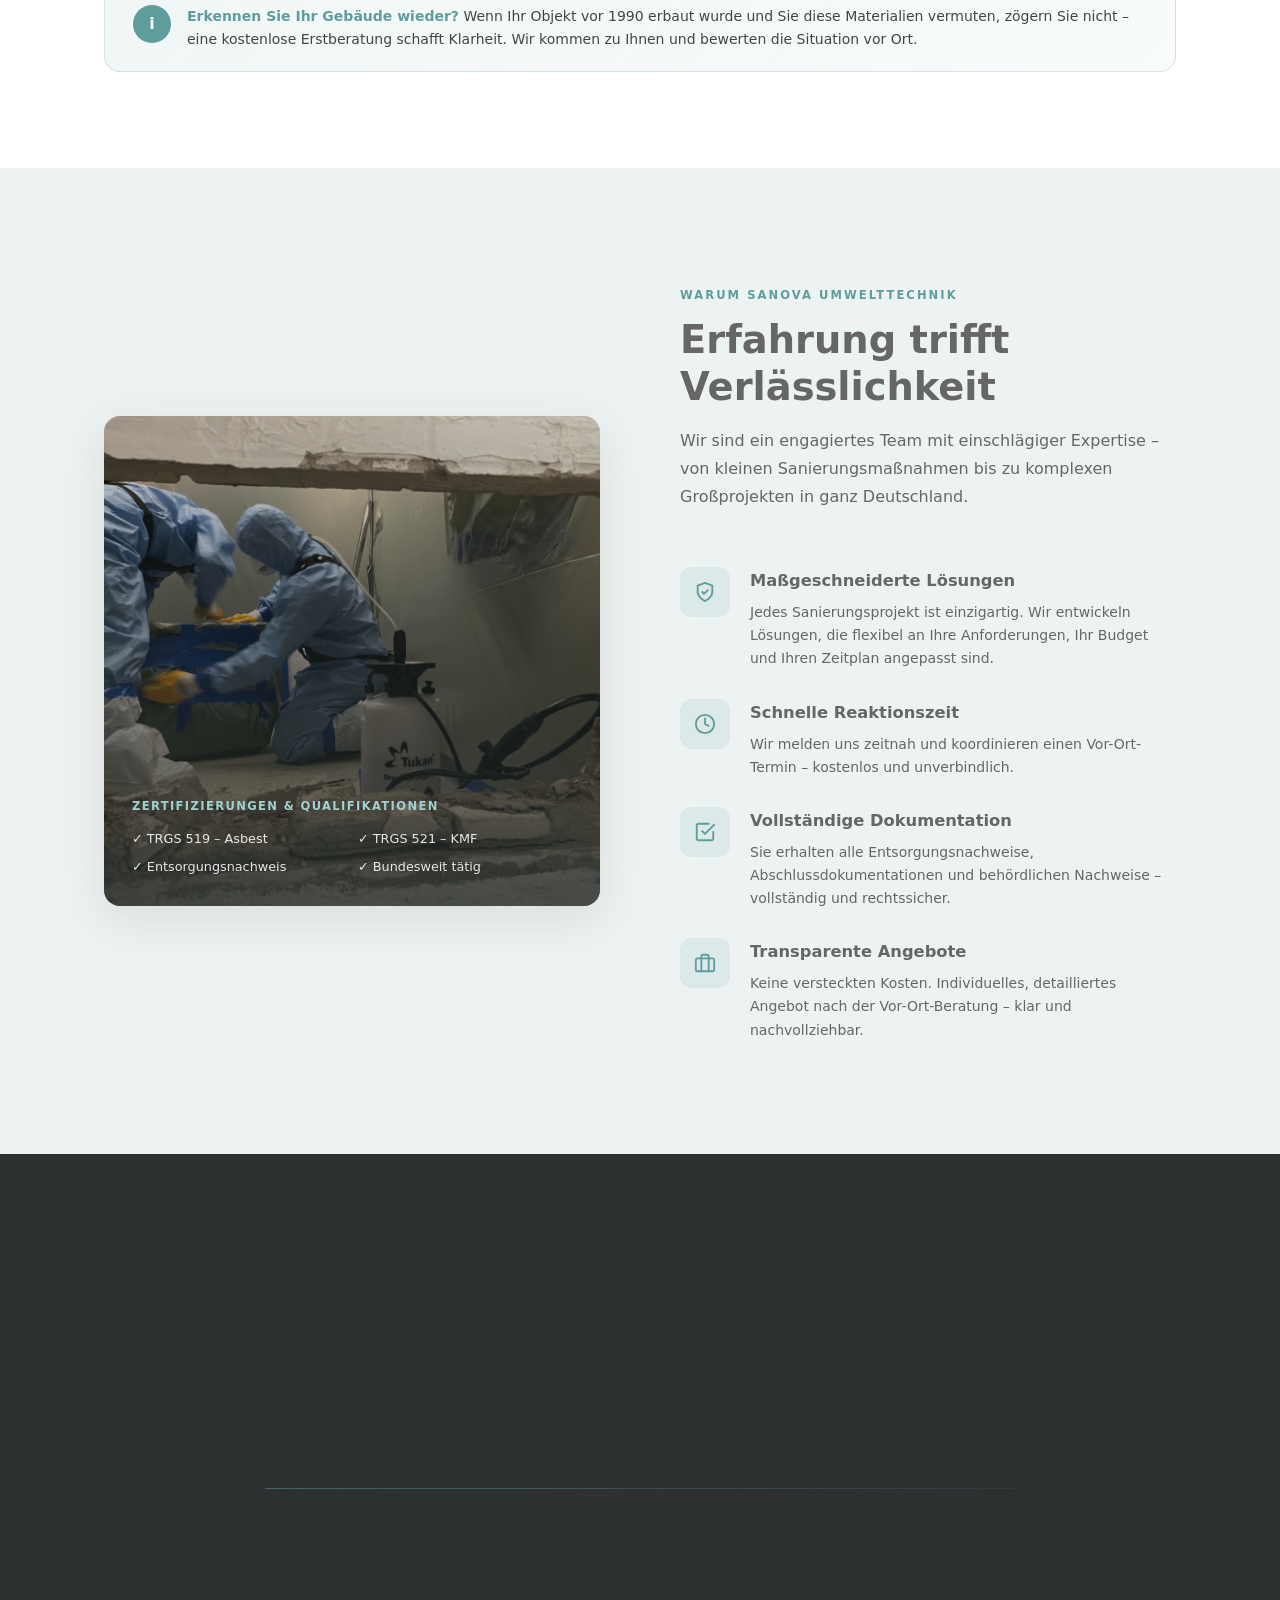
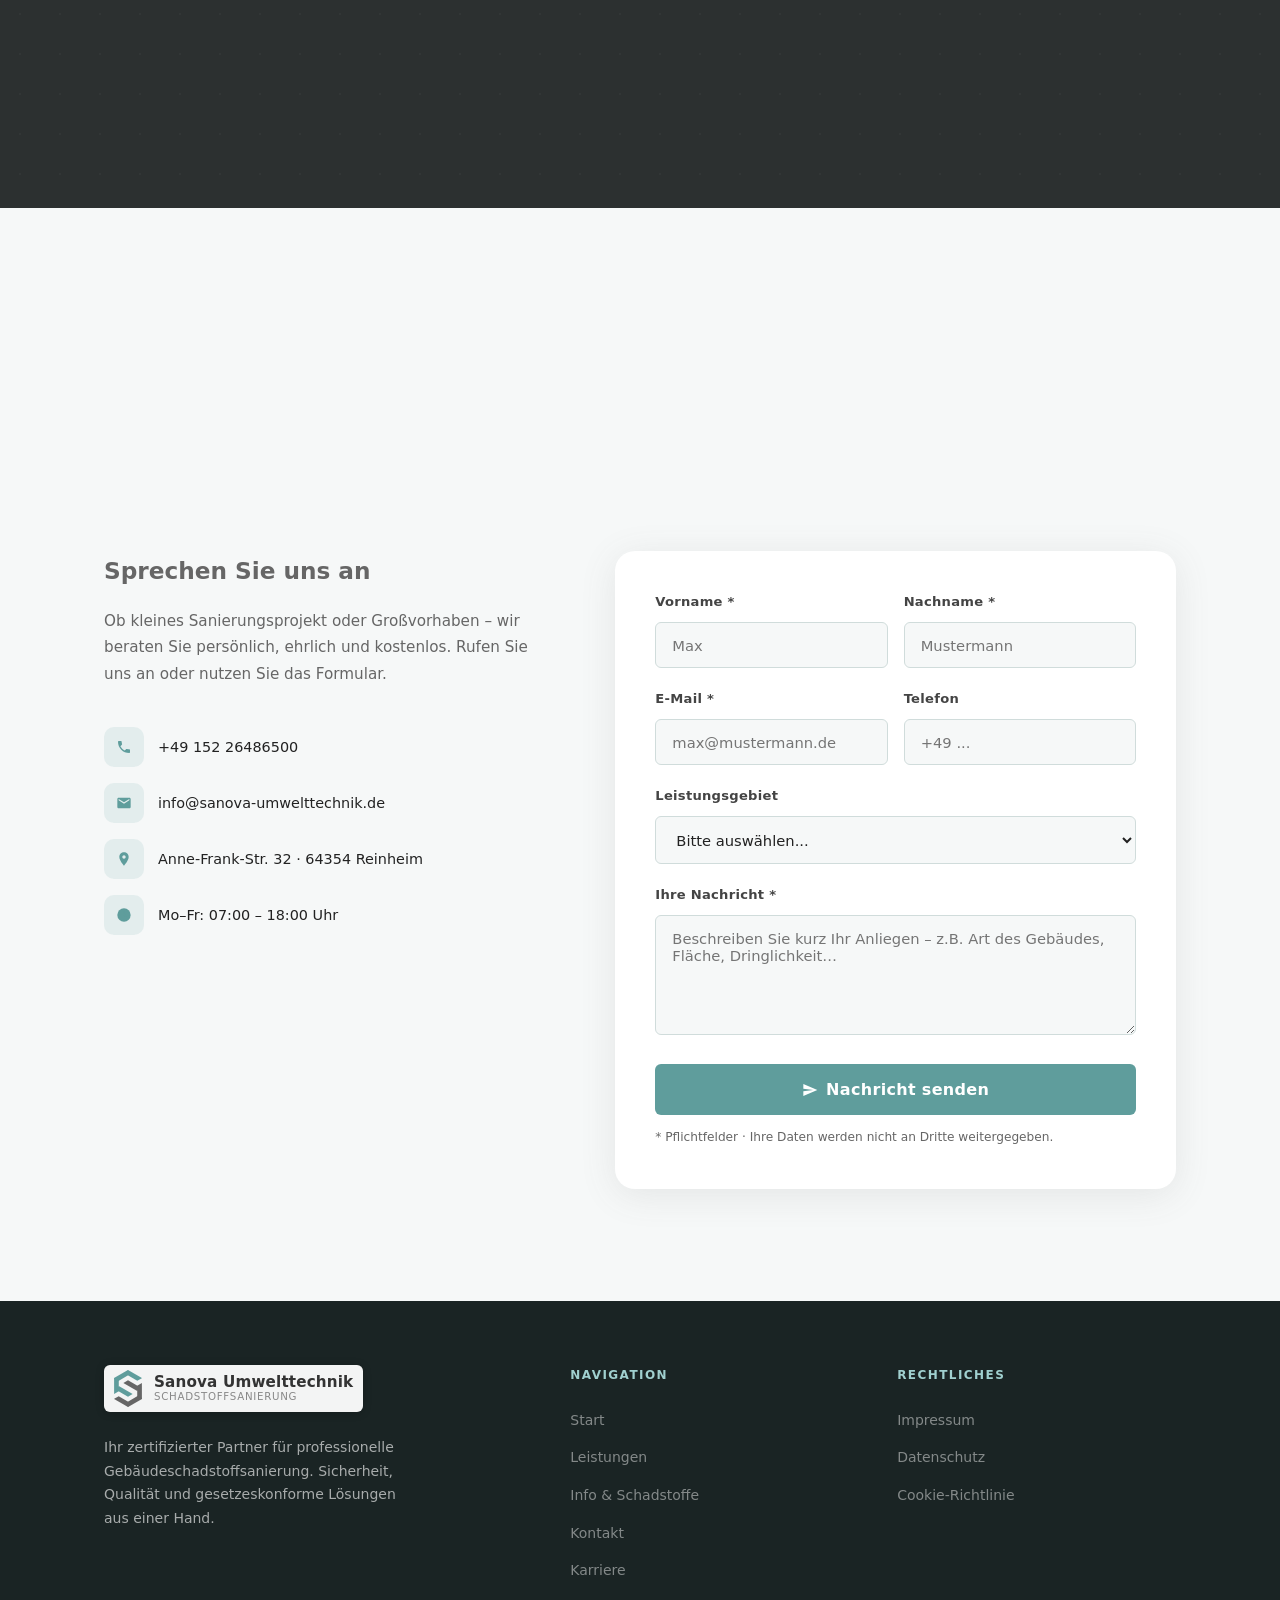
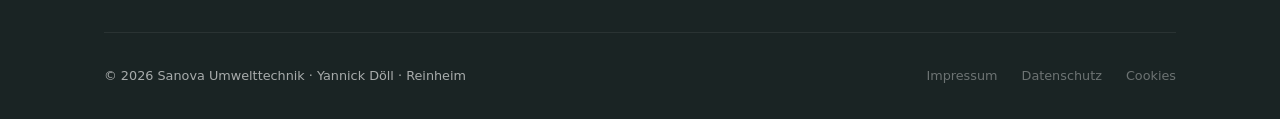
==== commit f65a2ae1: "Update Reaktionszeit-Angabe, Copyright 2026, dynamische Stellenanzeigen + Intranet - Entfernt feste " ====
--- a/index.html
+++ b/index.html
@@ -1,8 +1,9 @@
-<!DOCTYPE html>
+﻿<!DOCTYPE html>
 <html lang="de">
 <head>
 <meta charset="UTF-8">
 <meta name="viewport" content="width=device-width, initial-scale=1.0">
+<meta name="robots" content="noindex, nofollow">
 <title>Sanova Umwelttechnik – Professionelle Schadstoffsanierung</title>
 <meta name="description" content="Zertifizierte Gebäudeschadstoffsanierung: Asbest (TRGS 519), KMF (TRGS 521), PCB und PAK. Bundesweit tätig. Kostenlose Beratung anfordern.">
 <link rel="stylesheet" href="styles.css">
@@ -33,29 +34,6 @@
 *{margin:0;padding:0;box-sizing:border-box}
 html{scroll-behavior:smooth}
 body{font-family:'Aptos','DM Sans',system-ui,sans-serif;color:var(--text);background:var(--bg);overflow-x:hidden;line-height:1.75;-webkit-font-smoothing:antialiased}
-
-/* ── NAV ──────────────────────────────────────────────── */
-nav{position:fixed;top:0;left:0;right:0;z-index:100;padding:0 4rem;height:72px;display:flex;align-items:center;justify-content:space-between;background:rgba(44,48,48,.96);backdrop-filter:blur(10px);box-shadow:0 2px 16px rgba(0,0,0,.18);transition:background var(--tr),box-shadow var(--tr)}
-nav.sc{background:#fff;box-shadow:0 2px 30px rgba(0,0,0,.09)}
-.lp-g{fill:#666666}
-.lp-t{fill:#5F9D9C}
-.n-logo-bg{background:rgba(255,255,255,.94);border-radius:6px;padding:5px 9px;display:flex;align-items:center;transition:background var(--tr),padding var(--tr),box-shadow var(--tr);box-shadow:0 1px 6px rgba(0,0,0,.12)}
-nav.sc .n-logo-bg{background:transparent;padding:5px 0;box-shadow:none}
-.n-logo{display:flex;align-items:center;gap:.85rem;text-decoration:none}
-.n-logo-sym{display:block;flex-shrink:0}
-.n-logo-name{display:flex;flex-direction:column;line-height:1.15}
-.n-l1{font-size:1.05rem;font-weight:700;color:#fff;transition:color var(--tr);letter-spacing:.01em}
-.n-l2{font-size:.67rem;font-weight:400;color:rgba(255,255,255,.55);letter-spacing:.07em;text-transform:uppercase;transition:color var(--tr)}
-nav.sc .n-l1{color:#333}
-nav.sc .n-l2{color:#888}
-.nlinks{display:flex;align-items:center;gap:.2rem;list-style:none}
-.nlinks a{padding:.5rem 1rem;color:rgba(255,255,255,.78);font-size:.9rem;font-weight:500;letter-spacing:.03em;border-radius:var(--r);transition:all var(--tr);text-decoration:none}
-.nlinks a:hover{color:#fff;background:rgba(255,255,255,.1)}
-nav.sc .nlinks a{color:var(--g500)}
-nav.sc .nlinks a:hover{color:var(--g600);background:rgba(102,102,102,.07)}
-.n-cta{background:var(--teal) !important;color:#fff !important;font-weight:600 !important}
-.n-cta:hover{background:var(--teal-l) !important;transform:translateY(-1px)}
-nav.sc .n-cta{background:var(--teal) !important;color:#fff !important}
 
 /* ── HERO ─────────────────────────────────────────────── */
 #hero{min-height:100vh;background:linear-gradient(150deg,#1c2020 0%,#363d3a 55%,#2c3030 100%);position:relative;display:flex;align-items:center;overflow:hidden;padding-top:72px}
@@ -357,7 +335,6 @@
       <div class="hstats fi4">
         <div><div class="hsn">TRGS</div><div class="hsl">Zertifiziert nach<br>519 &amp; 521</div></div>
         <div><div class="hsn">100%</div><div class="hsl">Gesetzeskonforme<br>Entsorgung</div></div>
-        <div><div class="hsn">24h</div><div class="hsl">Reaktionszeit<br>garantiert</div></div>
       </div>
     </div>
     <div class="hvisual fi3">
@@ -547,7 +524,7 @@
           </div>
           <div class="why-item rv">
             <div class="why-ico"><svg width="22" height="22" viewBox="0 0 24 24" fill="none" stroke="currentColor" stroke-width="2" stroke-linecap="round" stroke-linejoin="round"><circle cx="12" cy="12" r="10"/><polyline points="12 6 12 12 16 14"/></svg></div>
-            <div><h3>Schnelle Reaktionszeit</h3><p>Wir melden uns innerhalb von 24 Stunden und koordinieren zeitnah einen Vor-Ort-Termin – kostenlos und unverbindlich.</p></div>
+            <div><h3>Schnelle Reaktionszeit</h3><p>Wir melden uns zeitnah und koordinieren einen Vor-Ort-Termin – kostenlos und unverbindlich.</p></div>
           </div>
           <div class="why-item rv">
             <div class="why-ico"><svg width="22" height="22" viewBox="0 0 24 24" fill="none" stroke="currentColor" stroke-width="2" stroke-linecap="round" stroke-linejoin="round"><path d="M9 11l3 3L22 4"/><path d="M21 12v7a2 2 0 0 1-2 2H5a2 2 0 0 1-2-2V5a2 2 0 0 1 2-2h11"/></svg></div>
@@ -586,7 +563,7 @@
     <div class="sh rv" style="text-align:center;max-width:600px;margin:0 auto 3.5rem">
       <div class="stag">Jetzt anfragen</div>
       <h2 class="stitle">Kostenlose Beratung anfordern</h2>
-      <p class="sdesc" style="margin:1rem auto 0">Wir melden uns innerhalb von 24 Stunden – unverbindlich und kostenlos.</p>
+      <p class="sdesc" style="margin:1rem auto 0">Wir melden uns zeitnah – unverbindlich und kostenlos.</p>
     </div>
     <div class="clayout">
       <div class="ci rv">
@@ -669,7 +646,7 @@
       <div class="fcol"><h4>Rechtliches</h4><ul><li><a href="impressum.html">Impressum</a></li><li><a href="datenschutz.html">Datenschutz</a></li><li><a href="cookies.html">Cookie-Richtlinie</a></li></ul></div>
     </div>
     <div class="fbot">
-      <p>© 2025 Sanova Umwelttechnik · Yannick Döll · Reinheim</p>
+      <p>© 2026 Sanova Umwelttechnik · Yannick Döll · Reinheim</p>
       <div class="fbot-links"><a href="impressum.html">Impressum</a><a href="datenschutz.html">Datenschutz</a><a href="cookies.html">Cookies</a></div>
     </div>
   </div>
